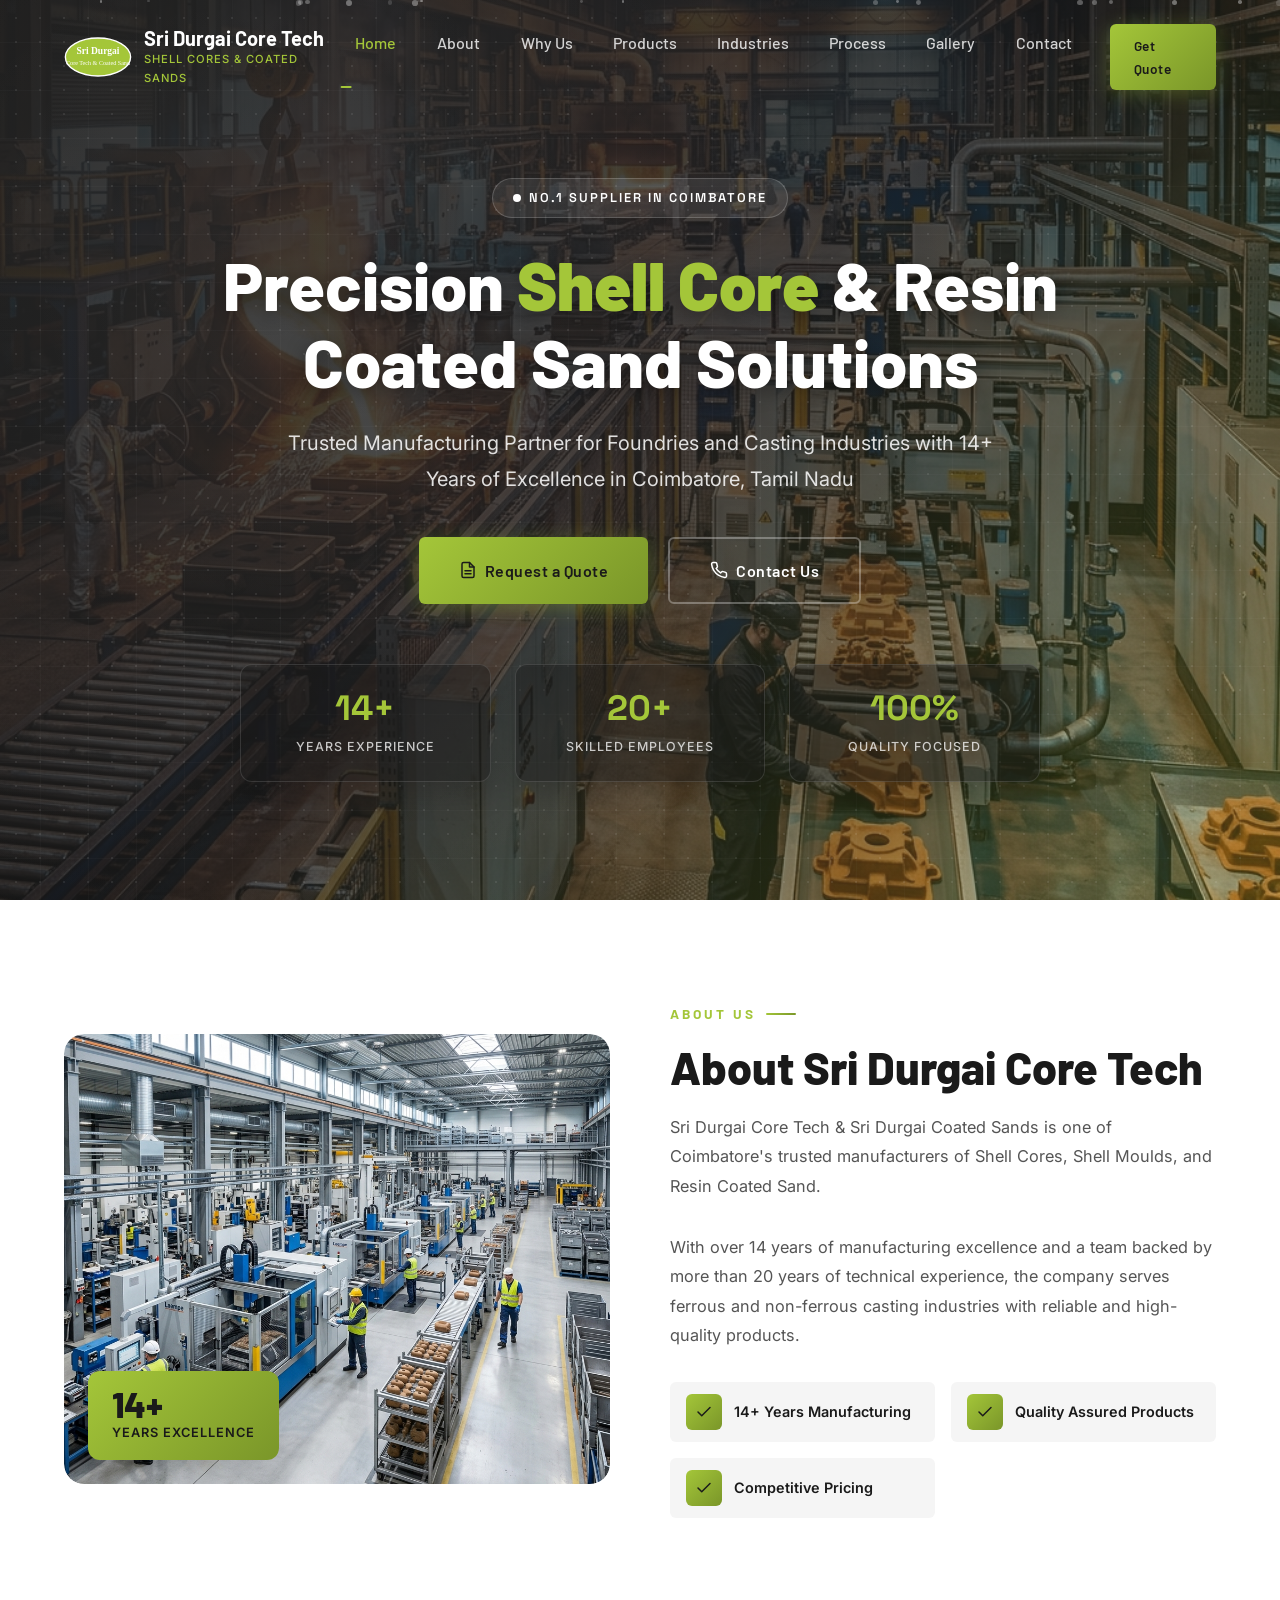
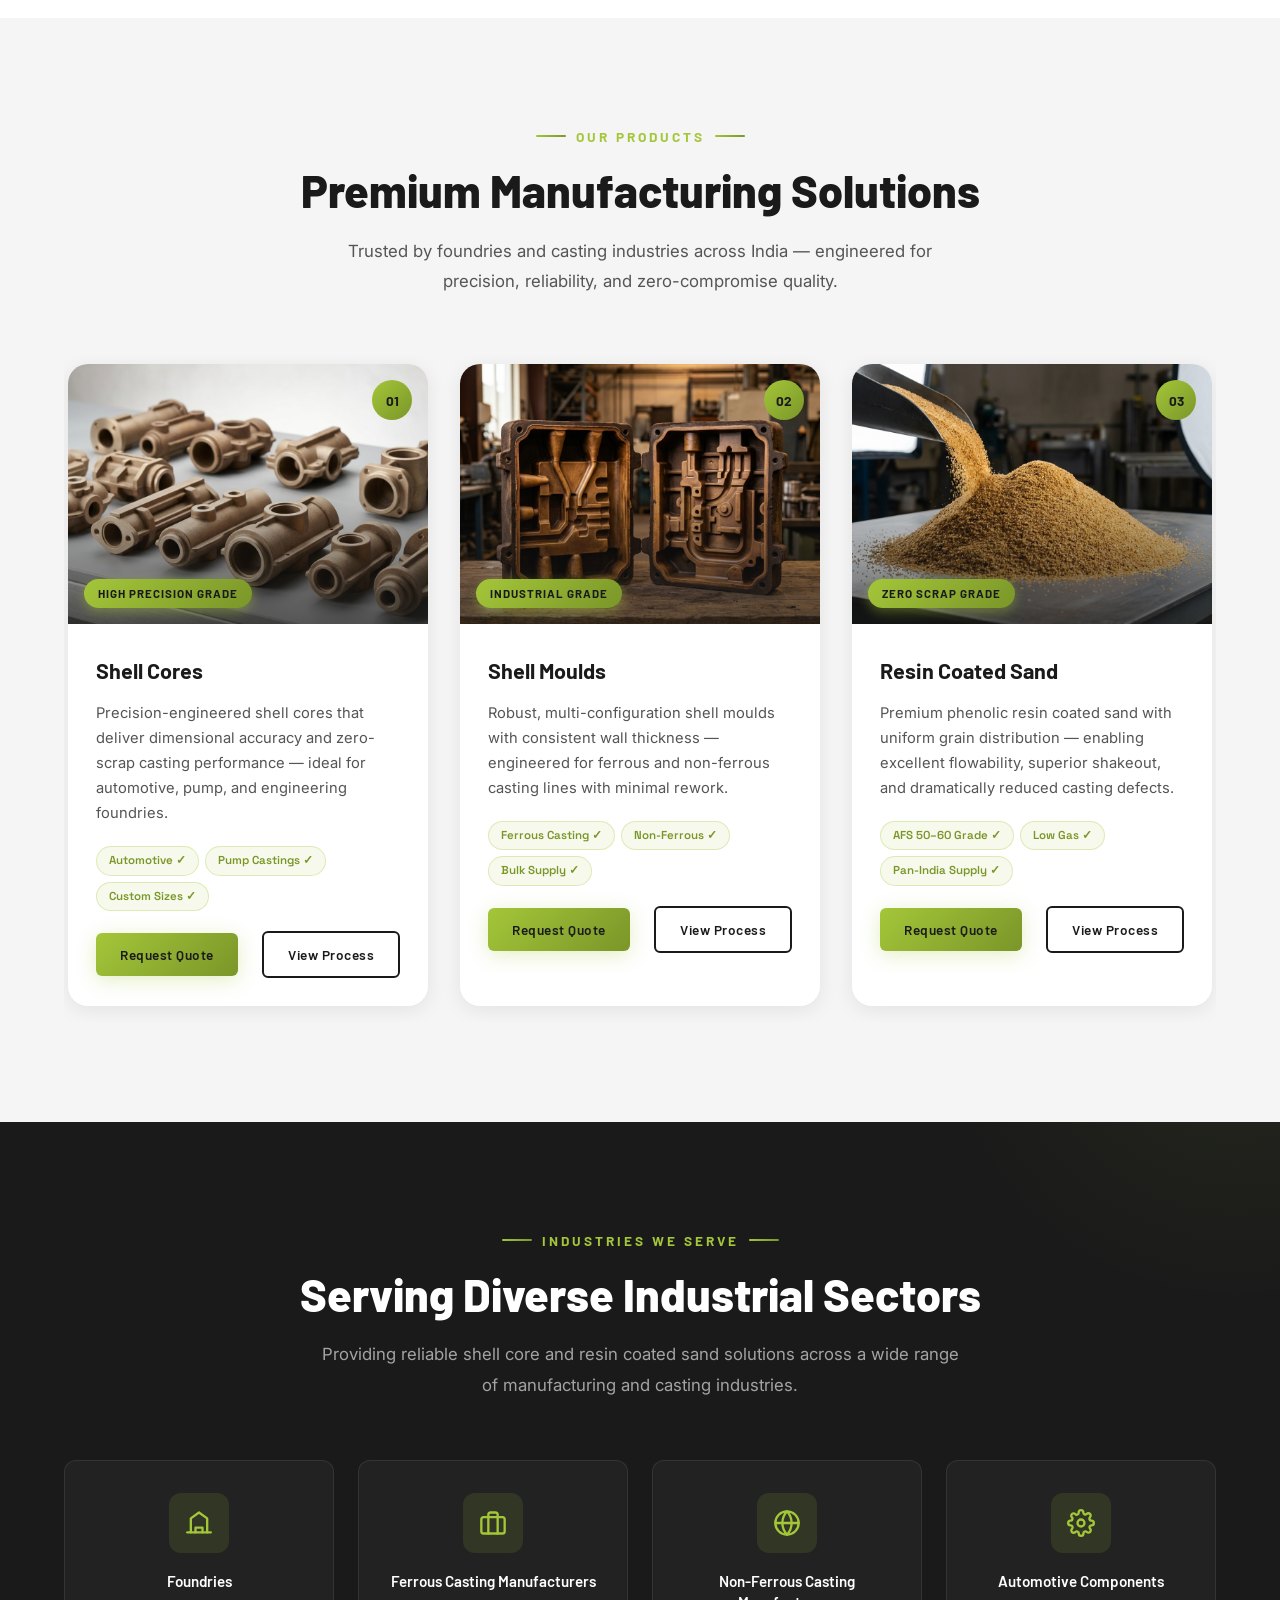
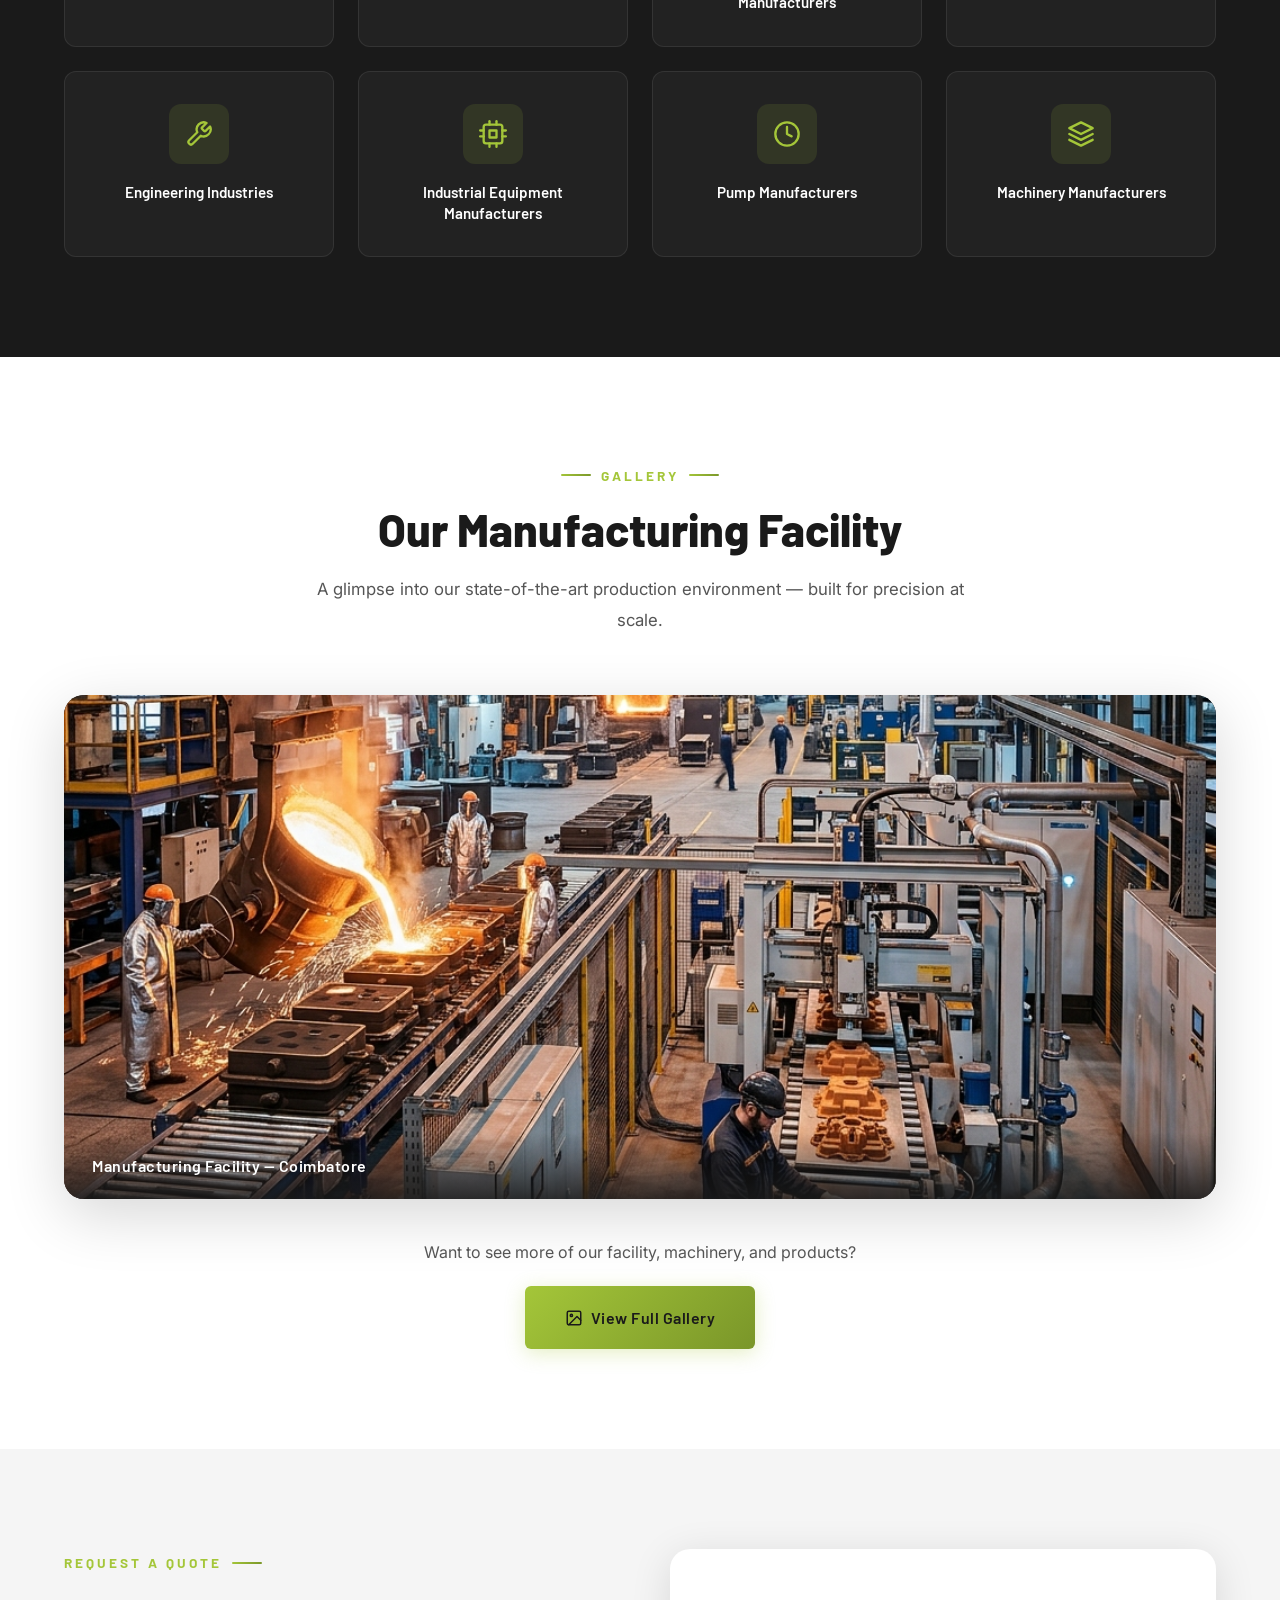
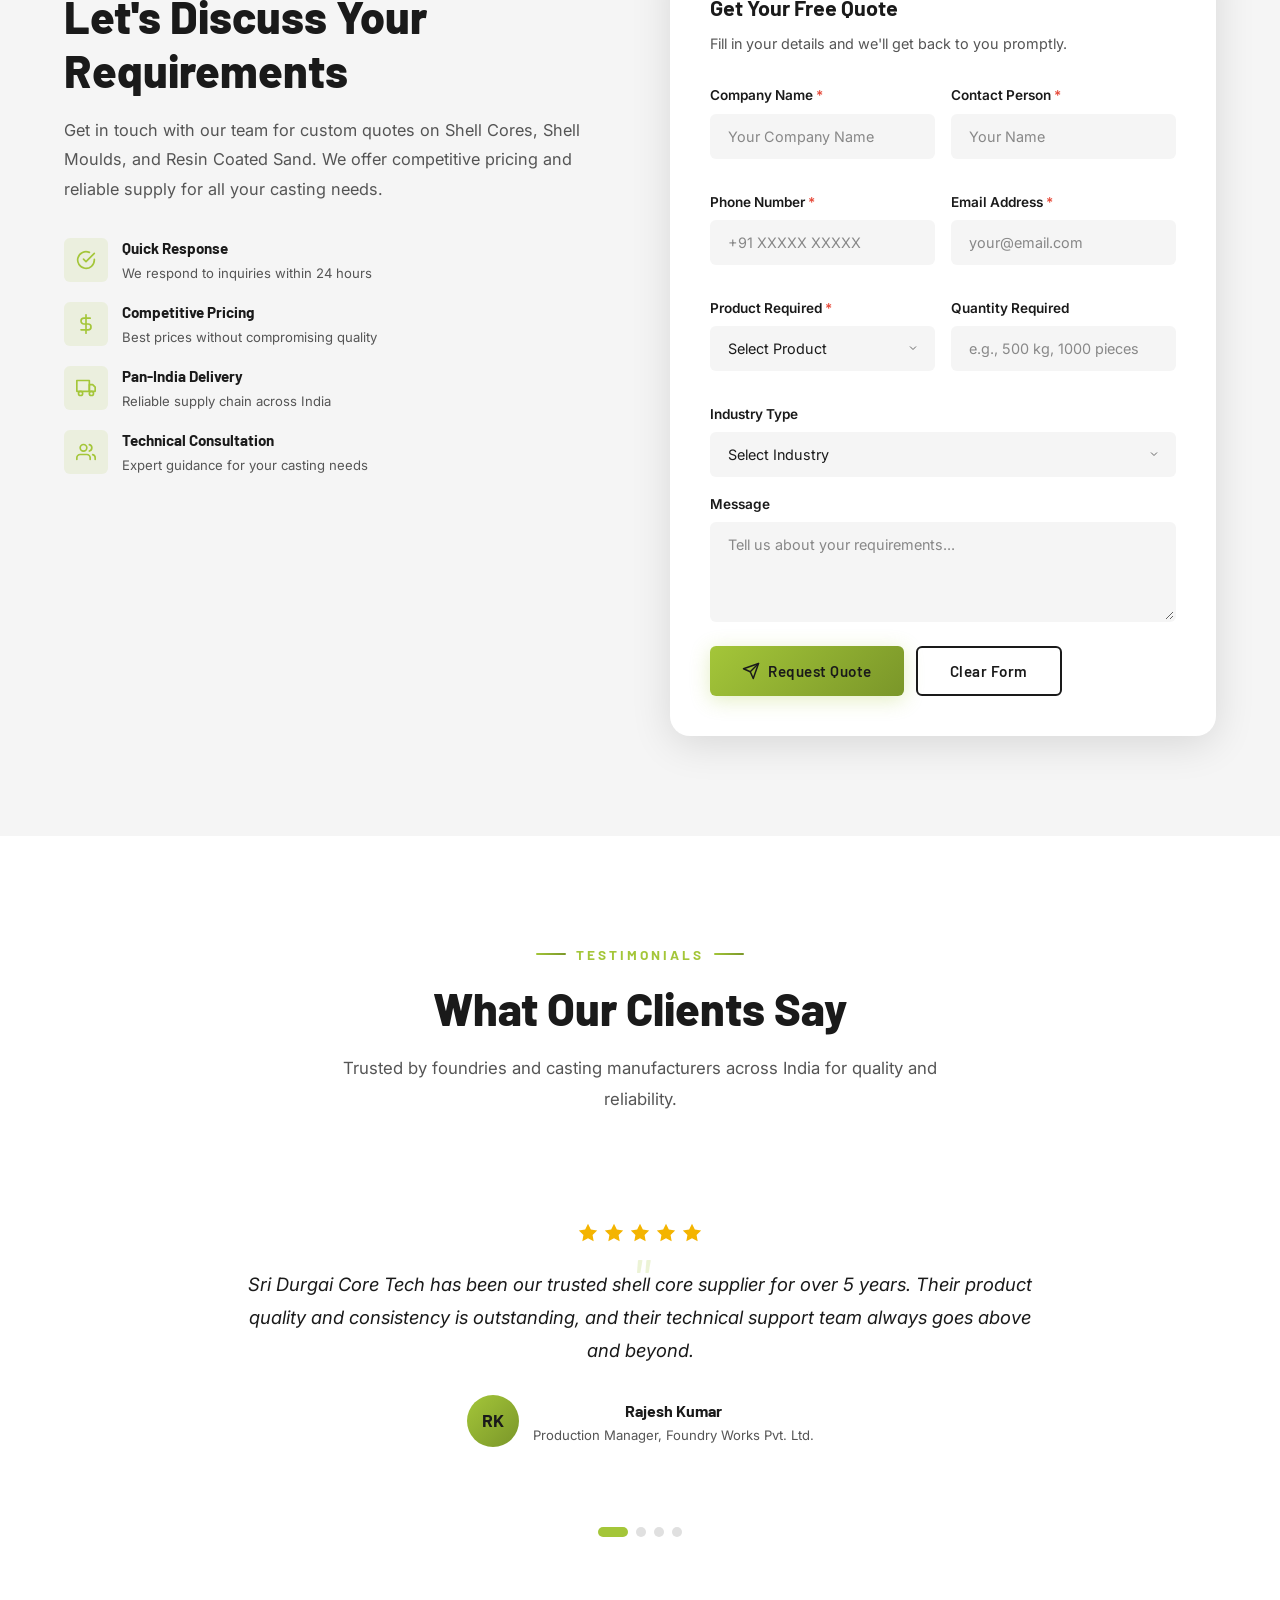
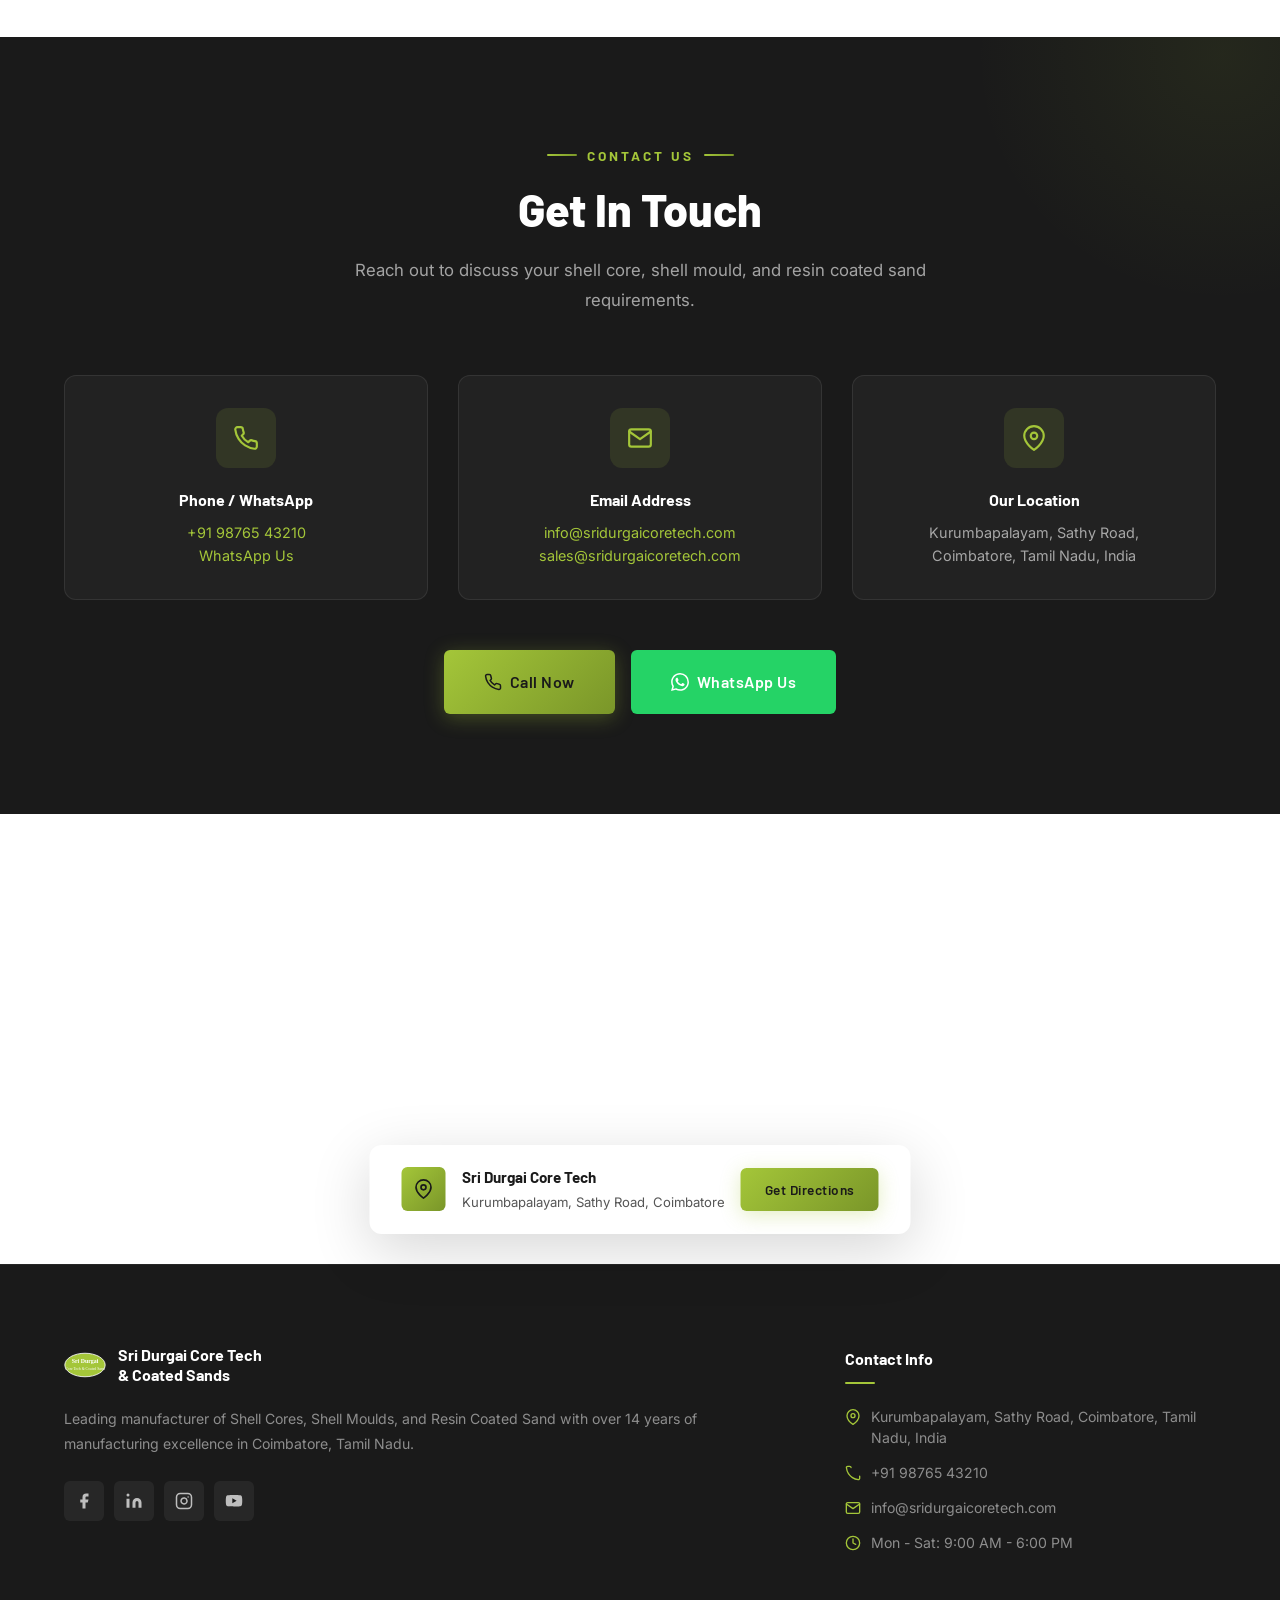
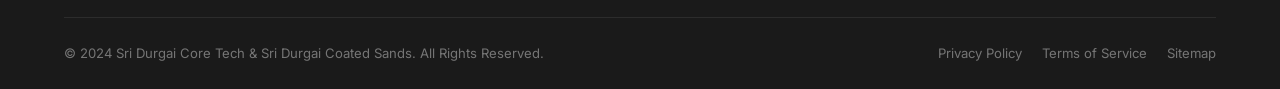
==== index.html @ d470b004 "Initial commit of Sri Durgai Core Tech website" ====
<!DOCTYPE html>
<html lang="en">
<head>
  <meta charset="UTF-8">
  <meta name="viewport" content="width=device-width, initial-scale=1.0">
  <meta name="description" content="Sri Durgai Core Tech & Sri Durgai Coated Sands - Leading manufacturer of Shell Cores, Shell Moulds, and Resin Coated Sand in Coimbatore, Tamil Nadu. 14+ years of manufacturing excellence for foundries and casting industries.">
  <meta name="keywords" content="shell cores, shell moulds, resin coated sand, foundry supplies, casting industry, Coimbatore manufacturer, ferrous casting, non-ferrous casting, Sri Durgai Core Tech">
  <meta name="author" content="Sri Durgai Core Tech">
  <meta name="robots" content="index, follow">
  <meta property="og:title" content="Sri Durgai Core Tech - Shell Cores, Shell Moulds & Resin Coated Sand Manufacturer">
  <meta property="og:description" content="Trusted manufacturer of Shell Cores, Shell Moulds, and Resin Coated Sand with 14+ years of excellence in Coimbatore, Tamil Nadu.">
  <meta property="og:type" content="website">
  <title>Sri Durgai Core Tech | Shell Cores, Shell Moulds & Resin Coated Sand Manufacturer | Coimbatore</title>
  <link rel="stylesheet" href="style.css">
  <link rel="icon" type="image/png" href="images/favicon.png">
</head>
<body>

  <!-- Preloader -->
  <div class="preloader" id="preloader">
    <div class="preloader-spinner"></div>
    <span class="preloader-text">Sri Durgai Core Tech</span>
  </div>

  <!-- Navigation -->
  <nav class="navbar" id="navbar">
    <div class="nav-container">
      <a href="#" class="nav-logo">
        <svg width="45" height="28" viewBox="0 0 100 60" fill="none" xmlns="http://www.w3.org/2000/svg">
          <ellipse cx="50" cy="30" rx="48" ry="28" fill="#A4C639" stroke="#fff" stroke-width="2"/>
          <text x="50" y="25" text-anchor="middle" fill="white" font-family="serif" font-size="14" font-weight="bold">Sri Durgai</text>
          <text x="50" y="42" text-anchor="middle" fill="white" font-family="serif" font-size="9">Core Tech &amp; Coated Sand</text>
        </svg>
        <div class="nav-logo-text">
          <span class="brand-name">Sri Durgai Core Tech</span>
          <span class="brand-tagline">Shell Cores &amp; Coated Sands</span>
        </div>
      </a>
      <ul class="nav-menu" id="navMenu">
        <li><a href="#home" class="nav-link active">Home</a></li>
        <li><a href="#about" class="nav-link">About</a></li>
        <li><a href="why-choose.html" class="nav-link">Why Us</a></li>
        <li><a href="#products" class="nav-link">Products</a></li>
        <li><a href="#industries" class="nav-link">Industries</a></li>
        <li><a href="workflow.html" class="nav-link">Process</a></li>
        <li><a href="gallery.html" class="nav-link">Gallery</a></li>
        <li><a href="#contact" class="nav-link">Contact</a></li>
        <li class="nav-cta"><a href="#quote" class="btn btn-primary btn-sm">Get Quote</a></li>
      </ul>
      <div class="nav-toggle" id="navToggle">
        <span></span>
        <span></span>
        <span></span>
      </div>
    </div>
  </nav>

  <!-- Hero Section -->
  <section class="hero" id="home">
    <div class="hero-bg">
      <img src="images/hero-bg.png" alt="Industrial shell core manufacturing facility" loading="eager">
    </div>
    <div class="hero-overlay"></div>
    <div class="hero-particles" id="heroParticles"></div>
    <div class="hero-content">
      <div class="hero-badge">
        <span class="hero-badge-dot"></span>
        <span>No.1 Supplier in Coimbatore</span>
      </div>
      <h1 class="hero-title">
        Precision <span class="highlight">Shell Core</span> &amp; Resin Coated Sand Solutions
      </h1>
      <p class="hero-subtitle">
        Trusted Manufacturing Partner for Foundries and Casting Industries with 14+ Years of Excellence in Coimbatore, Tamil Nadu
      </p>
      <div class="hero-buttons">
        <a href="#quote" class="btn btn-primary btn-lg">
          <svg width="18" height="18" viewBox="0 0 24 24" fill="none" stroke="currentColor" stroke-width="2" stroke-linecap="round" stroke-linejoin="round"><path d="M14 2H6a2 2 0 0 0-2 2v16a2 2 0 0 0 2 2h12a2 2 0 0 0 2-2V8z"/><polyline points="14 2 14 8 20 8"/><line x1="16" y1="13" x2="8" y2="13"/><line x1="16" y1="17" x2="8" y2="17"/></svg>
          Request a Quote
        </a>
        <a href="#contact" class="btn btn-outline btn-lg">
          <svg width="18" height="18" viewBox="0 0 24 24" fill="none" stroke="currentColor" stroke-width="2" stroke-linecap="round" stroke-linejoin="round"><path d="M22 16.92v3a2 2 0 0 1-2.18 2 19.79 19.79 0 0 1-8.63-3.07 19.5 19.5 0 0 1-6-6 19.79 19.79 0 0 1-3.07-8.67A2 2 0 0 1 4.11 2h3a2 2 0 0 1 2 1.72c.127.96.361 1.903.7 2.81a2 2 0 0 1-.45 2.11L8.09 9.91a16 16 0 0 0 6 6l1.27-1.27a2 2 0 0 1 2.11-.45c.907.339 1.85.573 2.81.7A2 2 0 0 1 22 16.92z"/></svg>
          Contact Us
        </a>
      </div>
      <div class="hero-stats">
        <div class="hero-stat">
          <div class="stat-number" data-count="14">0</div>
          <div class="stat-label">Years Experience</div>
        </div>
        <div class="hero-stat">
          <div class="stat-number" data-count="20">0</div>
          <div class="stat-label">Skilled Employees</div>
        </div>
        <div class="hero-stat">
          <div class="stat-number" data-count="100">0</div>
          <div class="stat-label">Quality Focused</div>
        </div>
      </div>
    </div>
  </section>

  <!-- About Section -->
  <section class="about" id="about">
    <div class="container">
      <div class="about-grid">
        <div class="about-image reveal-left">
          <img src="images/about-factory.png" alt="Sri Durgai Core Tech Manufacturing Facility">
          <div class="about-image-badge">
            <div class="badge-number">14+</div>
            <div class="badge-text">Years Excellence</div>
          </div>
        </div>
        <div class="about-content reveal-right">
          <div class="section-label">About Us</div>
          <h2 class="section-title">About Sri Durgai Core Tech</h2>
          <p class="about-text">
            Sri Durgai Core Tech &amp; Sri Durgai Coated Sands is one of Coimbatore's trusted manufacturers of Shell Cores, Shell Moulds, and Resin Coated Sand.
          </p>
          <p class="about-text">
            With over 14 years of manufacturing excellence and a team backed by more than 20 years of technical experience, the company serves ferrous and non-ferrous casting industries with reliable and high-quality products.
          </p>
          <div class="about-features">
            <div class="about-feature">
              <div class="about-feature-icon">
                <svg width="18" height="18" viewBox="0 0 24 24" fill="none" stroke="currentColor" stroke-width="2" stroke-linecap="round" stroke-linejoin="round"><polyline points="20 6 9 17 4 12"/></svg>
              </div>
              <span>14+ Years Manufacturing</span>
            </div>
            <div class="about-feature">
              <div class="about-feature-icon">
                <svg width="18" height="18" viewBox="0 0 24 24" fill="none" stroke="currentColor" stroke-width="2" stroke-linecap="round" stroke-linejoin="round"><polyline points="20 6 9 17 4 12"/></svg>
              </div>
              <span>Quality Assured Products</span>
            </div>
            <div class="about-feature">
              <div class="about-feature-icon">
                <svg width="18" height="18" viewBox="0 0 24 24" fill="none" stroke="currentColor" stroke-width="2" stroke-linecap="round" stroke-linejoin="round"><polyline points="20 6 9 17 4 12"/></svg>
              </div>
              <span>Competitive Pricing</span>
            </div>
          </div>
        </div>
      </div>
    </div>
  </section>

  <!-- Products Section -->
  <section class="products" id="products">
    <div class="container">
      <div class="section-header reveal">
        <div class="section-label">Our Products</div>
        <h2 class="section-title">Premium Manufacturing Solutions</h2>
        <p class="section-subtitle">Trusted by foundries and casting industries across India — engineered for precision, reliability, and zero-compromise quality.</p>
      </div>
      <div class="products-grid">

        <!-- Shell Cores -->
        <div class="product-card reveal" style="transition-delay: 0.1s">
          <div class="product-card-image">
            <img src="images/shell-cores.png" alt="Precision Shell Cores for Industrial Casting">
            <div class="product-card-overlay"></div>
            <div class="product-card-number">01</div>
            <div class="product-badge">High Precision Grade</div>
          </div>
          <div class="product-card-body">
            <h3 class="product-card-title">Shell Cores</h3>
            <p class="product-card-desc">Precision-engineered shell cores that deliver dimensional accuracy and zero-scrap casting performance — ideal for automotive, pump, and engineering foundries.</p>
            <div class="product-tags">
              <span class="product-tag">Automotive ✓</span>
              <span class="product-tag">Pump Castings ✓</span>
              <span class="product-tag">Custom Sizes ✓</span>
            </div>
            <div class="product-card-footer">
              <a href="#quote" class="btn btn-primary btn-sm">Request Quote</a>
              <a href="workflow.html" class="btn btn-outline-dark btn-sm">View Process</a>
            </div>
          </div>
        </div>

        <!-- Shell Moulds -->
        <div class="product-card reveal" style="transition-delay: 0.2s">
          <div class="product-card-image">
            <img src="images/shell-moulds.png" alt="High-Quality Shell Moulds for Casting">
            <div class="product-card-overlay"></div>
            <div class="product-card-number">02</div>
            <div class="product-badge">Industrial Grade</div>
          </div>
          <div class="product-card-body">
            <h3 class="product-card-title">Shell Moulds</h3>
            <p class="product-card-desc">Robust, multi-configuration shell moulds with consistent wall thickness — engineered for ferrous and non-ferrous casting lines with minimal rework.</p>
            <div class="product-tags">
              <span class="product-tag">Ferrous Casting ✓</span>
              <span class="product-tag">Non-Ferrous ✓</span>
              <span class="product-tag">Bulk Supply ✓</span>
            </div>
            <div class="product-card-footer">
              <a href="#quote" class="btn btn-primary btn-sm">Request Quote</a>
              <a href="workflow.html" class="btn btn-outline-dark btn-sm">View Process</a>
            </div>
          </div>
        </div>

        <!-- Resin Coated Sand -->
        <div class="product-card reveal" style="transition-delay: 0.3s">
          <div class="product-card-image">
            <img src="images/resin-sand.png" alt="Premium Resin Coated Sand">
            <div class="product-card-overlay"></div>
            <div class="product-card-number">03</div>
            <div class="product-badge">Zero Scrap Grade</div>
          </div>
          <div class="product-card-body">
            <h3 class="product-card-title">Resin Coated Sand</h3>
            <p class="product-card-desc">Premium phenolic resin coated sand with uniform grain distribution — enabling excellent flowability, superior shakeout, and dramatically reduced casting defects.</p>
            <div class="product-tags">
              <span class="product-tag">AFS 50–60 Grade ✓</span>
              <span class="product-tag">Low Gas ✓</span>
              <span class="product-tag">Pan-India Supply ✓</span>
            </div>
            <div class="product-card-footer">
              <a href="#quote" class="btn btn-primary btn-sm">Request Quote</a>
              <a href="workflow.html" class="btn btn-outline-dark btn-sm">View Process</a>
            </div>
          </div>
        </div>

      </div>
    </div>
  </section>

  <!-- Industries Section -->
  <section class="industries" id="industries">
    <div class="container">
      <div class="section-header reveal">
        <div class="section-label">Industries We Serve</div>
        <h2 class="section-title">Serving Diverse Industrial Sectors</h2>
        <p class="section-subtitle">Providing reliable shell core and resin coated sand solutions across a wide range of manufacturing and casting industries.</p>
      </div>
      <div class="industries-grid">
        <div class="industry-card reveal" style="transition-delay: 0.05s">
          <div class="industry-card-icon">
            <svg viewBox="0 0 24 24" fill="none" stroke="currentColor" stroke-width="2" stroke-linecap="round" stroke-linejoin="round"><path d="M2 20h20"/><path d="M5 20V8l7-5 7 5v12"/><path d="M9 20v-4h6v4"/></svg>
          </div>
          <h3 class="industry-card-title">Foundries</h3>
        </div>
        <div class="industry-card reveal" style="transition-delay: 0.1s">
          <div class="industry-card-icon">
            <svg viewBox="0 0 24 24" fill="none" stroke="currentColor" stroke-width="2" stroke-linecap="round" stroke-linejoin="round"><rect x="2" y="7" width="20" height="14" rx="2" ry="2"/><path d="M16 21V5a2 2 0 0 0-2-2h-4a2 2 0 0 0-2 2v16"/></svg>
          </div>
          <h3 class="industry-card-title">Ferrous Casting Manufacturers</h3>
        </div>
        <div class="industry-card reveal" style="transition-delay: 0.15s">
          <div class="industry-card-icon">
            <svg viewBox="0 0 24 24" fill="none" stroke="currentColor" stroke-width="2" stroke-linecap="round" stroke-linejoin="round"><circle cx="12" cy="12" r="10"/><path d="M2 12h20"/><path d="M12 2a15.3 15.3 0 0 1 4 10 15.3 15.3 0 0 1-4 10 15.3 15.3 0 0 1-4-10 15.3 15.3 0 0 1 4-10z"/></svg>
          </div>
          <h3 class="industry-card-title">Non-Ferrous Casting Manufacturers</h3>
        </div>
        <div class="industry-card reveal" style="transition-delay: 0.2s">
          <div class="industry-card-icon">
            <svg viewBox="0 0 24 24" fill="none" stroke="currentColor" stroke-width="2" stroke-linecap="round" stroke-linejoin="round"><circle cx="12" cy="12" r="3"/><path d="M19.4 15a1.65 1.65 0 0 0 .33 1.82l.06.06a2 2 0 0 1 0 2.83 2 2 0 0 1-2.83 0l-.06-.06a1.65 1.65 0 0 0-1.82-.33 1.65 1.65 0 0 0-1 1.51V21a2 2 0 0 1-2 2 2 2 0 0 1-2-2v-.09A1.65 1.65 0 0 0 9 19.4a1.65 1.65 0 0 0-1.82.33l-.06.06a2 2 0 0 1-2.83 0 2 2 0 0 1 0-2.83l.06-.06A1.65 1.65 0 0 0 4.68 15a1.65 1.65 0 0 0-1.51-1H3a2 2 0 0 1-2-2 2 2 0 0 1 2-2h.09A1.65 1.65 0 0 0 4.6 9a1.65 1.65 0 0 0-.33-1.82l-.06-.06a2 2 0 0 1 0-2.83 2 2 0 0 1 2.83 0l.06.06A1.65 1.65 0 0 0 9 4.68a1.65 1.65 0 0 0 1-1.51V3a2 2 0 0 1 2-2 2 2 0 0 1 2 2v.09a1.65 1.65 0 0 0 1 1.51 1.65 1.65 0 0 0 1.82-.33l.06-.06a2 2 0 0 1 2.83 0 2 2 0 0 1 0 2.83l-.06.06a1.65 1.65 0 0 0-.33 1.82V9a1.65 1.65 0 0 0 1.51 1H21a2 2 0 0 1 2 2 2 2 0 0 1-2 2h-.09a1.65 1.65 0 0 0-1.51 1z"/></svg>
          </div>
          <h3 class="industry-card-title">Automotive Components</h3>
        </div>
        <div class="industry-card reveal" style="transition-delay: 0.25s">
          <div class="industry-card-icon">
            <svg viewBox="0 0 24 24" fill="none" stroke="currentColor" stroke-width="2" stroke-linecap="round" stroke-linejoin="round"><path d="M14.7 6.3a1 1 0 0 0 0 1.4l1.6 1.6a1 1 0 0 0 1.4 0l3.77-3.77a6 6 0 0 1-7.94 7.94l-6.91 6.91a2.12 2.12 0 0 1-3-3l6.91-6.91a6 6 0 0 1 7.94-7.94l-3.76 3.76z"/></svg>
          </div>
          <h3 class="industry-card-title">Engineering Industries</h3>
        </div>
        <div class="industry-card reveal" style="transition-delay: 0.3s">
          <div class="industry-card-icon">
            <svg viewBox="0 0 24 24" fill="none" stroke="currentColor" stroke-width="2" stroke-linecap="round" stroke-linejoin="round"><rect x="4" y="4" width="16" height="16" rx="2" ry="2"/><rect x="9" y="9" width="6" height="6"/><line x1="9" y1="1" x2="9" y2="4"/><line x1="15" y1="1" x2="15" y2="4"/><line x1="9" y1="20" x2="9" y2="23"/><line x1="15" y1="20" x2="15" y2="23"/><line x1="20" y1="9" x2="23" y2="9"/><line x1="20" y1="14" x2="23" y2="14"/><line x1="1" y1="9" x2="4" y2="9"/><line x1="1" y1="14" x2="4" y2="14"/></svg>
          </div>
          <h3 class="industry-card-title">Industrial Equipment Manufacturers</h3>
        </div>
        <div class="industry-card reveal" style="transition-delay: 0.35s">
          <div class="industry-card-icon">
            <svg viewBox="0 0 24 24" fill="none" stroke="currentColor" stroke-width="2" stroke-linecap="round" stroke-linejoin="round"><path d="M12 22c5.523 0 10-4.477 10-10S17.523 2 12 2 2 6.477 2 12s4.477 10 10 10z"/><path d="M12 6v6l4 2"/></svg>
          </div>
          <h3 class="industry-card-title">Pump Manufacturers</h3>
        </div>
        <div class="industry-card reveal" style="transition-delay: 0.4s">
          <div class="industry-card-icon">
            <svg viewBox="0 0 24 24" fill="none" stroke="currentColor" stroke-width="2" stroke-linecap="round" stroke-linejoin="round"><path d="M12 2L2 7l10 5 10-5-10-5z"/><path d="M2 17l10 5 10-5"/><path d="M2 12l10 5 10-5"/></svg>
          </div>
          <h3 class="industry-card-title">Machinery Manufacturers</h3>
        </div>
      </div>
    </div>
  </section>




  <!-- Gallery Section -->
  <section class="gallery" id="gallery">
    <div class="container">
      <div class="section-header reveal">
        <div class="section-label">Gallery</div>
        <h2 class="section-title">Our Manufacturing Facility</h2>
        <p class="section-subtitle">A glimpse into our state-of-the-art production environment — built for precision at scale.</p>
      </div>

      <!-- Slideshow -->
      <div class="gallery-slideshow reveal" id="gallerySlideshow">
        <div class="gallery-slides-wrapper" id="gallerySlidesWrapper">
          <div class="gallery-slide active">
            <img src="images/hero-bg.png" alt="Sri Durgai Core Tech Manufacturing Facility">
            <div class="gallery-slide-caption">Manufacturing Facility — Coimbatore</div>
          </div>
          <div class="gallery-slide">
            <img src="images/shell-cores.png" alt="Precision Shell Cores">
            <div class="gallery-slide-caption">Precision Shell Cores — Ready for Dispatch</div>
          </div>
          <div class="gallery-slide">
            <img src="images/shell-moulds.png" alt="Shell Mould Production">
            <div class="gallery-slide-caption">Shell Mould Production Line</div>
          </div>
          <div class="gallery-slide">
            <img src="images/resin-sand.png" alt="Resin Coated Sand">
            <div class="gallery-slide-caption">Premium Resin Coated Sand — Batch Tested</div>
          </div>
          <div class="gallery-slide">
            <img src="images/about-factory.png" alt="Factory Interior">
            <div class="gallery-slide-caption">Factory Interior — Quality at Every Stage</div>
          </div>
        </div>
      </div>

      <div class="gallery-cta reveal">
        <p class="gallery-cta-text">Want to see more of our facility, machinery, and products?</p>
        <a href="gallery.html" class="btn btn-primary btn-lg">
          <svg width="18" height="18" viewBox="0 0 24 24" fill="none" stroke="currentColor" stroke-width="2" stroke-linecap="round" stroke-linejoin="round"><rect x="3" y="3" width="18" height="18" rx="2" ry="2"/><circle cx="8.5" cy="8.5" r="1.5"/><polyline points="21 15 16 10 5 21"/></svg>
          View Full Gallery
        </a>
      </div>
    </div>
  </section>



  <!-- Request a Quote -->
  <section class="quote-section" id="quote">
    <div class="container">
      <div class="quote-grid">
        <div class="quote-info reveal-left">
          <div class="section-label">Request a Quote</div>
          <h2 class="section-title">Let's Discuss Your Requirements</h2>
          <p class="quote-info-text">
            Get in touch with our team for custom quotes on Shell Cores, Shell Moulds, and Resin Coated Sand. We offer competitive pricing and reliable supply for all your casting needs.
          </p>
          <div class="quote-info-features">
            <div class="quote-info-feature">
              <div class="quote-info-feature-icon">
                <svg viewBox="0 0 24 24" fill="none" stroke="currentColor" stroke-width="2" stroke-linecap="round" stroke-linejoin="round"><path d="M22 11.08V12a10 10 0 1 1-5.93-9.14"/><polyline points="22 4 12 14.01 9 11.01"/></svg>
              </div>
              <div class="quote-info-feature-text">
                <h4>Quick Response</h4>
                <p>We respond to inquiries within 24 hours</p>
              </div>
            </div>
            <div class="quote-info-feature">
              <div class="quote-info-feature-icon">
                <svg viewBox="0 0 24 24" fill="none" stroke="currentColor" stroke-width="2" stroke-linecap="round" stroke-linejoin="round"><line x1="12" y1="1" x2="12" y2="23"/><path d="M17 5H9.5a3.5 3.5 0 0 0 0 7h5a3.5 3.5 0 0 1 0 7H6"/></svg>
              </div>
              <div class="quote-info-feature-text">
                <h4>Competitive Pricing</h4>
                <p>Best prices without compromising quality</p>
              </div>
            </div>
            <div class="quote-info-feature">
              <div class="quote-info-feature-icon">
                <svg viewBox="0 0 24 24" fill="none" stroke="currentColor" stroke-width="2" stroke-linecap="round" stroke-linejoin="round"><rect x="1" y="3" width="15" height="13"/><polygon points="16 8 20 8 23 11 23 16 16 16 16 8"/><circle cx="5.5" cy="18.5" r="2.5"/><circle cx="18.5" cy="18.5" r="2.5"/></svg>
              </div>
              <div class="quote-info-feature-text">
                <h4>Pan-India Delivery</h4>
                <p>Reliable supply chain across India</p>
              </div>
            </div>
            <div class="quote-info-feature">
              <div class="quote-info-feature-icon">
                <svg viewBox="0 0 24 24" fill="none" stroke="currentColor" stroke-width="2" stroke-linecap="round" stroke-linejoin="round"><path d="M17 21v-2a4 4 0 0 0-4-4H5a4 4 0 0 0-4 4v2"/><circle cx="9" cy="7" r="4"/><path d="M23 21v-2a4 4 0 0 0-3-3.87"/><path d="M16 3.13a4 4 0 0 1 0 7.75"/></svg>
              </div>
              <div class="quote-info-feature-text">
                <h4>Technical Consultation</h4>
                <p>Expert guidance for your casting needs</p>
              </div>
            </div>
          </div>
        </div>
        <div class="quote-form-card reveal-right">
          <h3 class="quote-form-title">Get Your Free Quote</h3>
          <p class="quote-form-subtitle">Fill in your details and we'll get back to you promptly.</p>
          <form name="quote" method="POST" data-netlify="true" netlify-honeypot="bot-field" id="quoteForm">
            <input type="hidden" name="form-name" value="quote">
            <p style="display:none"><label>Don't fill this: <input name="bot-field"></label></p>
            <div class="form-row">
              <div class="form-group">
                <label for="companyName">Company Name <span>*</span></label>
                <input type="text" id="companyName" name="company_name" class="form-control" placeholder="Your Company Name" required>
              </div>
              <div class="form-group">
                <label for="contactPerson">Contact Person <span>*</span></label>
                <input type="text" id="contactPerson" name="contact_person" class="form-control" placeholder="Your Name" required>
              </div>
            </div>
            <div class="form-row">
              <div class="form-group">
                <label for="phone">Phone Number <span>*</span></label>
                <input type="tel" id="phone" name="phone" class="form-control" placeholder="+91 XXXXX XXXXX" required>
              </div>
              <div class="form-group">
                <label for="email">Email Address <span>*</span></label>
                <input type="email" id="email" name="email" class="form-control" placeholder="your@email.com" required>
              </div>
            </div>
            <div class="form-row">
              <div class="form-group">
                <label for="productRequired">Product Required <span>*</span></label>
                <select id="productRequired" name="product_required" class="form-control" required>
                  <option value="" disabled selected>Select Product</option>
                  <option value="Shell Cores">Shell Cores</option>
                  <option value="Shell Moulds">Shell Moulds</option>
                  <option value="Resin Coated Sand">Resin Coated Sand</option>
                  <option value="Multiple Products">Multiple Products</option>
                </select>
              </div>
              <div class="form-group">
                <label for="quantity">Quantity Required</label>
                <input type="text" id="quantity" name="quantity" class="form-control" placeholder="e.g., 500 kg, 1000 pieces">
              </div>
            </div>
            <div class="form-group">
              <label for="industryType">Industry Type</label>
              <select id="industryType" name="industry_type" class="form-control">
                <option value="" disabled selected>Select Industry</option>
                <option value="Foundry">Foundry</option>
                <option value="Ferrous Casting">Ferrous Casting</option>
                <option value="Non-Ferrous Casting">Non-Ferrous Casting</option>
                <option value="Automotive">Automotive Components</option>
                <option value="Engineering">Engineering Industries</option>
                <option value="Pump Manufacturing">Pump Manufacturing</option>
                <option value="Machinery">Machinery Manufacturing</option>
                <option value="Other">Other</option>
              </select>
            </div>
            <div class="form-group">
              <label for="message">Message</label>
              <textarea id="message" name="message" class="form-control" rows="4" placeholder="Tell us about your requirements..."></textarea>
            </div>
            <div class="form-buttons">
              <button type="submit" class="btn btn-primary" id="submitQuote">
                <svg width="18" height="18" viewBox="0 0 24 24" fill="none" stroke="currentColor" stroke-width="2" stroke-linecap="round" stroke-linejoin="round"><line x1="22" y1="2" x2="11" y2="13"/><polygon points="22 2 15 22 11 13 2 9 22 2"/></svg>
                Request Quote
              </button>
              <button type="reset" class="btn btn-outline-dark">Clear Form</button>
            </div>
          </form>
          <div class="form-success" id="formSuccess">
            <svg viewBox="0 0 24 24" fill="none" stroke="currentColor" stroke-width="2" stroke-linecap="round" stroke-linejoin="round"><path d="M22 11.08V12a10 10 0 1 1-5.93-9.14"/><polyline points="22 4 12 14.01 9 11.01"/></svg>
            <h3>Quote Request Submitted!</h3>
            <p>Thank you for your inquiry. Our team will review your requirements and get back to you within 24 hours.</p>
          </div>
        </div>
      </div>
    </div>
  </section>

  <!-- Testimonials -->
  <section class="testimonials" id="testimonials">
    <div class="container">
      <div class="section-header reveal">
        <div class="section-label">Testimonials</div>
        <h2 class="section-title">What Our Clients Say</h2>
        <p class="section-subtitle">Trusted by foundries and casting manufacturers across India for quality and reliability.</p>
      </div>
      <div class="testimonials-slider reveal">
        <div class="testimonials-track" id="testimonialsTrack">
          <div class="testimonial-card">
            <div class="testimonial-stars">
              <svg viewBox="0 0 24 24"><polygon points="12 2 15.09 8.26 22 9.27 17 14.14 18.18 21.02 12 17.77 5.82 21.02 7 14.14 2 9.27 8.91 8.26 12 2"/></svg>
              <svg viewBox="0 0 24 24"><polygon points="12 2 15.09 8.26 22 9.27 17 14.14 18.18 21.02 12 17.77 5.82 21.02 7 14.14 2 9.27 8.91 8.26 12 2"/></svg>
              <svg viewBox="0 0 24 24"><polygon points="12 2 15.09 8.26 22 9.27 17 14.14 18.18 21.02 12 17.77 5.82 21.02 7 14.14 2 9.27 8.91 8.26 12 2"/></svg>
              <svg viewBox="0 0 24 24"><polygon points="12 2 15.09 8.26 22 9.27 17 14.14 18.18 21.02 12 17.77 5.82 21.02 7 14.14 2 9.27 8.91 8.26 12 2"/></svg>
              <svg viewBox="0 0 24 24"><polygon points="12 2 15.09 8.26 22 9.27 17 14.14 18.18 21.02 12 17.77 5.82 21.02 7 14.14 2 9.27 8.91 8.26 12 2"/></svg>
            </div>
            <p class="testimonial-text">Sri Durgai Core Tech has been our trusted shell core supplier for over 5 years. Their product quality and consistency is outstanding, and their technical support team always goes above and beyond.</p>
            <div class="testimonial-author">
              <div class="testimonial-avatar">RK</div>
              <div class="testimonial-author-info">
                <h4>Rajesh Kumar</h4>
                <p>Production Manager, Foundry Works Pvt. Ltd.</p>
              </div>
            </div>
          </div>
          <div class="testimonial-card">
            <div class="testimonial-stars">
              <svg viewBox="0 0 24 24"><polygon points="12 2 15.09 8.26 22 9.27 17 14.14 18.18 21.02 12 17.77 5.82 21.02 7 14.14 2 9.27 8.91 8.26 12 2"/></svg>
              <svg viewBox="0 0 24 24"><polygon points="12 2 15.09 8.26 22 9.27 17 14.14 18.18 21.02 12 17.77 5.82 21.02 7 14.14 2 9.27 8.91 8.26 12 2"/></svg>
              <svg viewBox="0 0 24 24"><polygon points="12 2 15.09 8.26 22 9.27 17 14.14 18.18 21.02 12 17.77 5.82 21.02 7 14.14 2 9.27 8.91 8.26 12 2"/></svg>
              <svg viewBox="0 0 24 24"><polygon points="12 2 15.09 8.26 22 9.27 17 14.14 18.18 21.02 12 17.77 5.82 21.02 7 14.14 2 9.27 8.91 8.26 12 2"/></svg>
              <svg viewBox="0 0 24 24"><polygon points="12 2 15.09 8.26 22 9.27 17 14.14 18.18 21.02 12 17.77 5.82 21.02 7 14.14 2 9.27 8.91 8.26 12 2"/></svg>
            </div>
            <p class="testimonial-text">The resin coated sand quality from Sri Durgai is the best we've used. Excellent flowability, consistent grain size, and their delivery is always on time. Highly recommended for any foundry.</p>
            <div class="testimonial-author">
              <div class="testimonial-avatar">SM</div>
              <div class="testimonial-author-info">
                <h4>Suresh Murugan</h4>
                <p>Managing Director, Southern Castings Co.</p>
              </div>
            </div>
          </div>
          <div class="testimonial-card">
            <div class="testimonial-stars">
              <svg viewBox="0 0 24 24"><polygon points="12 2 15.09 8.26 22 9.27 17 14.14 18.18 21.02 12 17.77 5.82 21.02 7 14.14 2 9.27 8.91 8.26 12 2"/></svg>
              <svg viewBox="0 0 24 24"><polygon points="12 2 15.09 8.26 22 9.27 17 14.14 18.18 21.02 12 17.77 5.82 21.02 7 14.14 2 9.27 8.91 8.26 12 2"/></svg>
              <svg viewBox="0 0 24 24"><polygon points="12 2 15.09 8.26 22 9.27 17 14.14 18.18 21.02 12 17.77 5.82 21.02 7 14.14 2 9.27 8.91 8.26 12 2"/></svg>
              <svg viewBox="0 0 24 24"><polygon points="12 2 15.09 8.26 22 9.27 17 14.14 18.18 21.02 12 17.77 5.82 21.02 7 14.14 2 9.27 8.91 8.26 12 2"/></svg>
              <svg viewBox="0 0 24 24"><polygon points="12 2 15.09 8.26 22 9.27 17 14.14 18.18 21.02 12 17.77 5.82 21.02 7 14.14 2 9.27 8.91 8.26 12 2"/></svg>
            </div>
            <p class="testimonial-text">We've been sourcing shell moulds from Sri Durgai for our automotive casting line. Their competitive pricing combined with excellent quality makes them our preferred supplier. A truly professional team.</p>
            <div class="testimonial-author">
              <div class="testimonial-avatar">VP</div>
              <div class="testimonial-author-info">
                <h4>Venkatesh Patel</h4>
                <p>Procurement Head, Auto Cast Industries</p>
              </div>
            </div>
          </div>
          <div class="testimonial-card">
            <div class="testimonial-stars">
              <svg viewBox="0 0 24 24"><polygon points="12 2 15.09 8.26 22 9.27 17 14.14 18.18 21.02 12 17.77 5.82 21.02 7 14.14 2 9.27 8.91 8.26 12 2"/></svg>
              <svg viewBox="0 0 24 24"><polygon points="12 2 15.09 8.26 22 9.27 17 14.14 18.18 21.02 12 17.77 5.82 21.02 7 14.14 2 9.27 8.91 8.26 12 2"/></svg>
              <svg viewBox="0 0 24 24"><polygon points="12 2 15.09 8.26 22 9.27 17 14.14 18.18 21.02 12 17.77 5.82 21.02 7 14.14 2 9.27 8.91 8.26 12 2"/></svg>
              <svg viewBox="0 0 24 24"><polygon points="12 2 15.09 8.26 22 9.27 17 14.14 18.18 21.02 12 17.77 5.82 21.02 7 14.14 2 9.27 8.91 8.26 12 2"/></svg>
              <svg viewBox="0 0 24 24"><polygon points="12 2 15.09 8.26 22 9.27 17 14.14 18.18 21.02 12 17.77 5.82 21.02 7 14.14 2 9.27 8.91 8.26 12 2"/></svg>
            </div>
            <p class="testimonial-text">Long-term business partnership built on trust and quality. Sri Durgai Core Tech delivers consistently high-quality products that our foundry depends on. Their technical expertise is commendable.</p>
            <div class="testimonial-author">
              <div class="testimonial-avatar">AK</div>
              <div class="testimonial-author-info">
                <h4>Arun Krishnamoorthy</h4>
                <p>Plant Head, Precision Foundry Group</p>
              </div>
            </div>
          </div>
        </div>
        <div class="testimonials-dots" id="testimonialsDots"></div>
      </div>
    </div>
  </section>

  <!-- Contact Section -->
  <section class="contact" id="contact">
    <div class="container">
      <div class="section-header reveal">
        <div class="section-label">Contact Us</div>
        <h2 class="section-title">Get In Touch</h2>
        <p class="section-subtitle">Reach out to discuss your shell core, shell mould, and resin coated sand requirements.</p>
      </div>
      <div class="contact-grid">
        <div class="contact-card reveal" style="transition-delay: 0.1s">
          <div class="contact-card-icon">
            <svg viewBox="0 0 24 24" fill="none" stroke="currentColor" stroke-width="2" stroke-linecap="round" stroke-linejoin="round"><path d="M22 16.92v3a2 2 0 0 1-2.18 2 19.79 19.79 0 0 1-8.63-3.07 19.5 19.5 0 0 1-6-6 19.79 19.79 0 0 1-3.07-8.67A2 2 0 0 1 4.11 2h3a2 2 0 0 1 2 1.72c.127.96.361 1.903.7 2.81a2 2 0 0 1-.45 2.11L8.09 9.91a16 16 0 0 0 6 6l1.27-1.27a2 2 0 0 1 2.11-.45c.907.339 1.85.573 2.81.7A2 2 0 0 1 22 16.92z"/></svg>
          </div>
          <h3 class="contact-card-title">Phone / WhatsApp</h3>
          <p class="contact-card-text">
            <a href="tel:+919876543210">+91 98765 43210</a><br>
            <a href="https://wa.me/919876543210" target="_blank">WhatsApp Us</a>
          </p>
        </div>
        <div class="contact-card reveal" style="transition-delay: 0.2s">
          <div class="contact-card-icon">
            <svg viewBox="0 0 24 24" fill="none" stroke="currentColor" stroke-width="2" stroke-linecap="round" stroke-linejoin="round"><path d="M4 4h16c1.1 0 2 .9 2 2v12c0 1.1-.9 2-2 2H4c-1.1 0-2-.9-2-2V6c0-1.1.9-2 2-2z"/><polyline points="22,6 12,13 2,6"/></svg>
          </div>
          <h3 class="contact-card-title">Email Address</h3>
          <p class="contact-card-text">
            <a href="mailto:info@sridurgaicoretech.com">info@sridurgaicoretech.com</a><br>
            <a href="mailto:sales@sridurgaicoretech.com">sales@sridurgaicoretech.com</a>
          </p>
        </div>
        <div class="contact-card reveal" style="transition-delay: 0.3s">
          <div class="contact-card-icon">
            <svg viewBox="0 0 24 24" fill="none" stroke="currentColor" stroke-width="2" stroke-linecap="round" stroke-linejoin="round"><path d="M21 10c0 7-9 13-9 13s-9-6-9-13a9 9 0 0 1 18 0z"/><circle cx="12" cy="10" r="3"/></svg>
          </div>
          <h3 class="contact-card-title">Our Location</h3>
          <p class="contact-card-text">
            Kurumbapalayam, Sathy Road,<br>
            Coimbatore, Tamil Nadu, India
          </p>
        </div>
      </div>
      <div class="contact-buttons reveal">
        <a href="tel:+919876543210" class="btn btn-primary btn-lg">
          <svg width="18" height="18" viewBox="0 0 24 24" fill="none" stroke="currentColor" stroke-width="2" stroke-linecap="round" stroke-linejoin="round"><path d="M22 16.92v3a2 2 0 0 1-2.18 2 19.79 19.79 0 0 1-8.63-3.07 19.5 19.5 0 0 1-6-6 19.79 19.79 0 0 1-3.07-8.67A2 2 0 0 1 4.11 2h3a2 2 0 0 1 2 1.72c.127.96.361 1.903.7 2.81a2 2 0 0 1-.45 2.11L8.09 9.91a16 16 0 0 0 6 6l1.27-1.27a2 2 0 0 1 2.11-.45c.907.339 1.85.573 2.81.7A2 2 0 0 1 22 16.92z"/></svg>
          Call Now
        </a>
        <a href="https://wa.me/919876543210" target="_blank" class="btn btn-lg" style="background:#25D366;color:#fff;">
          <svg width="18" height="18" viewBox="0 0 24 24" fill="currentColor"><path d="M17.472 14.382c-.297-.149-1.758-.867-2.03-.967-.273-.099-.471-.148-.67.15-.197.297-.767.966-.94 1.164-.173.199-.347.223-.644.075-.297-.15-1.255-.463-2.39-1.475-.883-.788-1.48-1.761-1.653-2.059-.173-.297-.018-.458.13-.606.134-.133.298-.347.446-.52.149-.174.198-.298.298-.497.099-.198.05-.371-.025-.52-.075-.149-.669-1.612-.916-2.207-.242-.579-.487-.5-.669-.51-.173-.008-.371-.01-.57-.01-.198 0-.52.074-.792.372-.272.297-1.04 1.016-1.04 2.479 0 1.462 1.065 2.875 1.213 3.074.149.198 2.096 3.2 5.077 4.487.709.306 1.262.489 1.694.625.712.227 1.36.195 1.871.118.571-.085 1.758-.719 2.006-1.413.248-.694.248-1.289.173-1.413-.074-.124-.272-.198-.57-.347m-5.421 7.403h-.004a9.87 9.87 0 0 1-5.031-1.378l-.361-.214-3.741.982.998-3.648-.235-.374a9.86 9.86 0 0 1-1.51-5.26c.001-5.45 4.436-9.884 9.888-9.884 2.64 0 5.122 1.03 6.988 2.898a9.825 9.825 0 0 1 2.893 6.994c-.003 5.45-4.437 9.884-9.885 9.884m8.413-18.297A11.815 11.815 0 0 0 12.05 0C5.495 0 .16 5.335.157 11.892c0 2.096.547 4.142 1.588 5.945L.057 24l6.305-1.654a11.882 11.882 0 0 0 5.683 1.448h.005c6.554 0 11.89-5.335 11.893-11.893a11.821 11.821 0 0 0-3.48-8.413z"/></svg>
          WhatsApp Us
        </a>
      </div>
    </div>
  </section>

  <!-- Google Maps -->
  <section class="map-section" id="map">
    <div class="map-container">
      <iframe 
        src="https://www.google.com/maps/embed?pb=!1m18!1m12!1m3!1d3914.9242330442867!2d77.0236004!3d11.1190208!2m3!1f0!2f0!3f0!3m2!1i1024!2i768!4f13.1!3m3!1m2!1s0x3ba8fbcaf6c6401d%3A0x6b61fc5d0331b54!2sSri+Durgai+Core+Tech+%26+Sri+Durgai+Coated+Sands!5e0!3m2!1sen!2sin!4v1719097200000!5m2!1sen!2sin" 
        allowfullscreen="" 
        loading="lazy" 
        referrerpolicy="no-referrer-when-downgrade"
        title="Sri Durgai Core Tech & Sri Durgai Coated Sands Location - Coimbatore">
      </iframe>
    </div>
    <div class="map-overlay">
      <div class="map-overlay-icon">
        <svg viewBox="0 0 24 24" fill="none" stroke="currentColor" stroke-width="2" stroke-linecap="round" stroke-linejoin="round"><path d="M21 10c0 7-9 13-9 13s-9-6-9-13a9 9 0 0 1 18 0z"/><circle cx="12" cy="10" r="3"/></svg>
      </div>
      <div class="map-overlay-text">
        <h4>Sri Durgai Core Tech</h4>
        <p>Kurumbapalayam, Sathy Road, Coimbatore</p>
      </div>
      <a href="https://maps.app.goo.gl/9VY5u8FWFF5dEzYf6" target="_blank" class="btn btn-primary btn-sm">Get Directions</a>
    </div>
  </section>

  <!-- Footer -->
  <footer class="footer" id="footer">
    <div class="container">
      <div class="footer-grid">
        <div class="footer-brand">
          <div class="footer-logo">
            <svg width="42" height="26" viewBox="0 0 100 60" fill="none" xmlns="http://www.w3.org/2000/svg">
              <ellipse cx="50" cy="30" rx="48" ry="28" fill="#A4C639" stroke="#fff" stroke-width="2"/>
              <text x="50" y="25" text-anchor="middle" fill="white" font-family="serif" font-size="14" font-weight="bold">Sri Durgai</text>
              <text x="50" y="42" text-anchor="middle" fill="white" font-family="serif" font-size="9">Core Tech &amp; Coated Sand</text>
            </svg>
            <span class="footer-logo-text">Sri Durgai Core Tech<br>&amp; Coated Sands</span>
          </div>
          <p class="footer-desc">
            Leading manufacturer of Shell Cores, Shell Moulds, and Resin Coated Sand with over 14 years of manufacturing excellence in Coimbatore, Tamil Nadu.
          </p>
          <div class="footer-social">
            <a href="#" aria-label="Facebook">
              <svg viewBox="0 0 24 24" fill="currentColor"><path d="M18 2h-3a5 5 0 0 0-5 5v3H7v4h3v8h4v-8h3l1-4h-4V7a1 1 0 0 1 1-1h3z"/></svg>
            </a>
            <a href="#" aria-label="LinkedIn">
              <svg viewBox="0 0 24 24" fill="currentColor"><path d="M16 8a6 6 0 0 1 6 6v7h-4v-7a2 2 0 0 0-2-2 2 2 0 0 0-2 2v7h-4v-7a6 6 0 0 1 6-6z"/><rect x="2" y="9" width="4" height="12"/><circle cx="4" cy="4" r="2"/></svg>
            </a>
            <a href="#" aria-label="Instagram">
              <svg viewBox="0 0 24 24" fill="none" stroke="currentColor" stroke-width="2" stroke-linecap="round" stroke-linejoin="round"><rect x="2" y="2" width="20" height="20" rx="5" ry="5"/><path d="M16 11.37A4 4 0 1 1 12.63 8 4 4 0 0 1 16 11.37z"/><line x1="17.5" y1="6.5" x2="17.51" y2="6.5"/></svg>
            </a>
            <a href="#" aria-label="YouTube">
              <svg viewBox="0 0 24 24" fill="currentColor"><path d="M22.54 6.42a2.78 2.78 0 0 0-1.94-2C18.88 4 12 4 12 4s-6.88 0-8.6.46a2.78 2.78 0 0 0-1.94 2A29 29 0 0 0 1 11.75a29 29 0 0 0 .46 5.33A2.78 2.78 0 0 0 3.4 19.1c1.72.46 8.6.46 8.6.46s6.88 0 8.6-.46a2.78 2.78 0 0 0 1.94-2 29 29 0 0 0 .46-5.25 29 29 0 0 0-.46-5.43z"/><polygon points="9.75 15.02 15.5 11.75 9.75 8.48 9.75 15.02" fill="#1A1A1A"/></svg>
            </a>
          </div>
        </div>

        <div>
          <h3 class="footer-heading">Contact Info</h3>
          <div class="footer-contact-item">
            <svg viewBox="0 0 24 24" fill="none" stroke="currentColor" stroke-width="2" stroke-linecap="round" stroke-linejoin="round"><path d="M21 10c0 7-9 13-9 13s-9-6-9-13a9 9 0 0 1 18 0z"/><circle cx="12" cy="10" r="3"/></svg>
            <span>Kurumbapalayam, Sathy Road, Coimbatore, Tamil Nadu, India</span>
          </div>
          <div class="footer-contact-item">
            <svg viewBox="0 0 24 24" fill="none" stroke="currentColor" stroke-width="2" stroke-linecap="round" stroke-linejoin="round"><path d="M22 16.92v3a2 2 0 0 1-2.18 2 19.79 19.79 0 0 1-8.63-3.07 19.5 19.5 0 0 1-6-6 19.79 19.79 0 0 1-3.07-8.67A2 2 0 0 1 4.11 2h3a2 2 0 0 1 2 1.72"/></svg>
            <span>+91 98765 43210</span>
          </div>
          <div class="footer-contact-item">
            <svg viewBox="0 0 24 24" fill="none" stroke="currentColor" stroke-width="2" stroke-linecap="round" stroke-linejoin="round"><path d="M4 4h16c1.1 0 2 .9 2 2v12c0 1.1-.9 2-2 2H4c-1.1 0-2-.9-2-2V6c0-1.1.9-2 2-2z"/><polyline points="22,6 12,13 2,6"/></svg>
            <span>info@sridurgaicoretech.com</span>
          </div>
          <div class="footer-contact-item">
            <svg viewBox="0 0 24 24" fill="none" stroke="currentColor" stroke-width="2" stroke-linecap="round" stroke-linejoin="round"><circle cx="12" cy="12" r="10"/><polyline points="12 6 12 12 16 14"/></svg>
            <span>Mon - Sat: 9:00 AM - 6:00 PM</span>
          </div>
        </div>
      </div>
      <div class="footer-bottom">
        <p class="footer-copyright">&copy; 2024 Sri Durgai Core Tech &amp; Sri Durgai Coated Sands. All Rights Reserved.</p>
        <div class="footer-bottom-links">
          <a href="#">Privacy Policy</a>
          <a href="#">Terms of Service</a>
          <a href="#">Sitemap</a>
        </div>
      </div>
    </div>
  </footer>

  <!-- Back to Top -->
  <button class="back-to-top" id="backToTop" aria-label="Back to Top">
    <svg viewBox="0 0 24 24" fill="none" stroke="currentColor" stroke-width="2" stroke-linecap="round" stroke-linejoin="round"><polyline points="18 15 12 9 6 15"/></svg>
  </button>

  <!-- WhatsApp Float -->
  <div class="whatsapp-float" id="whatsappFloat">
    <a href="https://wa.me/919876543210" target="_blank" aria-label="Chat on WhatsApp">
      <svg viewBox="0 0 24 24" fill="currentColor"><path d="M17.472 14.382c-.297-.149-1.758-.867-2.03-.967-.273-.099-.471-.148-.67.15-.197.297-.767.966-.94 1.164-.173.199-.347.223-.644.075-.297-.15-1.255-.463-2.39-1.475-.883-.788-1.48-1.761-1.653-2.059-.173-.297-.018-.458.13-.606.134-.133.298-.347.446-.52.149-.174.198-.298.298-.497.099-.198.05-.371-.025-.52-.075-.149-.669-1.612-.916-2.207-.242-.579-.487-.5-.669-.51-.173-.008-.371-.01-.57-.01-.198 0-.52.074-.792.372-.272.297-1.04 1.016-1.04 2.479 0 1.462 1.065 2.875 1.213 3.074.149.198 2.096 3.2 5.077 4.487.709.306 1.262.489 1.694.625.712.227 1.36.195 1.871.118.571-.085 1.758-.719 2.006-1.413.248-.694.248-1.289.173-1.413-.074-.124-.272-.198-.57-.347m-5.421 7.403h-.004a9.87 9.87 0 0 1-5.031-1.378l-.361-.214-3.741.982.998-3.648-.235-.374a9.86 9.86 0 0 1-1.51-5.26c.001-5.45 4.436-9.884 9.888-9.884 2.64 0 5.122 1.03 6.988 2.898a9.825 9.825 0 0 1 2.893 6.994c-.003 5.45-4.437 9.884-9.885 9.884m8.413-18.297A11.815 11.815 0 0 0 12.05 0C5.495 0 .16 5.335.157 11.892c0 2.096.547 4.142 1.588 5.945L.057 24l6.305-1.654a11.882 11.882 0 0 0 5.683 1.448h.005c6.554 0 11.89-5.335 11.893-11.893a11.821 11.821 0 0 0-3.48-8.413z"/></svg>
    </a>
  </div>

  <script src="script.js"></script>
</body>
</html>
---- style.css ----
/* ========================================
   SRI DURGAI CORE TECH - PREMIUM CSS
   Industrial Manufacturing Website
   ======================================== */

/* ---- Google Fonts ---- */
@import url('https://fonts.googleapis.com/css2?family=Barlow:wght@300;400;500;600;700;800;900&family=Space+Grotesk:wght@300;400;500;600;700&family=Inter:wght@300;400;500;600;700;800;900&display=swap');

/* ---- CSS Custom Properties ---- */
:root {
  /* Brand Colors */
  --primary: #A4C639;
  --primary-dark: #7A9629;
  --primary-light: #b8d44d;
  --primary-glow: rgba(164, 198, 57, 0.3);
  --charcoal: #1A1A1A;
  --charcoal-light: #2a2a2a;
  --charcoal-lighter: #333333;
  --white: #FFFFFF;
  --light-grey: #F5F5F5;
  --mid-grey: #E0E0E0;
  --dark-grey: #666666;
  --text-dark: #1A1A1A;
  --text-muted: #555555;
  --text-light: #888888;
  
  /* Gradients */
  --gradient-primary: linear-gradient(135deg, #A4C639, #7A9629);
  --gradient-dark: linear-gradient(135deg, #1A1A1A, #2a2a2a);
  --gradient-hero: linear-gradient(135deg, rgba(26,26,26,0.92) 0%, rgba(26,26,26,0.75) 50%, rgba(122,150,41,0.4) 100%);
  --gradient-card: linear-gradient(180deg, rgba(164,198,57,0.08) 0%, rgba(255,255,255,0) 100%);
  
  /* Typography */
  --font-heading: 'Barlow', sans-serif;
  --font-body: 'Inter', sans-serif;
  --font-tech: 'Space Grotesk', sans-serif;
  
  /* Spacing */
  --section-padding: 100px 0;
  --container-width: 1200px;
  --container-padding: 0 24px;
  
  /* Borders & Radius */
  --radius-sm: 6px;
  --radius-md: 12px;
  --radius-lg: 20px;
  --radius-xl: 30px;
  
  /* Shadows */
  --shadow-sm: 0 2px 8px rgba(0,0,0,0.06);
  --shadow-md: 0 4px 20px rgba(0,0,0,0.08);
  --shadow-lg: 0 8px 40px rgba(0,0,0,0.12);
  --shadow-xl: 0 16px 60px rgba(0,0,0,0.16);
  --shadow-primary: 0 4px 20px rgba(164,198,57,0.3);
  --shadow-primary-lg: 0 8px 40px rgba(164,198,57,0.4);
  
  /* Transitions */
  --transition-fast: 0.2s ease;
  --transition-base: 0.3s ease;
  --transition-slow: 0.5s ease;
  --transition-bounce: 0.4s cubic-bezier(0.34, 1.56, 0.64, 1);
}

/* ---- CSS Reset & Base ---- */
*,
*::before,
*::after {
  margin: 0;
  padding: 0;
  box-sizing: border-box;
}

html,
body {
  overflow-x: hidden;
  width: 100%;
  max-width: 100%;
  margin: 0;
  padding: 0;
}

html {
  scroll-behavior: smooth;
  font-size: 16px;
  -webkit-text-size-adjust: 100%;
}

body {
  font-family: var(--font-body);
  color: var(--text-dark);
  background-color: var(--white);
  line-height: 1.7;
  -webkit-font-smoothing: antialiased;
  -moz-osx-font-smoothing: grayscale;
}

img {
  max-width: 100%;
  height: auto;
  display: block;
}

a {
  text-decoration: none;
  color: inherit;
  transition: var(--transition-base);
}

ul, ol {
  list-style: none;
}

button {
  cursor: pointer;
  border: none;
  outline: none;
  font-family: var(--font-body);
}

input, textarea, select {
  font-family: var(--font-body);
  outline: none;
}

/* ---- Utility Classes ---- */
.container {
  max-width: var(--container-width);
  margin: 0 auto;
  padding: var(--container-padding);
}

.section-header {
  text-align: center;
  margin-bottom: 60px;
}

.section-label {
  font-family: var(--font-heading);
  font-size: 0.85rem;
  font-weight: 700;
  text-transform: uppercase;
  letter-spacing: 3px;
  color: var(--primary);
  display: inline-flex;
  align-items: center;
  gap: 10px;
  margin-bottom: 16px;
}

.section-label::before,
.section-label::after {
  content: '';
  width: 30px;
  height: 2px;
  background: var(--gradient-primary);
  border-radius: 2px;
}

.section-title {
  font-family: var(--font-heading);
  font-size: clamp(2rem, 4vw, 2.8rem);
  font-weight: 800;
  color: var(--charcoal);
  line-height: 1.2;
  margin-bottom: 18px;
}

.section-subtitle {
  font-size: 1.05rem;
  color: var(--text-muted);
  max-width: 650px;
  margin: 0 auto;
  line-height: 1.8;
}

/* ---- Buttons ---- */
.btn {
  display: inline-flex;
  align-items: center;
  justify-content: center;
  gap: 8px;
  padding: 14px 32px;
  font-family: var(--font-heading);
  font-size: 0.95rem;
  font-weight: 600;
  border-radius: var(--radius-sm);
  transition: all var(--transition-base);
  position: relative;
  overflow: hidden;
  letter-spacing: 0.5px;
}

.btn::before {
  content: '';
  position: absolute;
  top: 0;
  left: -100%;
  width: 100%;
  height: 100%;
  background: linear-gradient(90deg, transparent, rgba(255,255,255,0.15), transparent);
  transition: left 0.5s ease;
}

.btn:hover::before {
  left: 100%;
}

.btn-primary {
  background: var(--gradient-primary);
  color: var(--charcoal);
  box-shadow: var(--shadow-primary);
}

.btn-primary:hover {
  transform: translateY(-2px);
  box-shadow: var(--shadow-primary-lg);
}

.btn-outline {
  background: transparent;
  color: var(--white);
  border: 2px solid rgba(255,255,255,0.3);
}

.btn-outline:hover {
  border-color: var(--primary);
  color: var(--primary);
  background: rgba(164,198,57,0.1);
}

.btn-dark {
  background: var(--charcoal);
  color: var(--white);
}

.btn-dark:hover {
  background: var(--charcoal-light);
  transform: translateY(-2px);
  box-shadow: var(--shadow-lg);
}

.btn-outline-dark {
  background: transparent;
  color: var(--charcoal);
  border: 2px solid var(--charcoal);
}

.btn-outline-dark:hover {
  background: var(--charcoal);
  color: var(--white);
  transform: translateY(-2px);
}

.btn-sm {
  padding: 10px 24px;
  font-size: 0.85rem;
}

.btn-lg {
  padding: 18px 40px;
  font-size: 1rem;
}

/* ---- Scroll Animations ---- */
.reveal {
  opacity: 0;
  transform: translateY(40px);
  transition: all 0.7s cubic-bezier(0.25, 0.46, 0.45, 0.94);
}

.reveal.active {
  opacity: 1;
  transform: translateY(0);
}

.reveal-left {
  opacity: 0;
  transform: translateX(-50px);
  transition: all 0.7s cubic-bezier(0.25, 0.46, 0.45, 0.94);
}

.reveal-left.active {
  opacity: 1;
  transform: translateX(0);
}

.reveal-right {
  opacity: 0;
  transform: translateX(50px);
  transition: all 0.7s cubic-bezier(0.25, 0.46, 0.45, 0.94);
}

.reveal-right.active {
  opacity: 1;
  transform: translateX(0);
}

.reveal-scale {
  opacity: 0;
  transform: scale(0.9);
  transition: all 0.7s cubic-bezier(0.25, 0.46, 0.45, 0.94);
}

.reveal-scale.active {
  opacity: 1;
  transform: scale(1);
}

/* ========================================
   NAVIGATION
   ======================================== */
.navbar {
  position: fixed;
  top: 0;
  left: 0;
  width: 100%;
  z-index: 1000;
  padding: 24px 0;
  transition: all var(--transition-base);
}

.navbar.scrolled {
  background: rgba(122, 150, 41, 0.97);
  backdrop-filter: blur(20px);
  -webkit-backdrop-filter: blur(20px);
  padding: 20px 0;
  box-shadow: 0 4px 30px rgba(122,150,41,0.25);
}

.nav-container {
  max-width: var(--container-width);
  margin: 0 auto;
  padding: var(--container-padding);
  display: flex;
  align-items: center;
  justify-content: space-between;
}

.nav-logo {
  display: flex;
  align-items: center;
  gap: 12px;
}

.nav-logo svg {
  height: 44px;
  width: auto;
  transition: all var(--transition-base);
}

.navbar.scrolled .nav-logo svg {
  height: 40px;
}

.nav-logo img {
  height: 45px;
  width: auto;
}

.nav-logo-text {
  display: flex;
  flex-direction: column;
}

.nav-logo-text .brand-name {
  font-family: var(--font-heading);
  font-size: 1.25rem;
  font-weight: 700;
  color: var(--white);
  line-height: 1.2;
}

.nav-logo-text .brand-tagline {
  font-size: 0.7rem;
  color: var(--primary);
  font-weight: 500;
  letter-spacing: 1px;
  text-transform: uppercase;
}

.nav-menu {
  display: flex;
  align-items: center;
  gap: 8px;
}

.nav-link {
  font-family: var(--font-heading);
  font-size: 1rem;
  font-weight: 500;
  color: rgba(255,255,255,0.8);
  padding: 10px 18px;
  border-radius: var(--radius-sm);
  transition: var(--transition-base);
  position: relative;
}

.nav-link:hover,
.nav-link.active {
  color: var(--primary);
}

.nav-link::after {
  content: '';
  position: absolute;
  bottom: 2px;
  left: 50%;
  width: 0;
  height: 2px;
  background: var(--primary);
  transition: all var(--transition-base);
  transform: translateX(-50%);
  border-radius: 2px;
}

.nav-link:hover::after,
.nav-link.active::after {
  width: 60%;
}

.nav-cta {
  margin-left: 16px;
}

.nav-toggle {
  display: none;
  flex-direction: column;
  gap: 5px;
  cursor: pointer;
  padding: 8px;
  z-index: 1001;
}

.nav-toggle span {
  width: 26px;
  height: 2.5px;
  background: var(--white);
  border-radius: 3px;
  transition: var(--transition-base);
}

.nav-toggle.active span:nth-child(1) {
  transform: rotate(45deg) translate(5px, 5px);
}

.nav-toggle.active span:nth-child(2) {
  opacity: 0;
}

.nav-toggle.active span:nth-child(3) {
  transform: rotate(-45deg) translate(5px, -5px);
}

/* ========================================
   HERO SECTION
   ======================================== */
/* ========================================
   HERO SECTION
   ======================================== */
.hero {
  position: relative;
  min-height: 100vh;
  display: flex;
  align-items: center;
  justify-content: center;
  text-align: center;
  overflow: hidden;
  background: var(--charcoal);
  background-image: 
    radial-gradient(circle at 20% 30%, rgba(255,255,255,0.06) 0%, transparent 60%),
    radial-gradient(rgba(255, 255, 255, 0.08) 1.5px, transparent 1.5px),
    linear-gradient(rgba(255, 255, 255, 0.02) 1px, transparent 1px),
    linear-gradient(90deg, rgba(255, 255, 255, 0.02) 1px, transparent 1px),
    linear-gradient(135deg, rgba(26, 26, 26, 0.95) 0%, rgba(26, 26, 26, 0.8) 50%, rgba(122, 150, 41, 0.35) 100%),
    url('images/hero-bg.png');
  background-size: 100% 100%, 24px 24px, 48px 48px, 48px 48px, cover, cover;
  background-position: center, center, center, center, center, center;
  background-attachment: scroll, scroll, scroll, scroll, scroll, fixed;
}

.hero-bg {
  display: none;
}

.hero-bg img {
  display: none;
}

.hero-overlay {
  display: none;
}

.hero-particles {
  position: absolute;
  inset: 0;
  z-index: 2;
  overflow: hidden;
}

.particle {
  position: absolute;
  width: 4px;
  height: 4px;
  background: var(--white);
  border-radius: 50%;
  opacity: 0.25;
  animation: particleFloat 15s infinite linear;
}

@keyframes particleFloat {
  0% { transform: translateY(100vh) rotate(0deg); opacity: 0; }
  10% { opacity: 0.25; }
  90% { opacity: 0.25; }
  100% { transform: translateY(-100px) rotate(720deg); opacity: 0; }
}

.hero-content {
  position: relative;
  z-index: 3;
  max-width: 900px;
  margin: 0 auto;
  padding: 160px 24px 100px;
  width: 100%;
  display: flex;
  flex-direction: column;
  align-items: center;
  justify-content: center;
}

.hero-badge {
  display: inline-flex;
  align-items: center;
  gap: 8px;
  background: rgba(255,255,255,0.08);
  border: 1px solid rgba(255,255,255,0.18);
  padding: 8px 20px;
  border-radius: 50px;
  margin-bottom: 28px;
  animation: fadeInDown 0.8s ease forwards;
  font-family: var(--font-tech);
}

.hero-badge-dot {
  width: 8px;
  height: 8px;
  background: var(--white);
  border-radius: 50%;
  animation: pulse 2s infinite;
}

@keyframes pulse {
  0%, 100% { opacity: 1; transform: scale(1); }
  50% { opacity: 0.5; transform: scale(1.5); }
}

.hero-badge span {
  font-size: 0.8rem;
  font-weight: 600;
  color: var(--white);
  text-transform: uppercase;
  letter-spacing: 2px;
}

.hero-title {
  font-family: var(--font-heading);
  font-size: clamp(2.5rem, 6vw, 4.2rem);
  font-weight: 800;
  color: var(--white);
  line-height: 1.15;
  margin-bottom: 24px;
  text-align: center;
  animation: fadeInUp 0.8s ease 0.2s forwards;
  opacity: 0;
  max-width: 100%;
  text-shadow: 0 4px 20px rgba(0,0,0,0.4);
}

.hero-title .highlight {
  color: var(--primary);
  -webkit-text-fill-color: var(--primary);
  background: none;
  font-weight: 900;
}

.hero-subtitle {
  font-family: var(--font-body);
  font-size: clamp(1.05rem, 2vw, 1.25rem);
  color: rgba(255,255,255,0.85);
  max-width: 720px;
  line-height: 1.8;
  margin-bottom: 40px;
  text-align: center;
  animation: fadeInUp 0.8s ease 0.4s forwards;
  opacity: 0;
}

.hero-buttons {
  display: flex;
  gap: 20px;
  justify-content: center;
  margin-bottom: 60px;
  animation: fadeInUp 0.8s ease 0.6s forwards;
  opacity: 0;
}

.hero-stats {
  display: grid;
  grid-template-columns: repeat(3, 1fr);
  gap: 24px;
  width: 100%;
  max-width: 800px;
  margin: 0 auto;
  animation: fadeInUp 0.8s ease 0.8s forwards;
  opacity: 0;
}

.hero-stat {
  text-align: center;
  padding: 24px 20px;
  background: rgba(26, 26, 26, 0.45);
  border: 1px solid rgba(255, 255, 255, 0.12);
  border-radius: var(--radius-md);
  backdrop-filter: blur(16px);
  -webkit-backdrop-filter: blur(16px);
  box-shadow: 0 10px 30px rgba(0,0,0,0.2);
  transition: all var(--transition-bounce);
}

.hero-stat:hover {
  background: rgba(164, 198, 57, 0.08);
  border-color: rgba(164, 198, 57, 0.4);
  transform: translateY(-6px);
  box-shadow: var(--shadow-primary);
}

.hero-stat .stat-number {
  font-family: var(--font-tech);
  font-size: 2.2rem;
  font-weight: 700;
  color: var(--primary);
  line-height: 1.1;
  margin-bottom: 8px;
}

.hero-stat .stat-label {
  font-family: var(--font-body);
  font-size: 0.78rem;
  color: rgba(255, 255, 255, 0.75);
  font-weight: 500;
  text-transform: uppercase;
  letter-spacing: 1px;
}

/* Media Queries for Hero Redesign */
@media (max-width: 768px) {
  .hero {
    background-attachment: scroll;
  }
  .hero-content {
    padding: 120px 20px 60px;
  }
  .hero-stats {
    grid-template-columns: 1fr;
    gap: 16px;
    max-width: 320px;
  }
  .hero-buttons {
    flex-direction: column;
    gap: 12px;
    width: 100%;
    max-width: 320px;
  }
  .hero-buttons .btn {
    width: 100%;
  }
}

@keyframes fadeInUp {
  from { opacity: 0; transform: translateY(30px); }
  to { opacity: 1; transform: translateY(0); }
}

@keyframes fadeInDown {
  from { opacity: 0; transform: translateY(-20px); }
  to { opacity: 1; transform: translateY(0); }
}

/* ========================================
   ABOUT SECTION
   ======================================== */
.about {
  padding: var(--section-padding);
  background: var(--white);
}

.about-grid {
  display: grid;
  grid-template-columns: 1fr 1fr;
  gap: 60px;
  align-items: center;
}

.about-image {
  position: relative;
  border-radius: var(--radius-lg);
  overflow: hidden;
}

.about-image img {
  width: 100%;
  height: 450px;
  object-fit: cover;
  border-radius: var(--radius-lg);
  transition: transform 0.6s ease;
}

.about-image:hover img {
  transform: scale(1.03);
}

.about-image-badge {
  position: absolute;
  bottom: 24px;
  left: 24px;
  background: var(--gradient-primary);
  padding: 16px 24px;
  border-radius: var(--radius-md);
  box-shadow: var(--shadow-lg);
}

.about-image-badge .badge-number {
  font-family: var(--font-heading);
  font-size: 2.2rem;
  font-weight: 800;
  color: var(--charcoal);
  line-height: 1;
}

.about-image-badge .badge-text {
  font-size: 0.8rem;
  font-weight: 600;
  color: var(--charcoal);
  text-transform: uppercase;
  letter-spacing: 1px;
}

.about-content .section-label {
  justify-content: flex-start;
}

.about-content .section-label::before {
  display: none;
}

.about-content .section-title {
  text-align: left;
}

.about-text {
  font-size: 1.02rem;
  color: var(--text-muted);
  line-height: 1.8;
  margin-bottom: 32px;
}

.about-features {
  display: grid;
  grid-template-columns: 1fr 1fr;
  gap: 16px;
}

.about-feature {
  display: flex;
  align-items: center;
  gap: 12px;
  padding: 12px 16px;
  background: var(--light-grey);
  border-radius: var(--radius-sm);
  transition: var(--transition-base);
}

.about-feature:hover {
  background: rgba(164,198,57,0.1);
  transform: translateX(4px);
}

.about-feature-icon {
  width: 36px;
  height: 36px;
  background: var(--gradient-primary);
  border-radius: var(--radius-sm);
  display: flex;
  align-items: center;
  justify-content: center;
  flex-shrink: 0;
}

.about-feature-icon svg {
  width: 18px;
  height: 18px;
  color: var(--charcoal);
}

.about-feature span {
  font-size: 0.9rem;
  font-weight: 600;
  color: var(--charcoal);
}

/* ========================================
   PRODUCTS SECTION
   ======================================== */
.products {
  padding: var(--section-padding);
  background: var(--light-grey);
}

.products-grid {
  display: flex;
  flex-wrap: nowrap;
  overflow-x: auto;
  gap: 32px;
  padding: 8px 4px 16px;
  scroll-snap-type: x mandatory;
  -webkit-overflow-scrolling: touch;
}

.products-grid::-webkit-scrollbar {
  height: 5px;
}

.products-grid::-webkit-scrollbar-track {
  background: rgba(0, 0, 0, 0.05);
  border-radius: 10px;
}

.products-grid::-webkit-scrollbar-thumb {
  background: var(--primary);
  border-radius: 10px;
}

.product-card {
  background: var(--white);
  border-radius: var(--radius-lg);
  overflow: hidden;
  box-shadow: var(--shadow-md);
  transition: all var(--transition-base);
  position: relative;
  flex: 1 1 calc(33.333% - 22px);
  min-width: 270px;
  scroll-snap-align: start;
}

.product-card:hover {
  transform: translateY(-8px);
  box-shadow: var(--shadow-xl);
}

.product-card-image {
  position: relative;
  height: 260px;
  overflow: hidden;
}

.product-card-image img {
  width: 100%;
  height: 100%;
  object-fit: cover;
  transition: transform 0.6s ease;
}

.product-card:hover .product-card-image img {
  transform: scale(1.08);
}

.product-card-overlay {
  position: absolute;
  inset: 0;
  background: linear-gradient(0deg, rgba(26,26,26,0.7) 0%, transparent 60%);
}

.product-card-number {
  position: absolute;
  top: 16px;
  right: 16px;
  width: 40px;
  height: 40px;
  background: var(--gradient-primary);
  border-radius: 50%;
  display: flex;
  align-items: center;
  justify-content: center;
  font-family: var(--font-heading);
  font-size: 0.85rem;
  font-weight: 700;
  color: var(--charcoal);
}

.product-card-body {
  padding: 28px;
}

.product-card-title {
  font-family: var(--font-heading);
  font-size: 1.35rem;
  font-weight: 700;
  color: var(--charcoal);
  margin-bottom: 12px;
}

.product-card-desc {
  font-size: 0.92rem;
  color: var(--text-muted);
  line-height: 1.7;
  margin-bottom: 20px;
}

.product-card-benefits {
  margin-bottom: 24px;
}

.product-card-benefits li {
  display: flex;
  align-items: center;
  gap: 10px;
  font-size: 0.85rem;
  color: var(--text-dark);
  padding: 6px 0;
}

.product-card-benefits li svg {
  width: 16px;
  height: 16px;
  color: var(--primary);
  flex-shrink: 0;
}

/* ---- Product Badge ---- */
.product-badge {
  position: absolute;
  bottom: 16px;
  left: 16px;
  background: var(--gradient-primary);
  color: var(--charcoal);
  font-family: var(--font-heading);
  font-size: 0.72rem;
  font-weight: 700;
  text-transform: uppercase;
  letter-spacing: 1px;
  padding: 5px 14px;
  border-radius: 50px;
  box-shadow: 0 4px 12px rgba(164,198,57,0.4);
}

/* ---- Product Tags ---- */
.product-tags {
  display: flex;
  flex-wrap: wrap;
  gap: 6px;
  margin-bottom: 20px;
}

.product-tag {
  font-family: var(--font-tech);
  font-size: 0.72rem;
  font-weight: 600;
  color: var(--primary-dark);
  background: rgba(164,198,57,0.1);
  border: 1px solid rgba(164,198,57,0.3);
  padding: 4px 12px;
  border-radius: 50px;
}

/* ---- Product Specs Table ---- */
.product-specs {
  background: var(--light-grey);
  border-radius: var(--radius-sm);
  padding: 14px 16px;
  margin-bottom: 24px;
  border-left: 3px solid var(--primary);
}

.product-spec-row {
  display: flex;
  justify-content: space-between;
  align-items: center;
  padding: 7px 0;
  border-bottom: 1px solid rgba(0,0,0,0.05);
}

.product-spec-row:last-child {
  border-bottom: none;
}

.spec-label {
  font-size: 0.78rem;
  color: var(--text-muted);
  font-weight: 500;
}

.spec-value {
  font-family: var(--font-tech);
  font-size: 0.8rem;
  font-weight: 700;
  color: var(--charcoal);
}

.product-card-footer {
  display: flex;
  align-items: center;
  justify-content: space-between;
}

/* ========================================
   FLOWCHART (Process Section)
   ======================================== */
.flowchart {
  display: flex;
  align-items: center;
  justify-content: center;
  gap: 0;
  flex-wrap: wrap;
  margin-bottom: 50px;
  padding: 40px 0;
  row-gap: 24px;
}

.flowchart-step {
  display: flex;
  flex-direction: column;
  align-items: center;
  gap: 14px;
  padding: 28px 20px;
  background: var(--white);
  border-radius: var(--radius-md);
  box-shadow: var(--shadow-md);
  min-width: 140px;
  text-align: center;
  position: relative;
  border: 2px solid transparent;
  transition: all var(--transition-bounce);
  animation: flowchartPop 0.5s cubic-bezier(0.34, 1.56, 0.64, 1) both;
}

@keyframes flowchartPop {
  from { opacity: 0; transform: scale(0.85) translateY(20px); }
  to { opacity: 1; transform: scale(1) translateY(0); }
}

.flowchart.active .flowchart-step {
  animation-play-state: running;
}

.flowchart-step:hover {
  border-color: var(--primary);
  transform: translateY(-6px);
  box-shadow: var(--shadow-primary);
}

.flowchart-step-icon {
  width: 56px;
  height: 56px;
  background: rgba(164,198,57,0.12);
  border-radius: var(--radius-md);
  display: flex;
  align-items: center;
  justify-content: center;
  transition: var(--transition-base);
}

.flowchart-step:hover .flowchart-step-icon {
  background: var(--gradient-primary);
}

.flowchart-step-icon svg {
  width: 26px;
  height: 26px;
  color: var(--primary);
  transition: var(--transition-base);
}

.flowchart-step:hover .flowchart-step-icon svg {
  color: var(--charcoal);
}

.flowchart-step-num {
  position: absolute;
  top: -12px;
  left: 50%;
  transform: translateX(-50%);
  width: 28px;
  height: 28px;
  background: var(--gradient-primary);
  border-radius: 50%;
  display: flex;
  align-items: center;
  justify-content: center;
  font-family: var(--font-heading);
  font-size: 0.72rem;
  font-weight: 800;
  color: var(--charcoal);
  box-shadow: var(--shadow-primary);
  border: 2px solid var(--light-grey);
}

.flowchart-step-label {
  font-family: var(--font-heading);
  font-size: 0.82rem;
  font-weight: 700;
  color: var(--charcoal);
  line-height: 1.3;
}

.flowchart-arrow {
  display: flex;
  align-items: center;
  justify-content: center;
  padding: 0 6px;
  opacity: 0.4;
  flex-shrink: 0;
}

.flowchart-arrow svg {
  width: 22px;
  height: 22px;
  color: var(--primary-dark);
}

.flowchart-cta {
  text-align: center;
}

.flowchart-cta-text {
  font-size: 1rem;
  color: var(--text-muted);
  margin-bottom: 24px;
  max-width: 560px;
  margin-left: auto;
  margin-right: auto;
}

/* ========================================
   GALLERY SLIDESHOW
   ======================================== */
.gallery-slideshow {
  position: relative;
  border-radius: var(--radius-lg);
  overflow: hidden;
  box-shadow: var(--shadow-xl);
  margin-bottom: 40px;
  background: var(--charcoal);
  aspect-ratio: 16 / 7;
}

.gallery-slides-wrapper {
  width: 100%;
  height: 100%;
  position: relative;
}

.gallery-slide {
  position: absolute;
  inset: 0;
  opacity: 0;
  transition: opacity 0.8s ease;
  pointer-events: none;
}

.gallery-slide.active {
  opacity: 1;
  pointer-events: auto;
}

.gallery-slide img {
  width: 100%;
  height: 100%;
  object-fit: cover;
  display: block;
}

.gallery-slide-caption {
  position: absolute;
  bottom: 0;
  left: 0;
  right: 0;
  padding: 20px 28px;
  background: linear-gradient(0deg, rgba(26,26,26,0.85) 0%, transparent 100%);
  font-family: var(--font-heading);
  font-size: 1rem;
  font-weight: 600;
  color: var(--white);
  letter-spacing: 0.5px;
}

.slide-nav {
  position: absolute;
  top: 50%;
  transform: translateY(-50%);
  width: 48px;
  height: 48px;
  background: rgba(0,0,0,0.45);
  border: 1px solid rgba(255,255,255,0.2);
  border-radius: 50%;
  display: flex;
  align-items: center;
  justify-content: center;
  cursor: pointer;
  transition: all var(--transition-base);
  z-index: 5;
  backdrop-filter: blur(8px);
}

.slide-nav:hover {
  background: var(--primary);
  border-color: var(--primary);
}

.slide-nav svg {
  width: 22px;
  height: 22px;
  color: var(--white);
}

.slide-prev { left: 16px; }
.slide-next { right: 16px; }

.slide-dots {
  position: absolute;
  bottom: 16px;
  left: 50%;
  transform: translateX(-50%);
  display: flex;
  gap: 8px;
  z-index: 5;
}

.slide-dot {
  width: 8px;
  height: 8px;
  border-radius: 50%;
  background: rgba(255,255,255,0.4);
  border: none;
  cursor: pointer;
  transition: all var(--transition-base);
}

.slide-dot.active {
  background: var(--primary);
  width: 24px;
  border-radius: 10px;
}

.gallery-cta {
  text-align: center;
  margin-top: 8px;
}

.gallery-cta-text {
  font-size: 1rem;
  color: var(--text-muted);
  margin-bottom: 20px;
}

@media (max-width: 768px) {
  .gallery-slideshow {
    aspect-ratio: 4 / 3;
  }
  .slide-nav {
    width: 38px;
    height: 38px;
  }
  .gallery-slide-caption {
    font-size: 0.85rem;
    padding: 14px 16px;
  }
}

@media (max-width: 900px) {
  .flowchart {
    gap: 0;
    row-gap: 16px;
  }
  .flowchart-step {
    min-width: 110px;
    padding: 22px 12px;
  }
  .flowchart-step-label {
    font-size: 0.74rem;
  }
  .flowchart-arrow {
    padding: 0 2px;
  }
}

@media (max-width: 600px) {
  .flowchart {
    flex-direction: column;
    align-items: stretch;
    padding: 20px 0;
  }
  .flowchart-step {
    min-width: unset;
    flex-direction: row;
    text-align: left;
    gap: 16px;
    padding: 18px 20px;
  }
  .flowchart-step-num {
    position: static;
    transform: none;
    flex-shrink: 0;
  }
  .flowchart-arrow {
    transform: rotate(90deg);
    padding: 4px 0;
    align-self: center;
  }
  .flowchart-step-label {
    font-size: 0.9rem;
  }
}

/* ========================================
   INDUSTRIES SECTION
   ======================================== */
.industries {
  padding: var(--section-padding);
  background: var(--charcoal);
  position: relative;
  overflow: hidden;
}

.industries::before {
  content: '';
  position: absolute;
  top: -50%;
  right: -20%;
  width: 600px;
  height: 600px;
  background: radial-gradient(circle, rgba(164,198,57,0.08) 0%, transparent 70%);
  border-radius: 50%;
}

.industries .section-title {
  color: var(--white);
}

.industries .section-subtitle {
  color: rgba(255,255,255,0.6);
}

.industries-grid {
  display: grid;
  grid-template-columns: repeat(4, 1fr);
  gap: 24px;
}

.industry-card {
  background: rgba(255,255,255,0.04);
  border: 1px solid rgba(255,255,255,0.08);
  border-radius: var(--radius-md);
  padding: 32px 24px;
  text-align: center;
  transition: all var(--transition-base);
  position: relative;
  overflow: hidden;
}

.industry-card::before {
  content: '';
  position: absolute;
  top: 0;
  left: 0;
  width: 100%;
  height: 3px;
  background: var(--gradient-primary);
  transform: scaleX(0);
  transition: transform var(--transition-base);
  transform-origin: left;
}

.industry-card:hover::before {
  transform: scaleX(1);
}

.industry-card:hover {
  background: rgba(164,198,57,0.08);
  border-color: rgba(164,198,57,0.2);
  transform: translateY(-5px);
}

.industry-card-icon {
  width: 60px;
  height: 60px;
  background: rgba(164,198,57,0.12);
  border-radius: var(--radius-md);
  display: flex;
  align-items: center;
  justify-content: center;
  margin: 0 auto 18px;
  transition: var(--transition-base);
}

.industry-card:hover .industry-card-icon {
  background: var(--gradient-primary);
}

.industry-card-icon svg {
  width: 28px;
  height: 28px;
  color: var(--primary);
  transition: var(--transition-base);
}

.industry-card:hover .industry-card-icon svg {
  color: var(--charcoal);
}

.industry-card-title {
  font-family: var(--font-heading);
  font-size: 0.95rem;
  font-weight: 600;
  color: var(--white);
  line-height: 1.4;
}

/* ========================================
   WHY CHOOSE US SECTION
   ======================================== */
.why-choose {
  padding: var(--section-padding);
  background: var(--white);
}

.why-choose-grid {
  display: grid;
  grid-template-columns: repeat(4, 1fr);
  gap: 24px;
}

.why-card {
  padding: 36px 28px;
  background: var(--white);
  border: 1px solid var(--mid-grey);
  border-radius: var(--radius-md);
  text-align: center;
  transition: all var(--transition-base);
  position: relative;
}

.why-card:hover {
  border-color: var(--primary);
  box-shadow: var(--shadow-primary);
  transform: translateY(-6px);
}

.why-card-icon {
  width: 64px;
  height: 64px;
  background: var(--light-grey);
  border-radius: var(--radius-md);
  display: flex;
  align-items: center;
  justify-content: center;
  margin: 0 auto 20px;
  transition: var(--transition-base);
}

.why-card:hover .why-card-icon {
  background: var(--gradient-primary);
}

.why-card-icon svg {
  width: 28px;
  height: 28px;
  color: var(--primary);
  transition: var(--transition-base);
}

.why-card:hover .why-card-icon svg {
  color: var(--charcoal);
}

.why-card-title {
  font-family: var(--font-heading);
  font-size: 1.05rem;
  font-weight: 700;
  color: var(--charcoal);
  margin-bottom: 10px;
}

.why-card-text {
  font-size: 0.88rem;
  color: var(--text-muted);
  line-height: 1.7;
}

/* ========================================
   MANUFACTURING PROCESS
   ======================================== */
.process {
  padding: var(--section-padding);
  background: var(--light-grey);
}

.process-timeline {
  position: relative;
  max-width: 900px;
  margin: 0 auto;
}

.process-timeline::before {
  content: '';
  position: absolute;
  top: 0;
  left: 50%;
  transform: translateX(-50%);
  width: 3px;
  height: 100%;
  background: var(--mid-grey);
  border-radius: 3px;
}

.process-item {
  display: flex;
  align-items: center;
  gap: 40px;
  margin-bottom: 50px;
  position: relative;
}

.process-item:last-child {
  margin-bottom: 0;
}

.process-item:nth-child(odd) {
  flex-direction: row;
}

.process-item:nth-child(even) {
  flex-direction: row-reverse;
}

.process-item-content {
  flex: 1;
  padding: 28px 32px;
  background: var(--white);
  border-radius: var(--radius-md);
  box-shadow: var(--shadow-md);
  transition: all var(--transition-base);
}

.process-item:nth-child(odd) .process-item-content {
  text-align: right;
}

.process-item:nth-child(even) .process-item-content {
  text-align: left;
}

.process-item-content:hover {
  transform: translateY(-4px);
  box-shadow: var(--shadow-lg);
}

.process-item-number {
  position: absolute;
  left: 50%;
  transform: translateX(-50%);
  width: 50px;
  height: 50px;
  background: var(--gradient-primary);
  border-radius: 50%;
  display: flex;
  align-items: center;
  justify-content: center;
  font-family: var(--font-heading);
  font-size: 1.1rem;
  font-weight: 700;
  color: var(--charcoal);
  box-shadow: var(--shadow-primary);
  z-index: 2;
  border: 4px solid var(--light-grey);
}

.process-item-icon {
  margin-bottom: 12px;
}

.process-item-icon svg {
  width: 28px;
  height: 28px;
  color: var(--primary);
}

.process-item:nth-child(odd) .process-item-icon {
  display: flex;
  justify-content: flex-end;
}

.process-item-title {
  font-family: var(--font-heading);
  font-size: 1.15rem;
  font-weight: 700;
  color: var(--charcoal);
  margin-bottom: 6px;
}

.process-item-desc {
  font-size: 0.88rem;
  color: var(--text-muted);
  line-height: 1.6;
}

/* ========================================
   QUALITY ASSURANCE
   ======================================== */
.quality {
  padding: var(--section-padding);
  background: var(--charcoal);
  position: relative;
  overflow: hidden;
}

.quality::before {
  content: '';
  position: absolute;
  bottom: -30%;
  left: -10%;
  width: 500px;
  height: 500px;
  background: radial-gradient(circle, rgba(164,198,57,0.1) 0%, transparent 70%);
  border-radius: 50%;
}

.quality .section-title {
  color: var(--white);
}

.quality .section-subtitle {
  color: rgba(255,255,255,0.6);
}

.quality-grid {
  display: grid;
  grid-template-columns: repeat(3, 1fr);
  gap: 24px;
  margin-bottom: 50px;
}

.quality-card {
  background: rgba(255,255,255,0.04);
  border: 1px solid rgba(255,255,255,0.08);
  border-radius: var(--radius-md);
  padding: 32px;
  transition: all var(--transition-base);
}

.quality-card:hover {
  background: rgba(164,198,57,0.08);
  border-color: rgba(164,198,57,0.2);
  transform: translateY(-4px);
}

.quality-card-icon {
  width: 50px;
  height: 50px;
  background: rgba(164,198,57,0.15);
  border-radius: var(--radius-sm);
  display: flex;
  align-items: center;
  justify-content: center;
  margin-bottom: 18px;
}

.quality-card-icon svg {
  width: 24px;
  height: 24px;
  color: var(--primary);
}

.quality-card-title {
  font-family: var(--font-heading);
  font-size: 1.05rem;
  font-weight: 700;
  color: var(--white);
  margin-bottom: 8px;
}

.quality-card-text {
  font-size: 0.88rem;
  color: rgba(255,255,255,0.6);
  line-height: 1.7;
}

.quality-certifications {
  text-align: center;
  padding: 40px;
  background: rgba(255,255,255,0.03);
  border: 1px dashed rgba(255,255,255,0.15);
  border-radius: var(--radius-md);
}

.quality-cert-title {
  font-family: var(--font-heading);
  font-size: 1.1rem;
  font-weight: 600;
  color: var(--white);
  margin-bottom: 8px;
}

.quality-cert-text {
  font-size: 0.9rem;
  color: rgba(255,255,255,0.5);
}

/* ========================================
   GALLERY SECTION
   ======================================== */
.gallery {
  padding: var(--section-padding);
  background: var(--white);
}

.gallery-filters {
  display: flex;
  justify-content: center;
  gap: 10px;
  margin-bottom: 40px;
  flex-wrap: wrap;
}

.gallery-filter-btn {
  padding: 10px 22px;
  font-family: var(--font-heading);
  font-size: 0.85rem;
  font-weight: 600;
  color: var(--text-muted);
  background: var(--light-grey);
  border: none;
  border-radius: 50px;
  cursor: pointer;
  transition: var(--transition-base);
}

.gallery-filter-btn:hover,
.gallery-filter-btn.active {
  background: var(--gradient-primary);
  color: var(--charcoal);
}

.gallery-grid {
  display: grid;
  grid-template-columns: repeat(4, 1fr);
  gap: 16px;
}

.gallery-item {
  position: relative;
  border-radius: var(--radius-md);
  overflow: hidden;
  cursor: pointer;
  aspect-ratio: 1;
}

.gallery-item img {
  width: 100%;
  height: 100%;
  object-fit: cover;
  transition: transform 0.6s ease;
}

.gallery-item:hover img {
  transform: scale(1.1);
}

.gallery-item-overlay {
  position: absolute;
  inset: 0;
  background: rgba(26,26,26,0.7);
  display: flex;
  flex-direction: column;
  align-items: center;
  justify-content: center;
  opacity: 0;
  transition: var(--transition-base);
}

.gallery-item:hover .gallery-item-overlay {
  opacity: 1;
}

.gallery-item-overlay svg {
  width: 32px;
  height: 32px;
  color: var(--primary);
  margin-bottom: 8px;
}

.gallery-item-overlay span {
  font-family: var(--font-heading);
  font-size: 0.85rem;
  font-weight: 600;
  color: var(--white);
}

/* Lightbox */
.lightbox {
  position: fixed;
  inset: 0;
  background: rgba(0,0,0,0.95);
  z-index: 10000;
  display: none;
  align-items: center;
  justify-content: center;
  padding: 40px;
}

.lightbox.active {
  display: flex;
}

.lightbox-close {
  position: absolute;
  top: 20px;
  right: 20px;
  width: 50px;
  height: 50px;
  background: rgba(255,255,255,0.1);
  border: none;
  border-radius: 50%;
  display: flex;
  align-items: center;
  justify-content: center;
  cursor: pointer;
  transition: var(--transition-base);
}

.lightbox-close:hover {
  background: var(--primary);
}

.lightbox-close svg {
  width: 24px;
  height: 24px;
  color: var(--white);
}

.lightbox img {
  max-width: 90%;
  max-height: 85vh;
  object-fit: contain;
  border-radius: var(--radius-md);
}

.lightbox-nav {
  position: absolute;
  top: 50%;
  transform: translateY(-50%);
  width: 50px;
  height: 50px;
  background: rgba(255,255,255,0.1);
  border: none;
  border-radius: 50%;
  display: flex;
  align-items: center;
  justify-content: center;
  cursor: pointer;
  transition: var(--transition-base);
}

.lightbox-nav:hover {
  background: var(--primary);
}

.lightbox-nav svg {
  width: 24px;
  height: 24px;
  color: var(--white);
}

.lightbox-prev {
  left: 20px;
}

.lightbox-next {
  right: 20px;
}

/* ========================================
   QUOTE SECTION
   ======================================== */
.quote-section {
  padding: var(--section-padding);
  background: var(--light-grey);
}

.quote-grid {
  display: grid;
  grid-template-columns: 1fr 1fr;
  gap: 60px;
  align-items: start;
}

.quote-info {
  padding-right: 20px;
}

.quote-info .section-label {
  justify-content: flex-start;
}

.quote-info .section-label::before {
  display: none;
}

.quote-info .section-title {
  text-align: left;
}

.quote-info-text {
  font-size: 1.02rem;
  color: var(--text-muted);
  line-height: 1.8;
  margin-bottom: 32px;
}

.quote-info-features {
  display: flex;
  flex-direction: column;
  gap: 16px;
}

.quote-info-feature {
  display: flex;
  align-items: center;
  gap: 14px;
}

.quote-info-feature-icon {
  width: 44px;
  height: 44px;
  background: rgba(164,198,57,0.12);
  border-radius: var(--radius-sm);
  display: flex;
  align-items: center;
  justify-content: center;
  flex-shrink: 0;
}

.quote-info-feature-icon svg {
  width: 20px;
  height: 20px;
  color: var(--primary);
}

.quote-info-feature-text h4 {
  font-family: var(--font-heading);
  font-size: 0.95rem;
  font-weight: 700;
  color: var(--charcoal);
}

.quote-info-feature-text p {
  font-size: 0.82rem;
  color: var(--text-muted);
}

.quote-form-card {
  background: var(--white);
  border-radius: var(--radius-lg);
  padding: 40px;
  box-shadow: var(--shadow-lg);
}

.quote-form-title {
  font-family: var(--font-heading);
  font-size: 1.35rem;
  font-weight: 700;
  color: var(--charcoal);
  margin-bottom: 6px;
}

.quote-form-subtitle {
  font-size: 0.9rem;
  color: var(--text-muted);
  margin-bottom: 28px;
}

.form-row {
  display: grid;
  grid-template-columns: 1fr 1fr;
  gap: 16px;
  margin-bottom: 16px;
}

.form-group {
  margin-bottom: 16px;
}

.form-group label {
  display: block;
  font-size: 0.85rem;
  font-weight: 600;
  color: var(--charcoal);
  margin-bottom: 6px;
}

.form-group label span {
  color: #e74c3c;
}

.form-control {
  width: 100%;
  padding: 12px 16px;
  font-size: 0.9rem;
  color: var(--text-dark);
  background: var(--light-grey);
  border: 2px solid transparent;
  border-radius: var(--radius-sm);
  transition: var(--transition-base);
}

.form-control:focus {
  border-color: var(--primary);
  background: var(--white);
  box-shadow: 0 0 0 4px rgba(164,198,57,0.15);
}

.form-control::placeholder {
  color: var(--text-light);
}

textarea.form-control {
  resize: vertical;
  min-height: 100px;
}

select.form-control {
  appearance: none;
  background-image: url("data:image/svg+xml,%3Csvg xmlns='http://www.w3.org/2000/svg' width='12' height='12' viewBox='0 0 24 24' fill='none' stroke='%23666' stroke-width='2'%3E%3Cpolyline points='6,9 12,15 18,9'/%3E%3C/svg%3E");
  background-repeat: no-repeat;
  background-position: right 14px center;
  padding-right: 36px;
}

.form-buttons {
  display: flex;
  gap: 12px;
  margin-top: 8px;
}

.form-success {
  display: none;
  text-align: center;
  padding: 40px;
}

.form-success.show {
  display: block;
}

.form-success svg {
  width: 64px;
  height: 64px;
  color: var(--primary);
  margin-bottom: 16px;
}

.form-success h3 {
  font-family: var(--font-heading);
  font-size: 1.3rem;
  color: var(--charcoal);
  margin-bottom: 8px;
}

.form-success p {
  color: var(--text-muted);
  font-size: 0.92rem;
}

/* ========================================
   TESTIMONIALS SECTION
   ======================================== */
.testimonials {
  padding: var(--section-padding);
  background: var(--white);
}

.testimonials-slider {
  max-width: 900px;
  margin: 0 auto;
  position: relative;
  overflow: hidden;
}

.testimonials-track {
  display: flex;
  transition: transform 0.5s ease;
}

.testimonial-card {
  min-width: 100%;
  padding: 48px;
  text-align: center;
}

.testimonial-stars {
  display: flex;
  justify-content: center;
  gap: 4px;
  margin-bottom: 24px;
}

.testimonial-stars svg {
  width: 22px;
  height: 22px;
  color: #f4b400;
  fill: #f4b400;
}

.testimonial-text {
  font-size: 1.15rem;
  color: var(--text-dark);
  line-height: 1.8;
  font-style: italic;
  margin-bottom: 28px;
  position: relative;
}

.testimonial-text::before {
  content: '"';
  font-family: var(--font-heading);
  font-size: 4rem;
  color: var(--primary);
  position: absolute;
  top: -20px;
  left: 50%;
  transform: translateX(-50%);
  opacity: 0.2;
  line-height: 1;
}

.testimonial-author {
  display: flex;
  align-items: center;
  justify-content: center;
  gap: 14px;
}

.testimonial-avatar {
  width: 52px;
  height: 52px;
  background: var(--gradient-primary);
  border-radius: 50%;
  display: flex;
  align-items: center;
  justify-content: center;
  font-family: var(--font-heading);
  font-size: 1.1rem;
  font-weight: 700;
  color: var(--charcoal);
}

.testimonial-author-info h4 {
  font-family: var(--font-heading);
  font-size: 1rem;
  font-weight: 700;
  color: var(--charcoal);
}

.testimonial-author-info p {
  font-size: 0.82rem;
  color: var(--text-muted);
}

.testimonials-dots {
  display: flex;
  justify-content: center;
  gap: 8px;
  margin-top: 32px;
}

.testimonial-dot {
  width: 10px;
  height: 10px;
  background: var(--mid-grey);
  border: none;
  border-radius: 50%;
  cursor: pointer;
  transition: var(--transition-base);
}

.testimonial-dot.active {
  background: var(--primary);
  width: 30px;
  border-radius: 10px;
}

/* ========================================
   CONTACT SECTION
   ======================================== */
.contact {
  padding: var(--section-padding);
  background: var(--charcoal);
  position: relative;
  overflow: hidden;
}

.contact::before {
  content: '';
  position: absolute;
  top: -30%;
  right: -15%;
  width: 500px;
  height: 500px;
  background: radial-gradient(circle, rgba(164,198,57,0.08) 0%, transparent 70%);
  border-radius: 50%;
}

.contact .section-title {
  color: var(--white);
}

.contact .section-subtitle {
  color: rgba(255,255,255,0.6);
}

.contact-grid {
  display: grid;
  grid-template-columns: repeat(3, 1fr);
  gap: 30px;
  margin-bottom: 50px;
}

.contact-card {
  background: rgba(255,255,255,0.04);
  border: 1px solid rgba(255,255,255,0.08);
  border-radius: var(--radius-md);
  padding: 32px;
  text-align: center;
  transition: all var(--transition-base);
}

.contact-card:hover {
  background: rgba(164,198,57,0.08);
  border-color: rgba(164,198,57,0.2);
  transform: translateY(-4px);
}

.contact-card-icon {
  width: 60px;
  height: 60px;
  background: rgba(164,198,57,0.12);
  border-radius: var(--radius-md);
  display: flex;
  align-items: center;
  justify-content: center;
  margin: 0 auto 18px;
}

.contact-card-icon svg {
  width: 26px;
  height: 26px;
  color: var(--primary);
}

.contact-card-title {
  font-family: var(--font-heading);
  font-size: 1rem;
  font-weight: 700;
  color: var(--white);
  margin-bottom: 8px;
}

.contact-card-text {
  font-size: 0.9rem;
  color: rgba(255,255,255,0.6);
  line-height: 1.6;
}

.contact-card-text a {
  color: var(--primary);
}

.contact-card-text a:hover {
  text-decoration: underline;
}

.contact-buttons {
  display: flex;
  justify-content: center;
  gap: 16px;
  flex-wrap: wrap;
}

/* ========================================
   MAP SECTION
   ======================================== */
.map-section {
  position: relative;
}

.map-container {
  width: 100%;
  height: 450px;
}

.map-container iframe {
  width: 100%;
  height: 100%;
  border: none;
  filter: grayscale(0.3) contrast(1.05);
}

.map-overlay {
  position: absolute;
  bottom: 30px;
  left: 50%;
  transform: translateX(-50%);
  background: var(--white);
  padding: 20px 32px;
  border-radius: var(--radius-md);
  box-shadow: var(--shadow-xl);
  display: flex;
  align-items: center;
  gap: 16px;
  z-index: 5;
  pointer-events: none;
}

.map-overlay * {
  pointer-events: auto;
}

.map-overlay-icon {
  width: 44px;
  height: 44px;
  background: var(--gradient-primary);
  border-radius: var(--radius-sm);
  display: flex;
  align-items: center;
  justify-content: center;
  flex-shrink: 0;
}

.map-overlay-icon svg {
  width: 20px;
  height: 20px;
  color: var(--charcoal);
}

.map-overlay-text h4 {
  font-family: var(--font-heading);
  font-size: 0.95rem;
  font-weight: 700;
  color: var(--charcoal);
}

.map-overlay-text p {
  font-size: 0.82rem;
  color: var(--text-muted);
}

/* ========================================
   FOOTER
   ======================================== */
.footer {
  background: var(--charcoal);
  padding: 80px 0 0;
  border-top: 1px solid rgba(255,255,255,0.05);
}

.footer-grid {
  display: grid;
  grid-template-columns: 2fr 1fr;
  gap: 40px;
  padding-bottom: 50px;
  border-bottom: 1px solid rgba(255,255,255,0.08);
}

.footer-brand {
  padding-right: 40px;
}

.footer-logo {
  display: flex;
  align-items: center;
  gap: 12px;
  margin-bottom: 20px;
}

.footer-logo img {
  height: 42px;
  width: auto;
}

.footer-logo-text {
  font-family: var(--font-heading);
  font-size: 1rem;
  font-weight: 700;
  color: var(--white);
  line-height: 1.3;
}

.footer-desc {
  font-size: 0.88rem;
  color: rgba(255,255,255,0.5);
  line-height: 1.8;
  margin-bottom: 24px;
}

.footer-social {
  display: flex;
  gap: 10px;
}

.footer-social a {
  width: 40px;
  height: 40px;
  background: rgba(255,255,255,0.06);
  border-radius: var(--radius-sm);
  display: flex;
  align-items: center;
  justify-content: center;
  transition: var(--transition-base);
}

.footer-social a:hover {
  background: var(--primary);
}

.footer-social a svg {
  width: 18px;
  height: 18px;
  color: rgba(255,255,255,0.7);
  transition: var(--transition-base);
}

.footer-social a:hover svg {
  color: var(--charcoal);
}

.footer-heading {
  font-family: var(--font-heading);
  font-size: 1rem;
  font-weight: 700;
  color: var(--white);
  margin-bottom: 22px;
  position: relative;
  padding-bottom: 12px;
}

.footer-heading::after {
  content: '';
  position: absolute;
  bottom: 0;
  left: 0;
  width: 30px;
  height: 2px;
  background: var(--primary);
  border-radius: 2px;
}

.footer-links li {
  margin-bottom: 12px;
}

.footer-links a {
  font-size: 0.88rem;
  color: rgba(255,255,255,0.5);
  transition: var(--transition-base);
  display: flex;
  align-items: center;
  gap: 6px;
}

.footer-links a:hover {
  color: var(--primary);
  transform: translateX(4px);
}

.footer-contact-item {
  display: flex;
  align-items: flex-start;
  gap: 10px;
  margin-bottom: 14px;
}

.footer-contact-item svg {
  width: 16px;
  height: 16px;
  color: var(--primary);
  margin-top: 3px;
  flex-shrink: 0;
}

.footer-contact-item span {
  font-size: 0.88rem;
  color: rgba(255,255,255,0.5);
  line-height: 1.5;
}

.footer-bottom {
  padding: 24px 0;
  display: flex;
  align-items: center;
  justify-content: space-between;
}

.footer-copyright {
  font-size: 0.82rem;
  color: rgba(255,255,255,0.4);
}

.footer-copyright a {
  color: var(--primary);
}

.footer-bottom-links {
  display: flex;
  gap: 20px;
}

.footer-bottom-links a {
  font-size: 0.82rem;
  color: rgba(255,255,255,0.4);
}

.footer-bottom-links a:hover {
  color: var(--primary);
}

/* ---- Back to Top ---- */
.back-to-top {
  position: fixed;
  bottom: 30px;
  right: 30px;
  width: 50px;
  height: 50px;
  background: var(--gradient-primary);
  border: none;
  border-radius: 50%;
  display: flex;
  align-items: center;
  justify-content: center;
  z-index: 999;
  opacity: 0;
  visibility: hidden;
  transform: translateY(20px);
  transition: all var(--transition-base);
  box-shadow: var(--shadow-primary);
  cursor: pointer;
}

.back-to-top.show {
  opacity: 1;
  visibility: visible;
  transform: translateY(0);
}

.back-to-top:hover {
  transform: translateY(-4px);
  box-shadow: var(--shadow-primary-lg);
}

.back-to-top svg {
  width: 22px;
  height: 22px;
  color: var(--charcoal);
}

/* ---- WhatsApp Float ---- */
.whatsapp-float {
  position: fixed;
  bottom: 30px;
  left: 30px;
  z-index: 999;
  opacity: 0;
  visibility: hidden;
  transform: translateY(20px);
  transition: all var(--transition-base);
}

.whatsapp-float.show {
  opacity: 1;
  visibility: visible;
  transform: translateY(0);
}

.whatsapp-float a {
  width: 56px;
  height: 56px;
  background: #25D366;
  border-radius: 50%;
  display: flex;
  align-items: center;
  justify-content: center;
  box-shadow: 0 4px 20px rgba(37,211,102,0.4);
  transition: all var(--transition-base);
  animation: whatsappPulse 2s infinite;
}

.whatsapp-float a:hover {
  transform: scale(1.1);
}

.whatsapp-float svg {
  width: 28px;
  height: 28px;
  color: var(--white);
}

@keyframes whatsappPulse {
  0% { box-shadow: 0 0 0 0 rgba(37,211,102,0.4); }
  70% { box-shadow: 0 0 0 15px rgba(37,211,102,0); }
  100% { box-shadow: 0 0 0 0 rgba(37,211,102,0); }
}

/* ---- Preloader ---- */
.preloader {
  position: fixed;
  inset: 0;
  background: var(--charcoal);
  z-index: 99999;
  display: flex;
  flex-direction: column;
  align-items: center;
  justify-content: center;
  transition: opacity 0.5s ease, visibility 0.5s ease;
}

.preloader.hidden {
  opacity: 0;
  visibility: hidden;
}

.preloader-spinner {
  width: 50px;
  height: 50px;
  border: 3px solid rgba(164,198,57,0.2);
  border-top-color: var(--primary);
  border-radius: 50%;
  animation: spin 0.8s linear infinite;
  margin-bottom: 20px;
}

@keyframes spin {
  to { transform: rotate(360deg); }
}

.preloader-text {
  font-family: var(--font-heading);
  font-size: 0.85rem;
  font-weight: 600;
  color: rgba(255,255,255,0.6);
  letter-spacing: 2px;
  text-transform: uppercase;
}

/* ========================================
   RESPONSIVE DESIGN
   ======================================== */

/* Tablet */
@media (max-width: 1024px) {
  .nav-menu {
    position: fixed;
    top: 0;
    right: -100%;
    width: 300px;
    height: 100vh;
    background: rgba(26,26,26,0.98);
    backdrop-filter: blur(20px);
    flex-direction: column;
    justify-content: center;
    gap: 8px;
    padding: 40px;
    transition: right var(--transition-base);
  }

  .nav-menu.active {
    right: 0;
  }

  .nav-link {
    font-size: 1.1rem;
    padding: 12px 0;
    width: 100%;
  }

  .nav-link::after {
    bottom: 8px;
    left: 0;
    transform: none;
  }

  .nav-cta {
    margin-left: 0;
    margin-top: 16px;
    width: 100%;
  }

  .nav-cta .btn {
    width: 100%;
  }

  .nav-toggle {
    display: flex;
  }

  .hero-stats {
    grid-template-columns: repeat(2, 1fr);
  }

  .about-grid,
  .quote-grid {
    grid-template-columns: 1fr;
    gap: 40px;
  }

  .industries-grid,
  .why-choose-grid {
    grid-template-columns: repeat(2, 1fr);
  }

  .quality-grid {
    grid-template-columns: repeat(2, 1fr);
  }

  .gallery-grid {
    grid-template-columns: repeat(3, 1fr);
  }

  .contact-grid {
    grid-template-columns: repeat(2, 1fr);
  }

  .footer-grid {
    grid-template-columns: 1fr 1fr;
    gap: 30px;
  }
}

/* ========================================
   MOBILE (max-width: 768px)
   ======================================== */
@media (max-width: 768px) {
  :root {
    --section-padding: 56px 0;
    --container-padding: 0 16px;
  }

  /* --- Typography --- */
  .section-header {
    margin-bottom: 32px;
  }

  .section-title {
    font-size: clamp(1.6rem, 6vw, 2.2rem);
  }

  .section-subtitle {
    font-size: 0.92rem;
  }

  /* --- Hero --- */
  .hero {
    min-height: 75vh !important;
    overflow: visible; /* Prevents overflow clipping */
  }

  .hero-content {
    padding: 90px 16px 40px;
  }

  .hero-badge {
    margin-bottom: 16px;
  }

  .hero-title {
    font-size: clamp(1.6rem, 6.5vw, 2.4rem);
    margin-bottom: 12px;
  }

  .hero-subtitle {
    font-size: 0.9rem;
    margin-bottom: 20px;
    line-height: 1.6;
  }

  .hero-badge span {
    font-size: 0.7rem;
    letter-spacing: 1px;
  }

  .hero-buttons {
    flex-direction: column;
    width: 100%;
    max-width: 100%;
    gap: 8px;
    margin-bottom: 24px;
  }

  .hero-buttons .btn {
    width: 100%;
    justify-content: center;
    padding: 12px 20px;
  }

  .hero-stats {
    grid-template-columns: repeat(3, 1fr);
    gap: 8px;
    max-width: 100%;
  }

  .hero-stat {
    padding: 12px 6px;
  }

  .hero-stat .stat-number {
    font-size: 1.25rem;
  }

  .hero-stat .stat-label {
    font-size: 0.6rem;
    letter-spacing: 0.5px;
  }

  /* --- About --- */
  .about-grid {
    grid-template-columns: 1fr;
    gap: 28px;
  }

  .about-image img {
    height: 240px;
  }

  .about-image-badge {
    padding: 12px 16px;
  }

  .about-image-badge .badge-number {
    font-size: 1.6rem;
  }

  .about-features {
    grid-template-columns: 1fr 1fr;
    gap: 10px;
  }

  .about-feature {
    padding: 10px 12px;
  }

  .about-feature span {
    font-size: 0.8rem;
  }

  /* --- Products --- */
  .products-grid {
    display: flex !important;
    flex-direction: row !important;
    flex-wrap: nowrap !important;
    overflow-x: auto !important;
    overflow-y: hidden !important;
    gap: 16px !important;
    padding: 8px 4px 16px !important;
    scroll-snap-type: x mandatory !important;
    -webkit-overflow-scrolling: touch !important;
  }

  .products-grid::-webkit-scrollbar {
    height: 5px;
  }

  .products-grid::-webkit-scrollbar-track {
    background: rgba(0, 0, 0, 0.05);
    border-radius: 10px;
  }

  .products-grid::-webkit-scrollbar-thumb {
    background: var(--primary);
    border-radius: 10px;
  }

  .product-card {
    flex: 0 0 270px !important;
    width: 270px !important;
    max-width: 270px !important;
    scroll-snap-align: start !important;
  }

  .product-card-image {
    height: 180px;
  }

  .product-card-body {
    padding: 16px;
  }

  .product-card-footer {
    flex-direction: column;
    gap: 8px;
  }

  .product-card-footer .btn {
    width: 100%;
    justify-content: center;
  }

  /* --- Industries --- */
  .industries-grid {
    grid-template-columns: repeat(2, 1fr);
    gap: 14px;
  }

  .industry-card {
    padding: 20px 14px;
  }

  .industry-card-icon {
    width: 46px;
    height: 46px;
    margin-bottom: 12px;
  }

  .industry-card-title {
    font-size: 0.82rem;
  }

  /* --- Why Choose Us --- */
  .why-choose-grid {
    grid-template-columns: repeat(2, 1fr);
    gap: 14px;
  }

  .why-card {
    padding: 22px 16px;
  }

  .why-card-icon {
    width: 48px;
    height: 48px;
    margin-bottom: 14px;
  }

  .why-card-title {
    font-size: 0.9rem;
  }

  .why-card-text {
    font-size: 0.8rem;
  }

  /* --- Process / Flowchart --- */
  .process-timeline::before {
    left: 25px;
  }

  .process-item,
  .process-item:nth-child(odd),
  .process-item:nth-child(even) {
    flex-direction: row;
    gap: 20px;
    padding-left: 56px;
  }

  .process-item-number {
    left: 25px;
    transform: translateX(-50%);
  }

  .process-item-content,
  .process-item:nth-child(odd) .process-item-content,
  .process-item:nth-child(even) .process-item-content {
    text-align: left;
    padding: 18px 20px;
  }

  .process-item:nth-child(odd) .process-item-icon {
    justify-content: flex-start;
  }

  .flowchart-cta-text {
    font-size: 0.9rem;
    padding: 0 8px;
  }

  /* --- Gallery --- */
  .gallery-slideshow {
    aspect-ratio: 4 / 3;
    margin-bottom: 24px;
  }

  .slide-nav {
    width: 36px;
    height: 36px;
  }

  .gallery-slide-caption {
    font-size: 0.8rem;
    padding: 12px 14px;
  }

  /* --- Quote --- */
  .quote-grid {
    grid-template-columns: 1fr;
    gap: 28px;
  }

  .quote-info {
    padding-right: 0;
  }

  .quote-form-card {
    padding: 22px 18px;
  }

  .form-row {
    grid-template-columns: 1fr;
  }

  .form-buttons {
    flex-direction: column;
  }

  .form-buttons .btn {
    width: 100%;
    justify-content: center;
  }

  /* --- Quality Grid --- */
  .quality-grid {
    grid-template-columns: 1fr;
  }

  /* --- Contact --- */
  .contact-grid {
    grid-template-columns: 1fr;
    gap: 16px;
  }

  .contact-card {
    padding: 22px 18px;
  }

  .contact-buttons {
    flex-direction: column;
    align-items: stretch;
  }

  .contact-buttons .btn {
    width: 100%;
    justify-content: center;
  }

  /* --- Map --- */
  .map-overlay {
    width: calc(100% - 32px);
    left: 16px;
    bottom: 12px;
    padding: 8px 12px;
    transform: none;
    display: flex;
    flex-direction: row;
    align-items: center;
    justify-content: space-between;
    gap: 12px;
  }

  .map-overlay-icon {
    display: none;
  }

  .map-overlay-text p {
    display: none;
  }

  .map-overlay-text h4 {
    font-size: 0.82rem;
    margin: 0;
  }

  .map-overlay .btn {
    padding: 6px 12px;
    font-size: 0.75rem;
  }

  .map-container {
    height: 280px;
  }

  /* --- Footer --- */
  .footer {
    padding-top: 50px;
  }

  .footer-grid {
    grid-template-columns: 1fr;
    gap: 28px;
  }

  .footer-brand {
    padding-right: 0;
  }

  .footer-bottom {
    flex-direction: column;
    gap: 10px;
    text-align: center;
  }

  /* --- Testimonials --- */
  .testimonial-card {
    padding: 20px 14px;
  }

  .testimonial-text {
    font-size: 0.95rem;
  }

  /* --- Lightbox --- */
  .lightbox {
    padding: 16px;
  }

  /* --- Floating buttons --- */
  .back-to-top {
    bottom: 20px;
    right: 16px;
    width: 42px;
    height: 42px;
  }

  .whatsapp-float {
    bottom: 20px;
    left: 16px;
  }

  .whatsapp-float a {
    width: 48px;
    height: 48px;
  }

  /* --- Reveal Animations on Mobile --- */
  .reveal-left {
    transform: translateX(-20px);
  }
  .reveal-right {
    transform: translateX(20px);
  }
}

/* ========================================
   SMALL MOBILE (max-width: 480px)
   ======================================== */
@media (max-width: 480px) {
  :root {
    --section-padding: 44px 0;
    --container-padding: 0 14px;
  }

  /* Hero optimization for small mobile */
  .hero {
    overflow: visible;
  }

  .hero-content {
    padding: 80px 12px 24px;
  }

  .hero-badge {
    margin-bottom: 10px;
  }

  .hero-title {
    font-size: clamp(1.4rem, 6vw, 1.9rem);
    margin-bottom: 8px;
  }

  .hero-subtitle {
    font-size: 0.82rem;
    margin-bottom: 14px;
    line-height: 1.5;
  }

  .hero-buttons {
    margin-bottom: 16px;
    gap: 8px;
  }

  .hero-buttons .btn {
    padding: 10px 16px;
    font-size: 0.85rem;
  }

  .hero-stats {
    grid-template-columns: repeat(3, 1fr);
    gap: 6px;
  }

  .hero-stat {
    padding: 8px 4px;
  }

  .hero-stat .stat-number {
    font-size: 1.05rem;
  }

  .hero-stat .stat-label {
    font-size: 0.55rem;
  }

  /* Nav: shrink logo text further */
  .nav-logo-text .brand-name {
    font-size: 0.85rem;
  }

  .nav-logo-text .brand-tagline {
    display: none;
  }

  .nav-logo svg {
    height: 36px;
  }

  /* About features: single column on very small screens */
  .about-features {
    grid-template-columns: 1fr;
  }

  /* Industries: 2 col compact */
  .industries-grid {
    grid-template-columns: repeat(2, 1fr);
    gap: 10px;
  }

  /* Why choose: 2 col compact */
  .why-choose-grid {
    grid-template-columns: repeat(2, 1fr);
    gap: 10px;
  }

  .why-card {
    padding: 16px 12px;
  }

  /* Gallery */
  .gallery-grid {
    grid-template-columns: 1fr 1fr;
  }

  /* Quote form */
  .quote-form-card {
    padding: 18px 14px;
  }

  /* Contact buttons */
  .contact-buttons .btn {
    font-size: 0.85rem;
    padding: 12px 16px;
  }

  /* Section header */
  .section-title {
    font-size: clamp(1.4rem, 6vw, 1.9rem);
  }

  .section-subtitle {
    font-size: 0.88rem;
  }

  /* Section label lines — hide on tiny */
  .section-label::before,
  .section-label::after {
    width: 18px;
  }

  /* Footer bottom links — wrap */
  .footer-bottom-links {
    flex-wrap: wrap;
    justify-content: center;
    gap: 10px;
  }

  /* Map overlay: single line compact */
  .map-overlay {
    flex-direction: row;
    text-align: left;
    padding: 6px 10px;
    gap: 8px;
    left: 14px;
    width: calc(100% - 28px);
    transform: none;
  }

  .map-container {
    height: 240px;
  }

  /* Flowchart CTA button full width */
  .flowchart-cta .btn {
    width: 100%;
    justify-content: center;
    font-size: 0.85rem;
    padding: 14px 16px;
    text-align: center;
  }

  /* Btn-lg sizing on mobile */
  .btn-lg {
    padding: 14px 24px;
    font-size: 0.9rem;
  }

  /* Disable horizontal translation on tiny screens to completely prevent overflow */
  .reveal-left,
  .reveal-right {
    transform: translateX(0);
  }
}
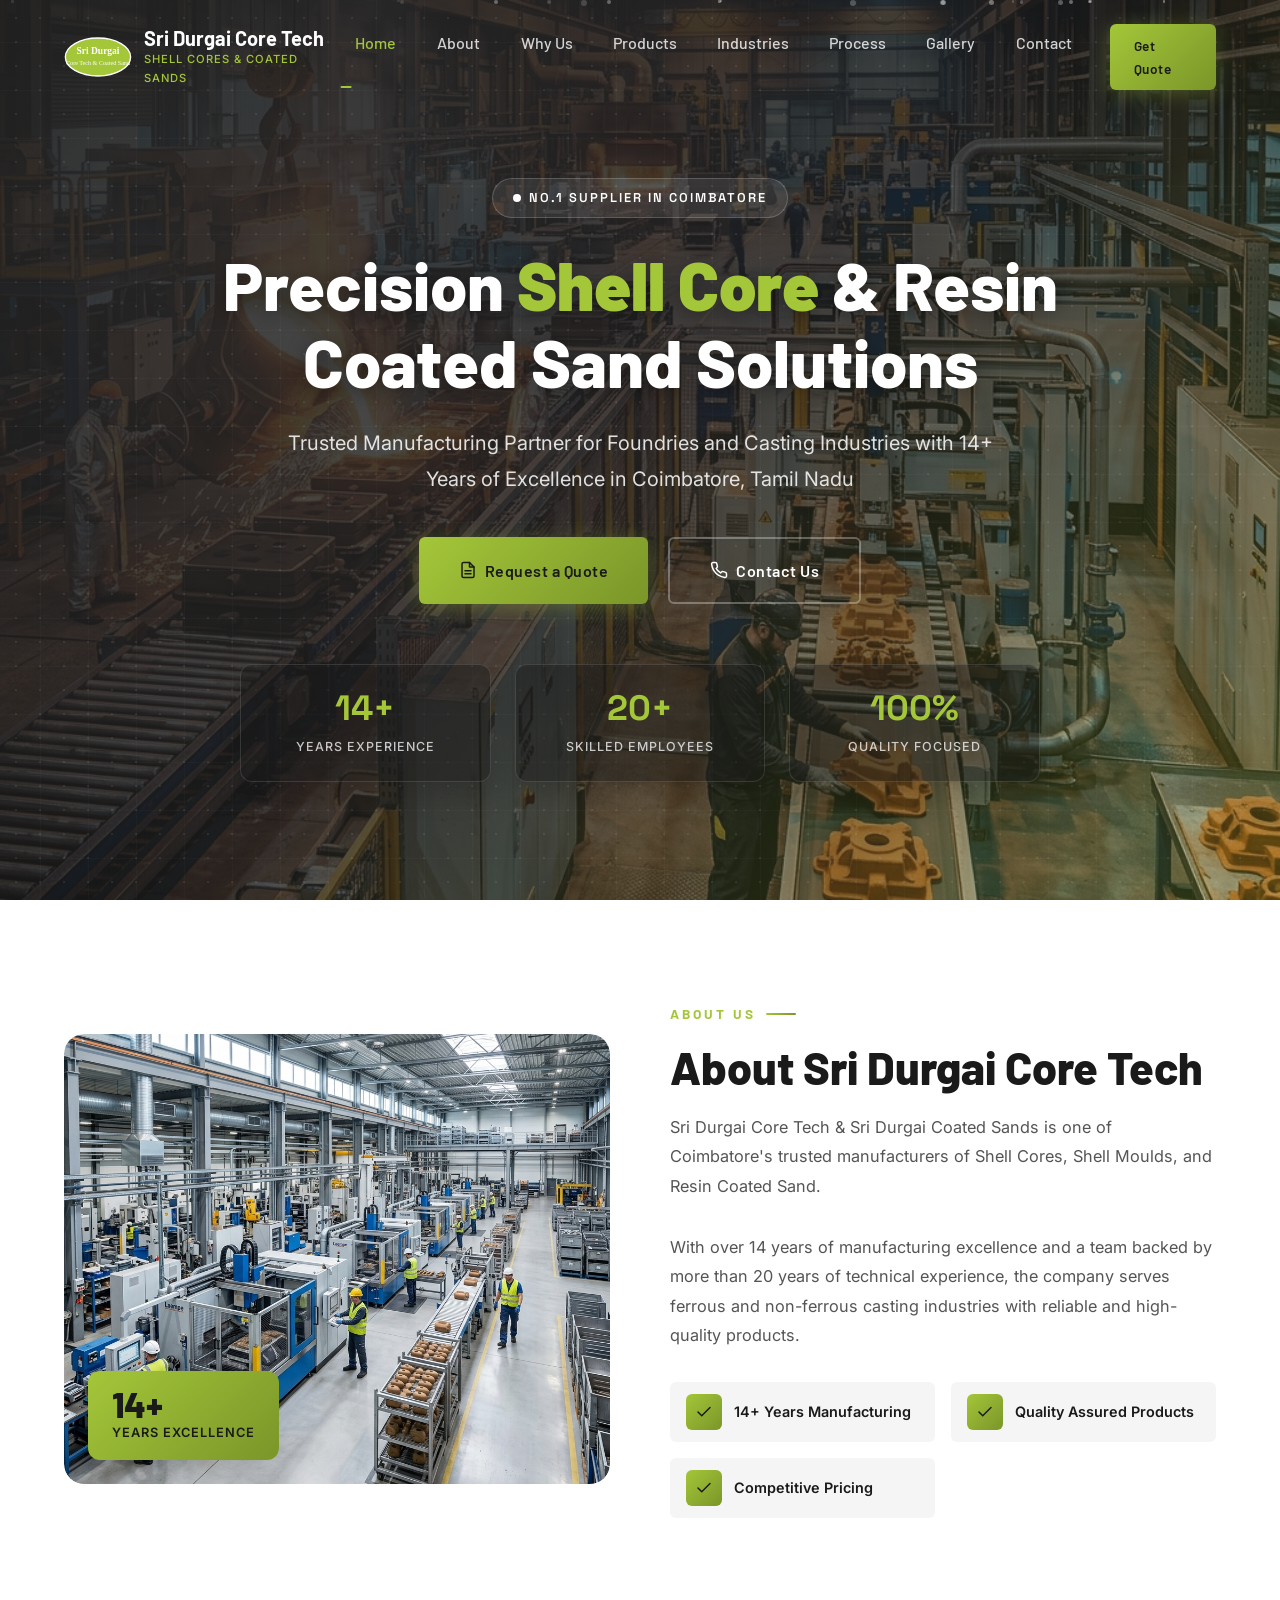
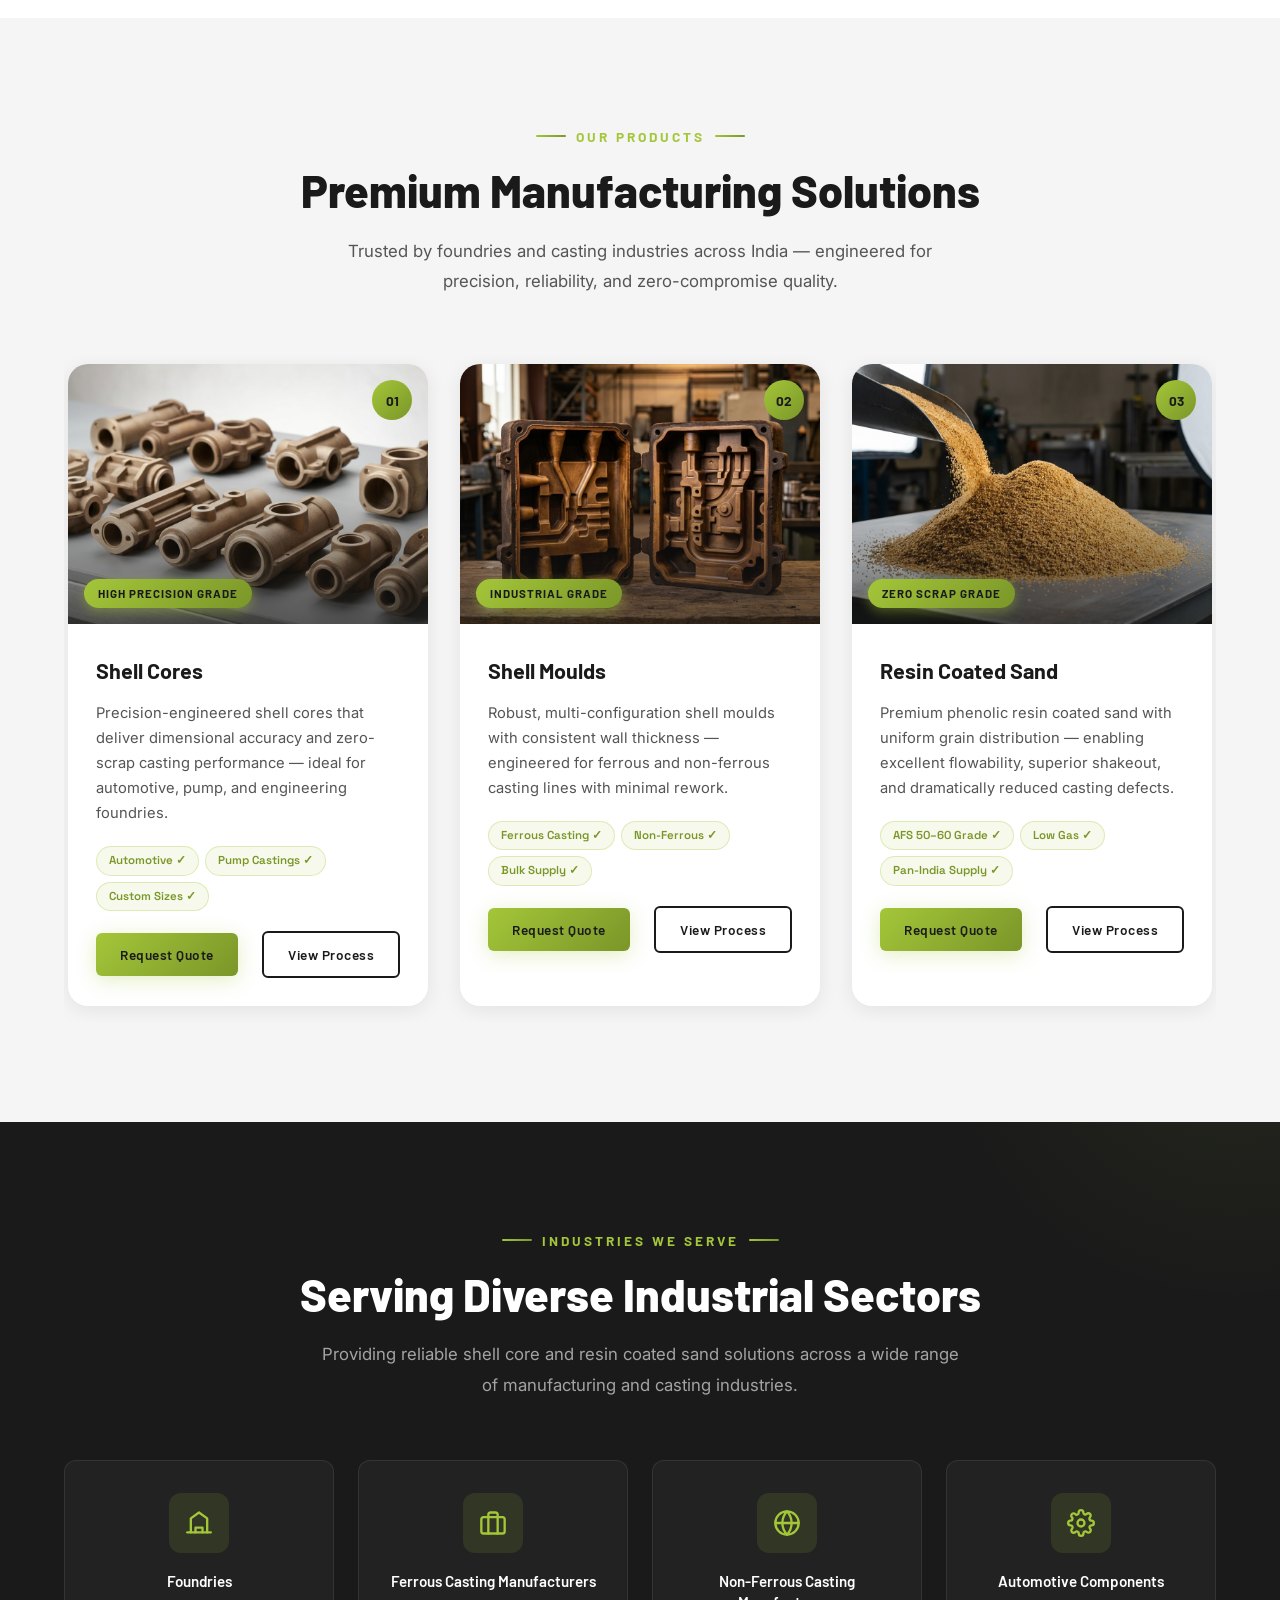
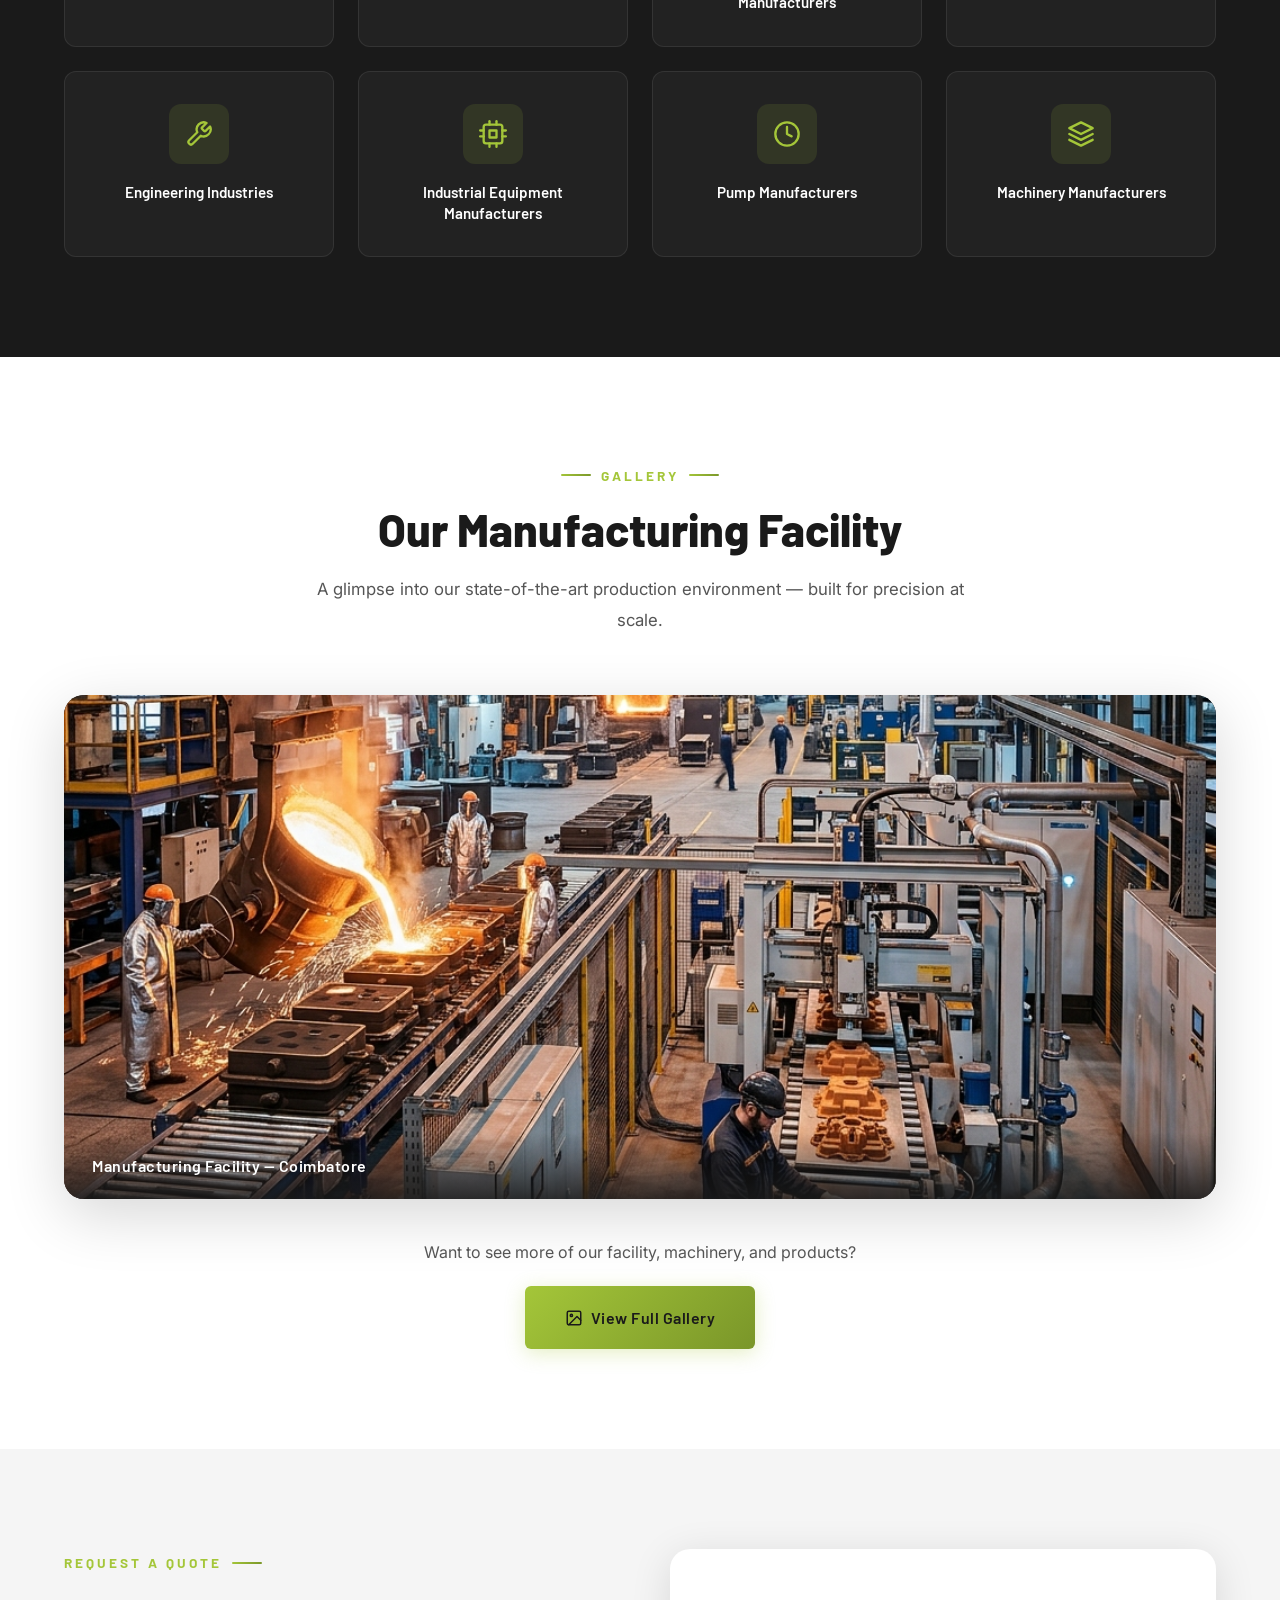
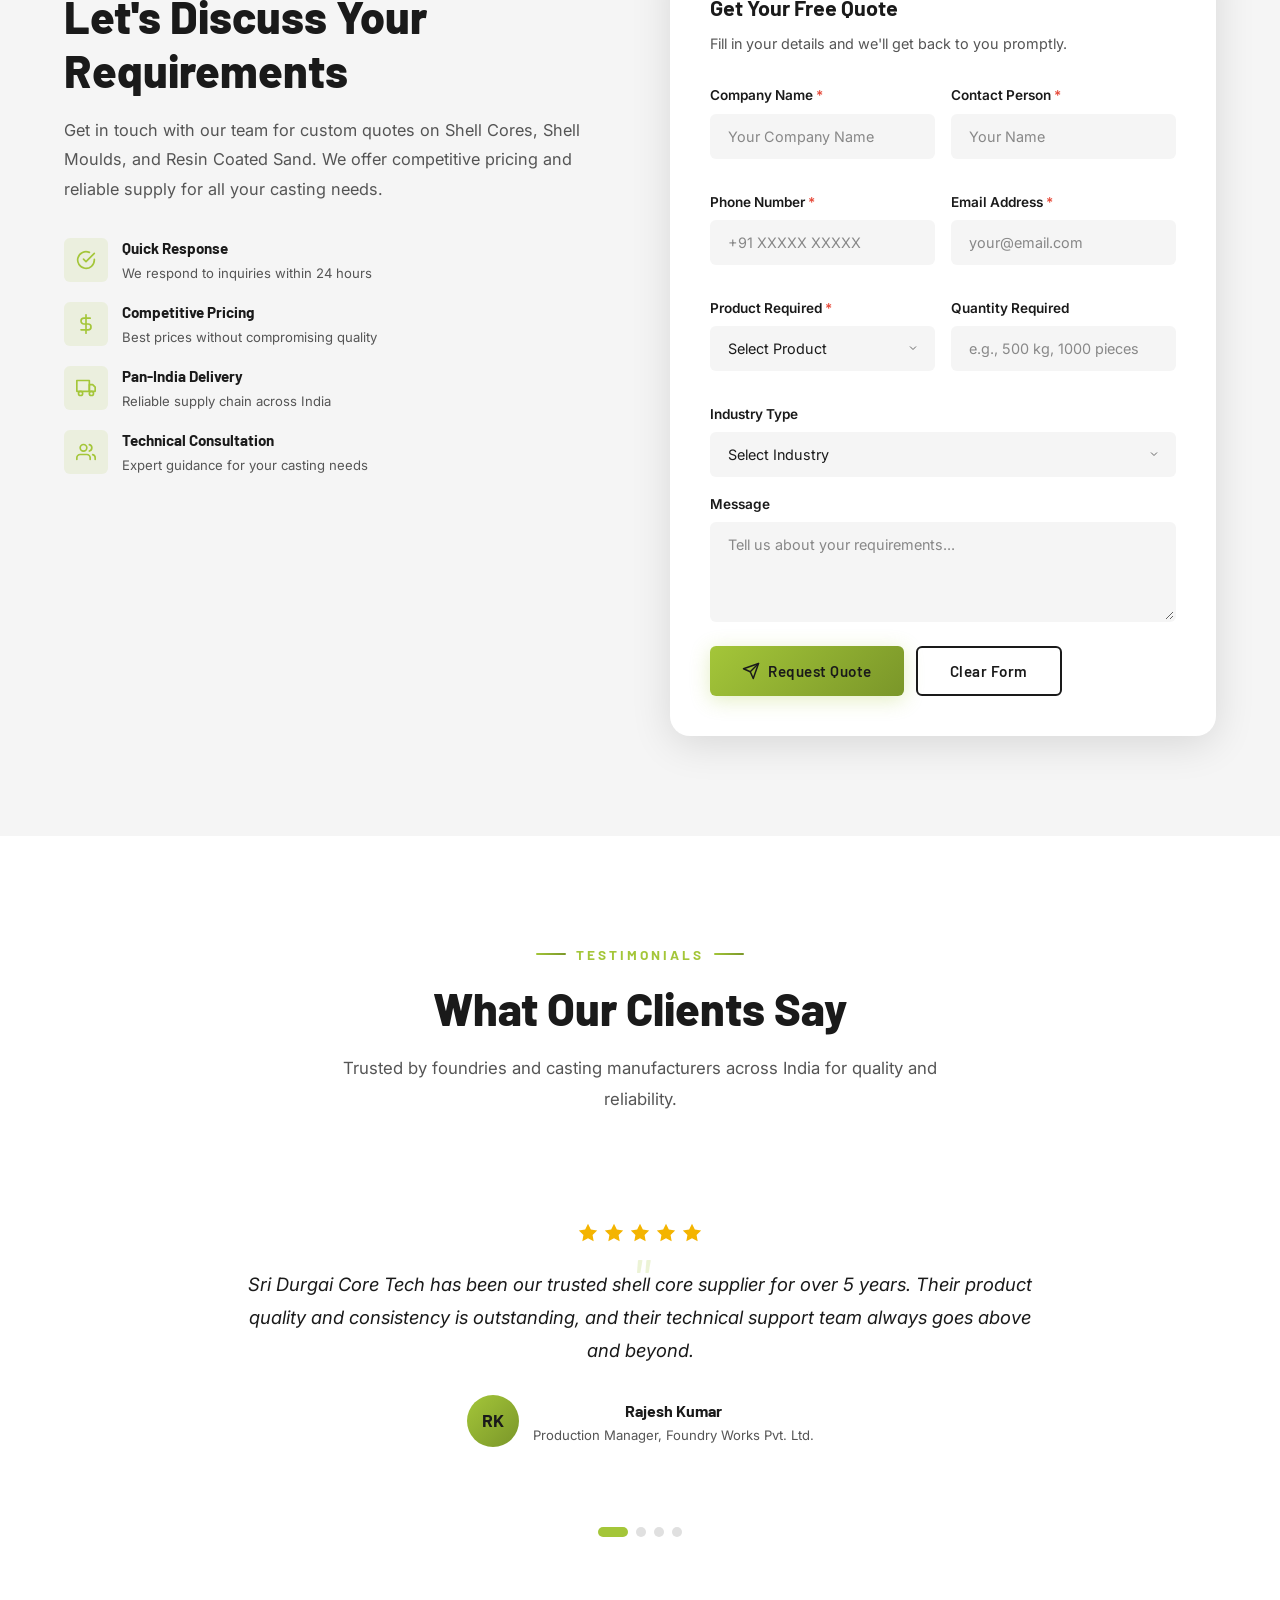
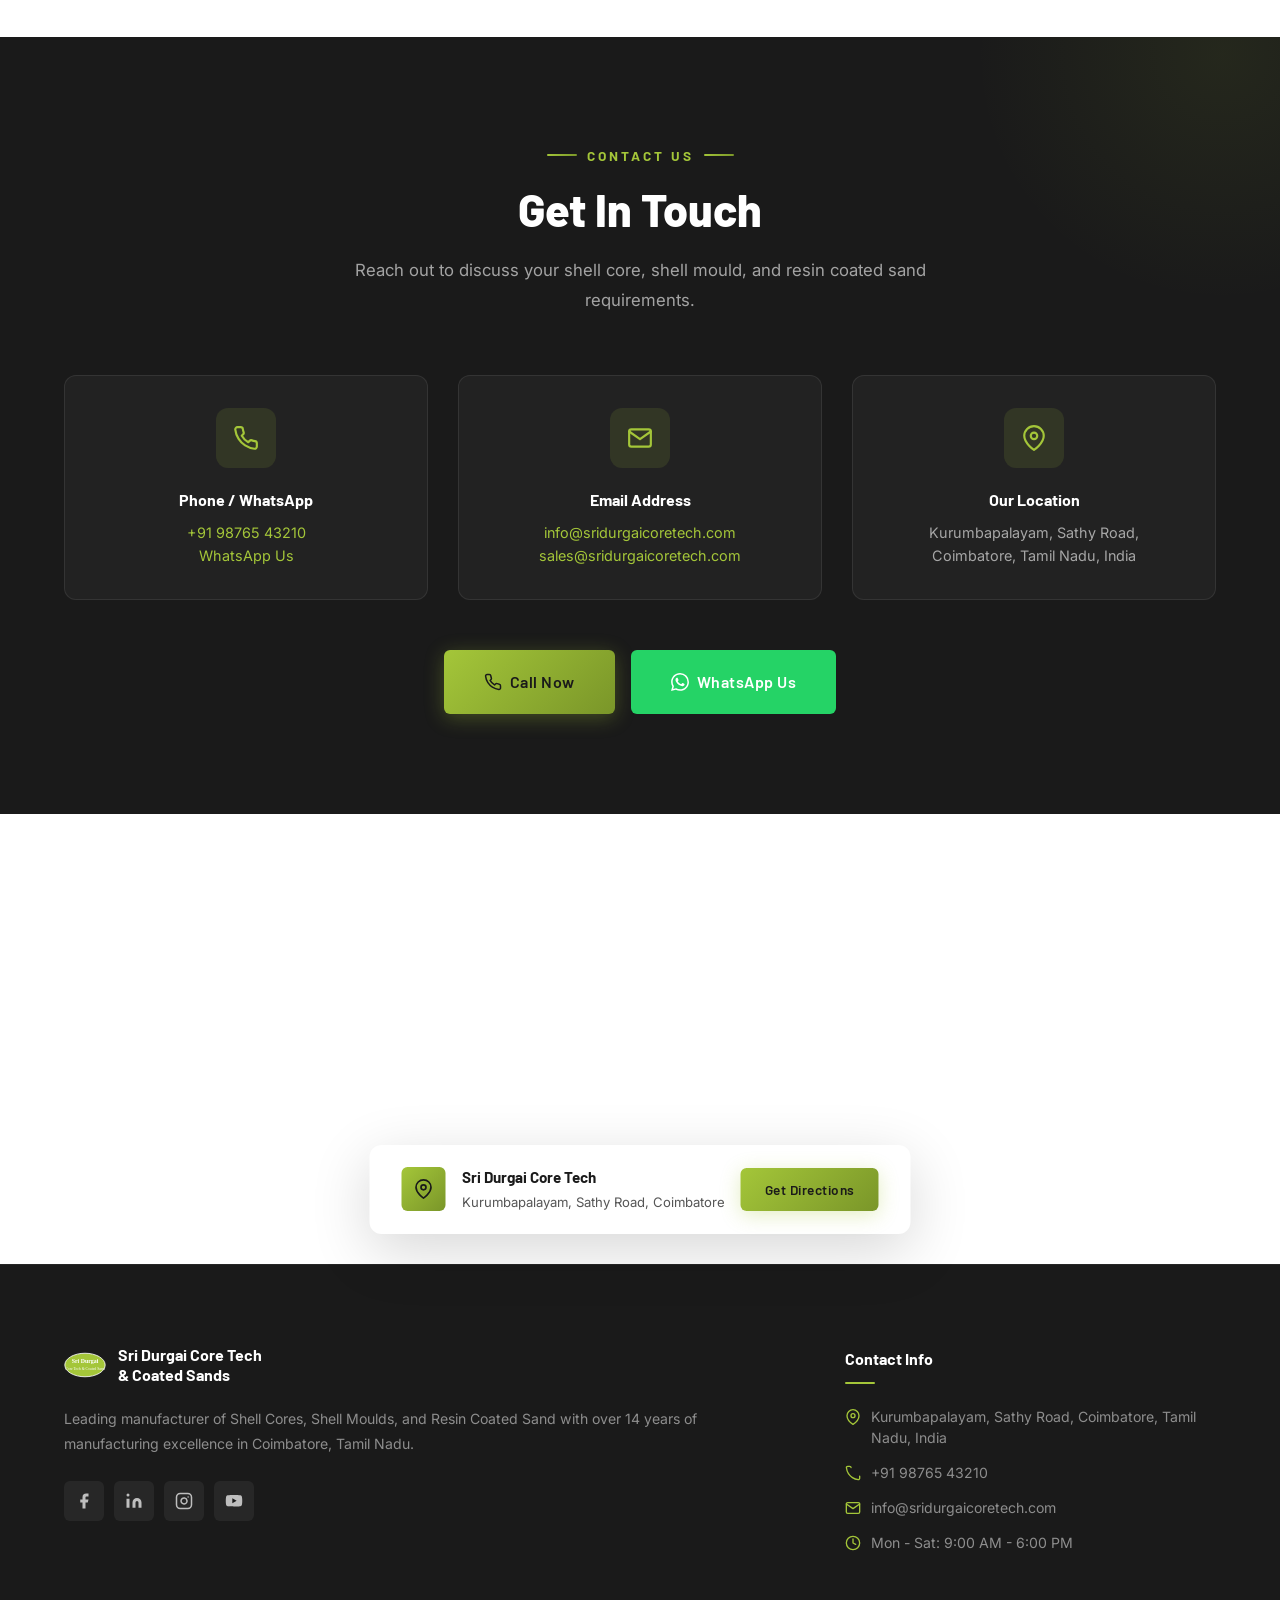
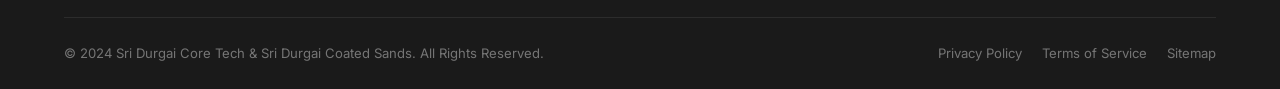
==== commit c4cc9a3a: "Add cache-busting version parameter to style.css links across all pages" ====
--- a/index.html
+++ b/index.html
@@ -11,7 +11,7 @@
   <meta property="og:description" content="Trusted manufacturer of Shell Cores, Shell Moulds, and Resin Coated Sand with 14+ years of excellence in Coimbatore, Tamil Nadu.">
   <meta property="og:type" content="website">
   <title>Sri Durgai Core Tech | Shell Cores, Shell Moulds & Resin Coated Sand Manufacturer | Coimbatore</title>
-  <link rel="stylesheet" href="style.css">
+  <link rel="stylesheet" href="style.css?v=1.1">
   <link rel="icon" type="image/png" href="images/favicon.png">
 </head>
 <body>
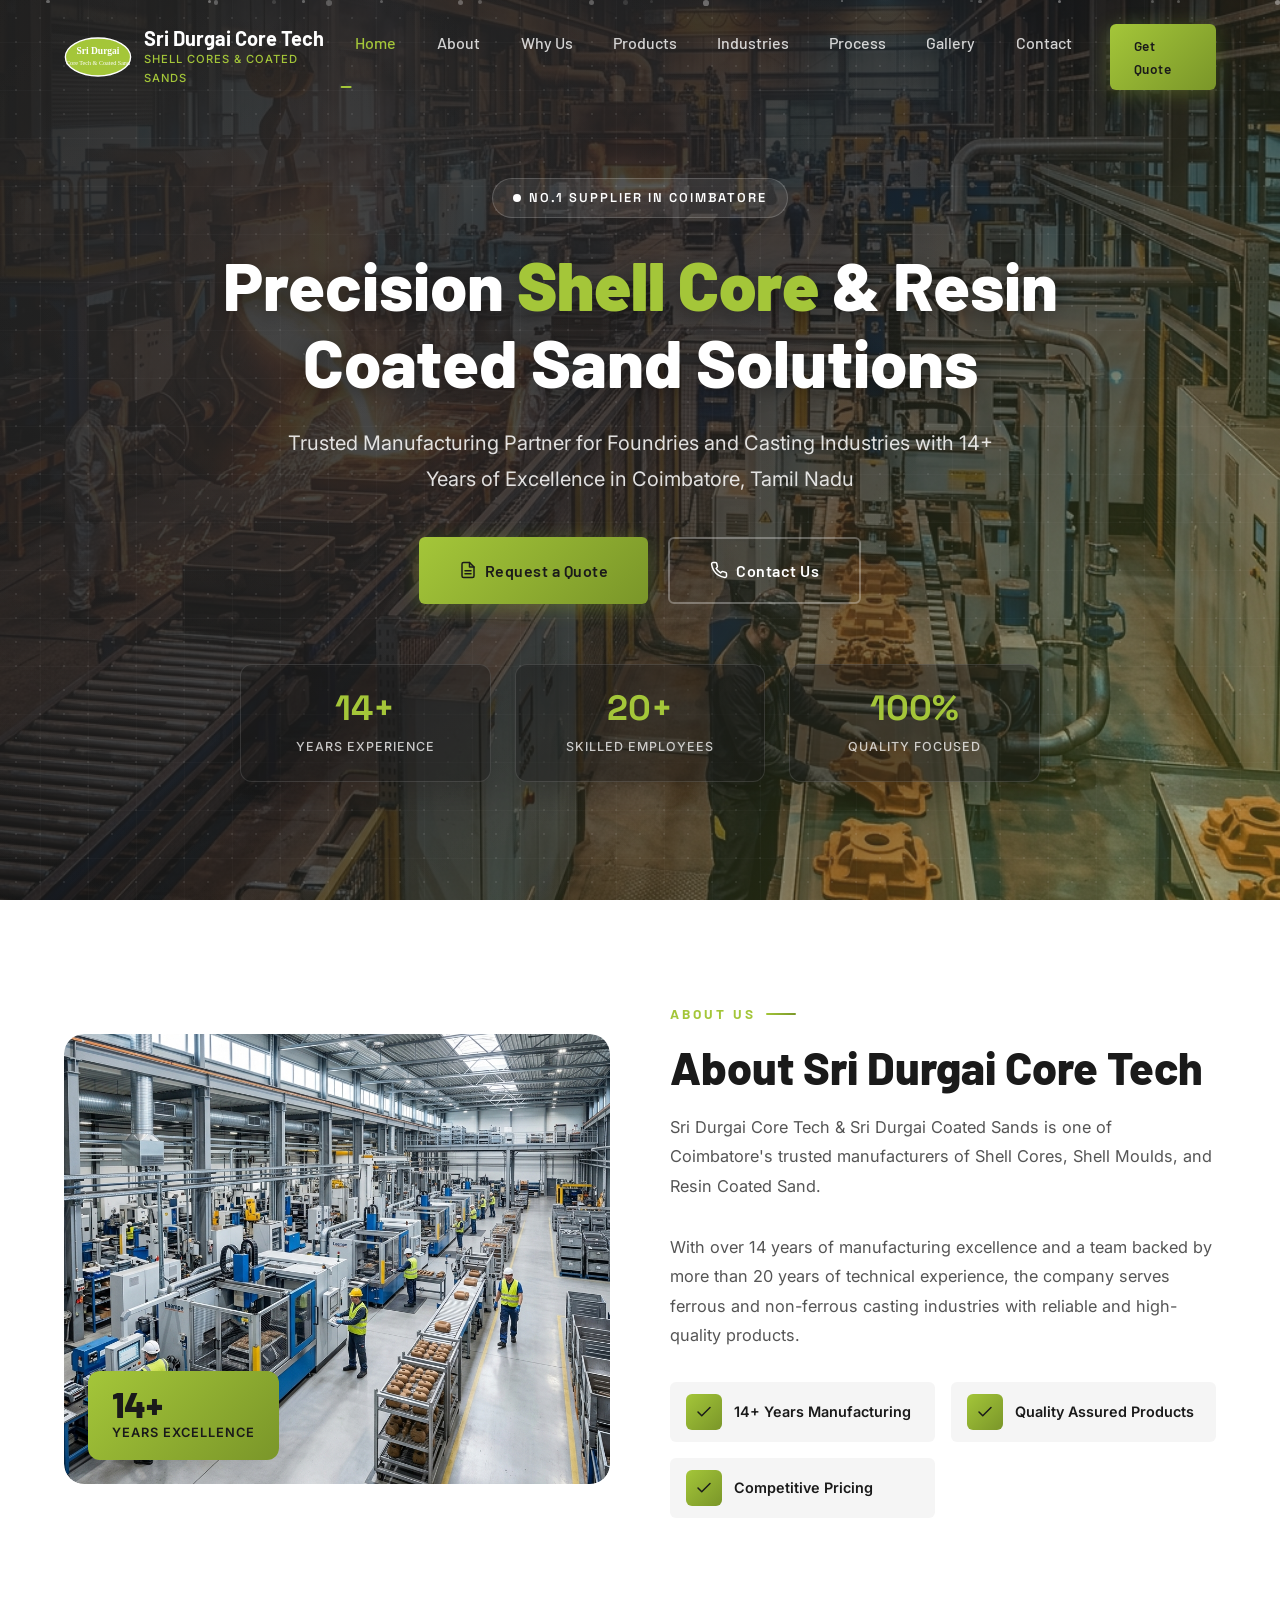
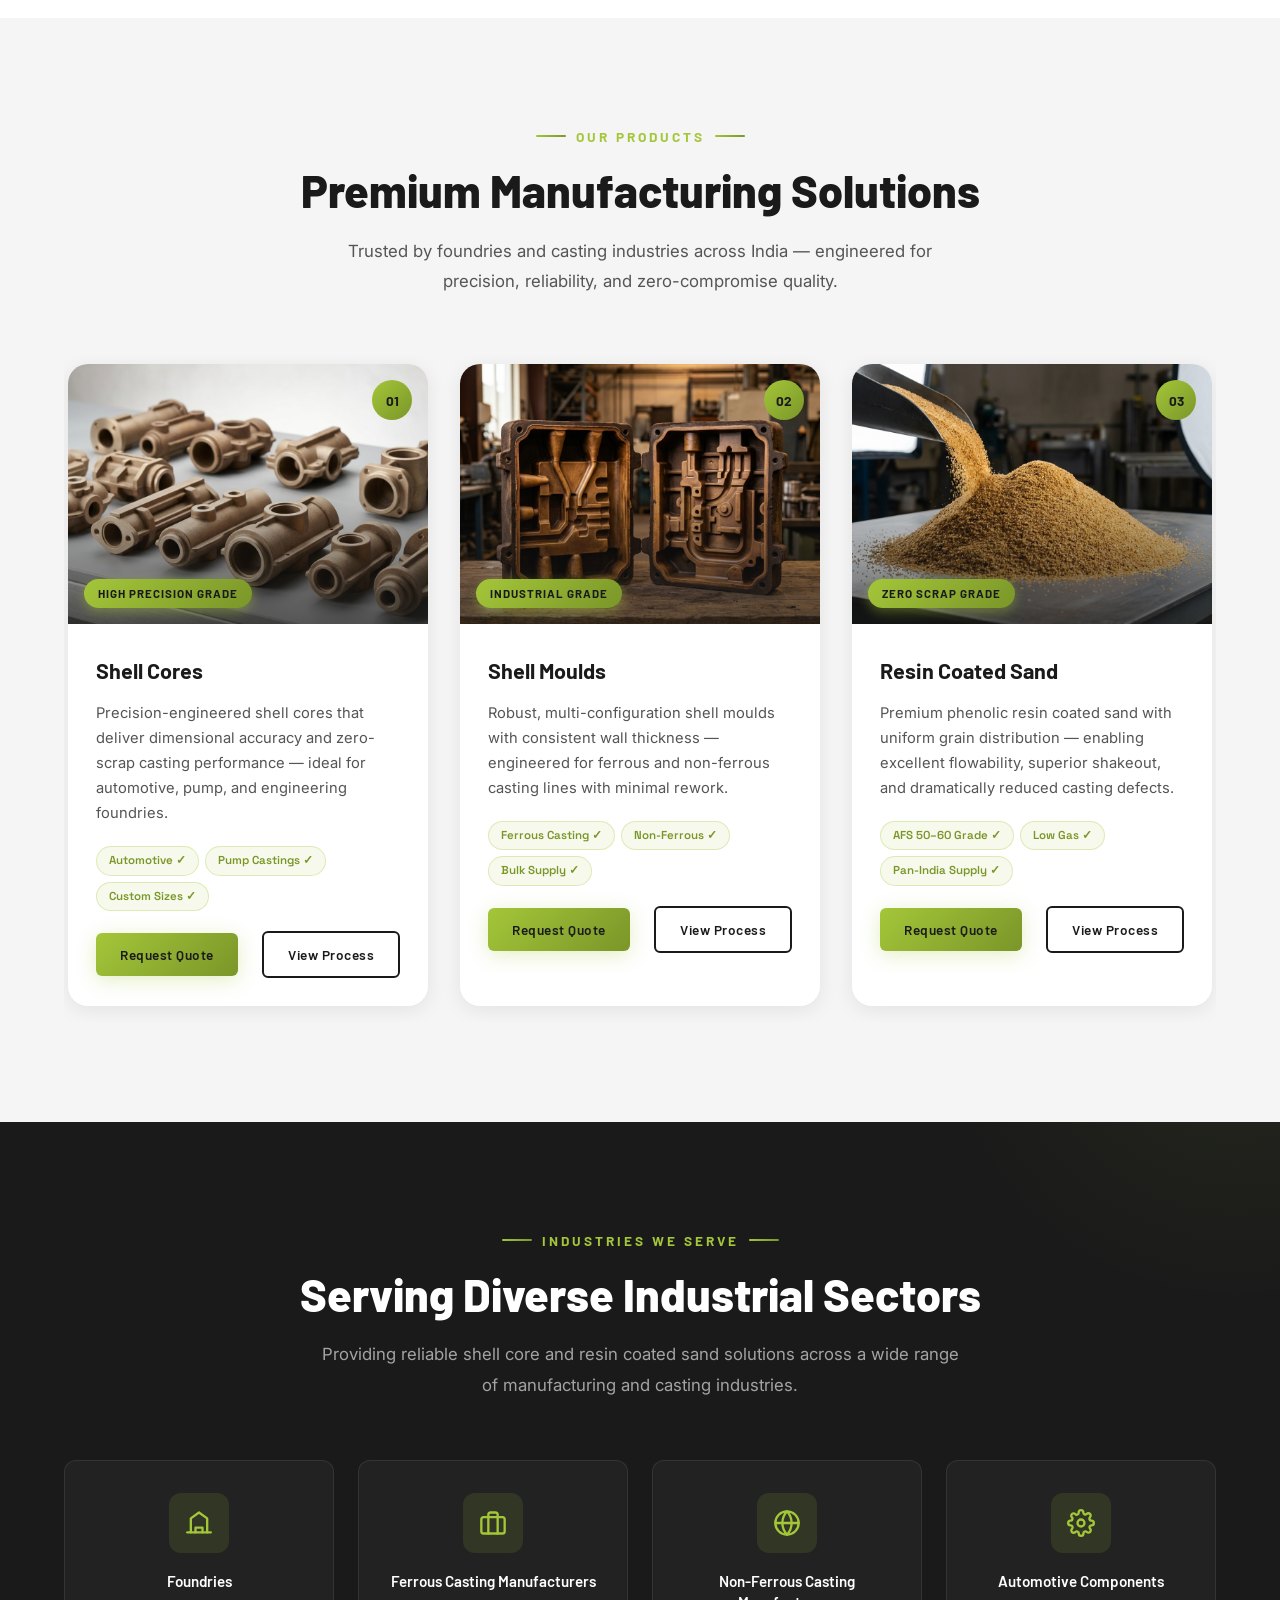
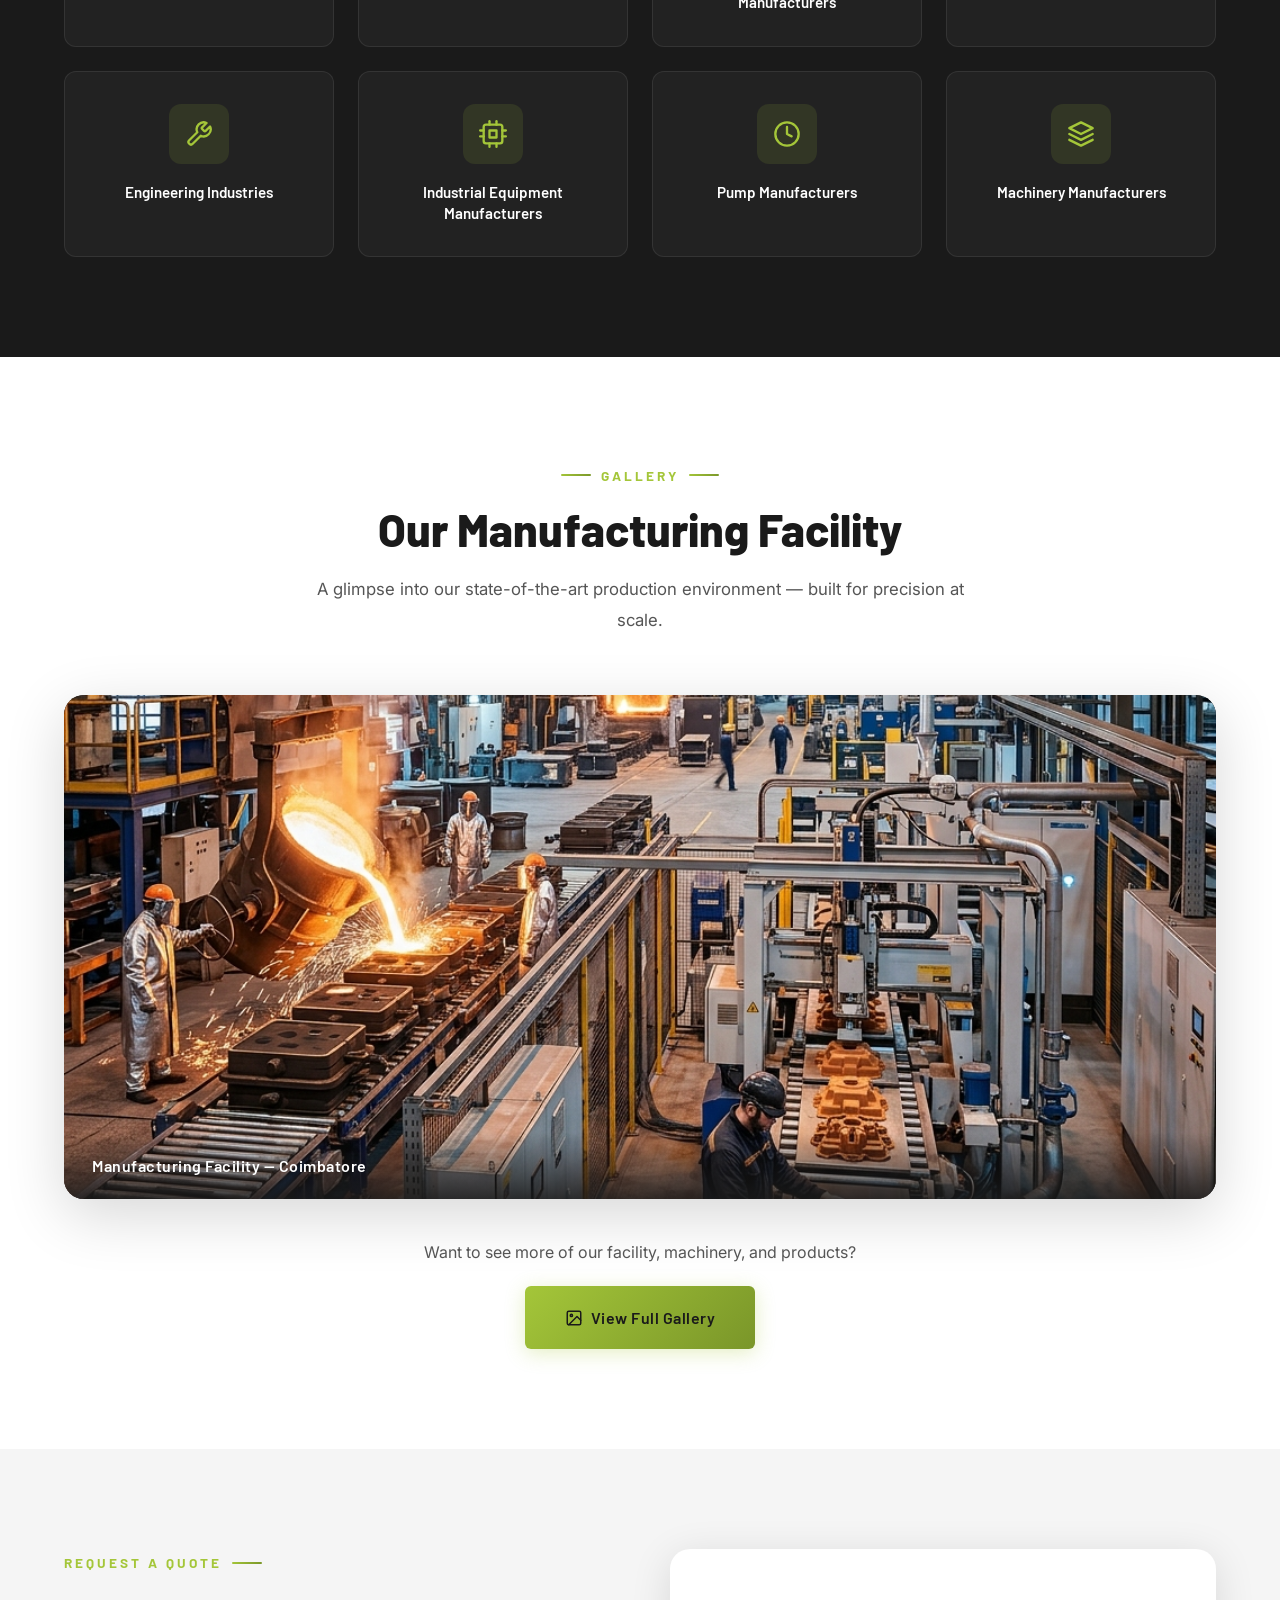
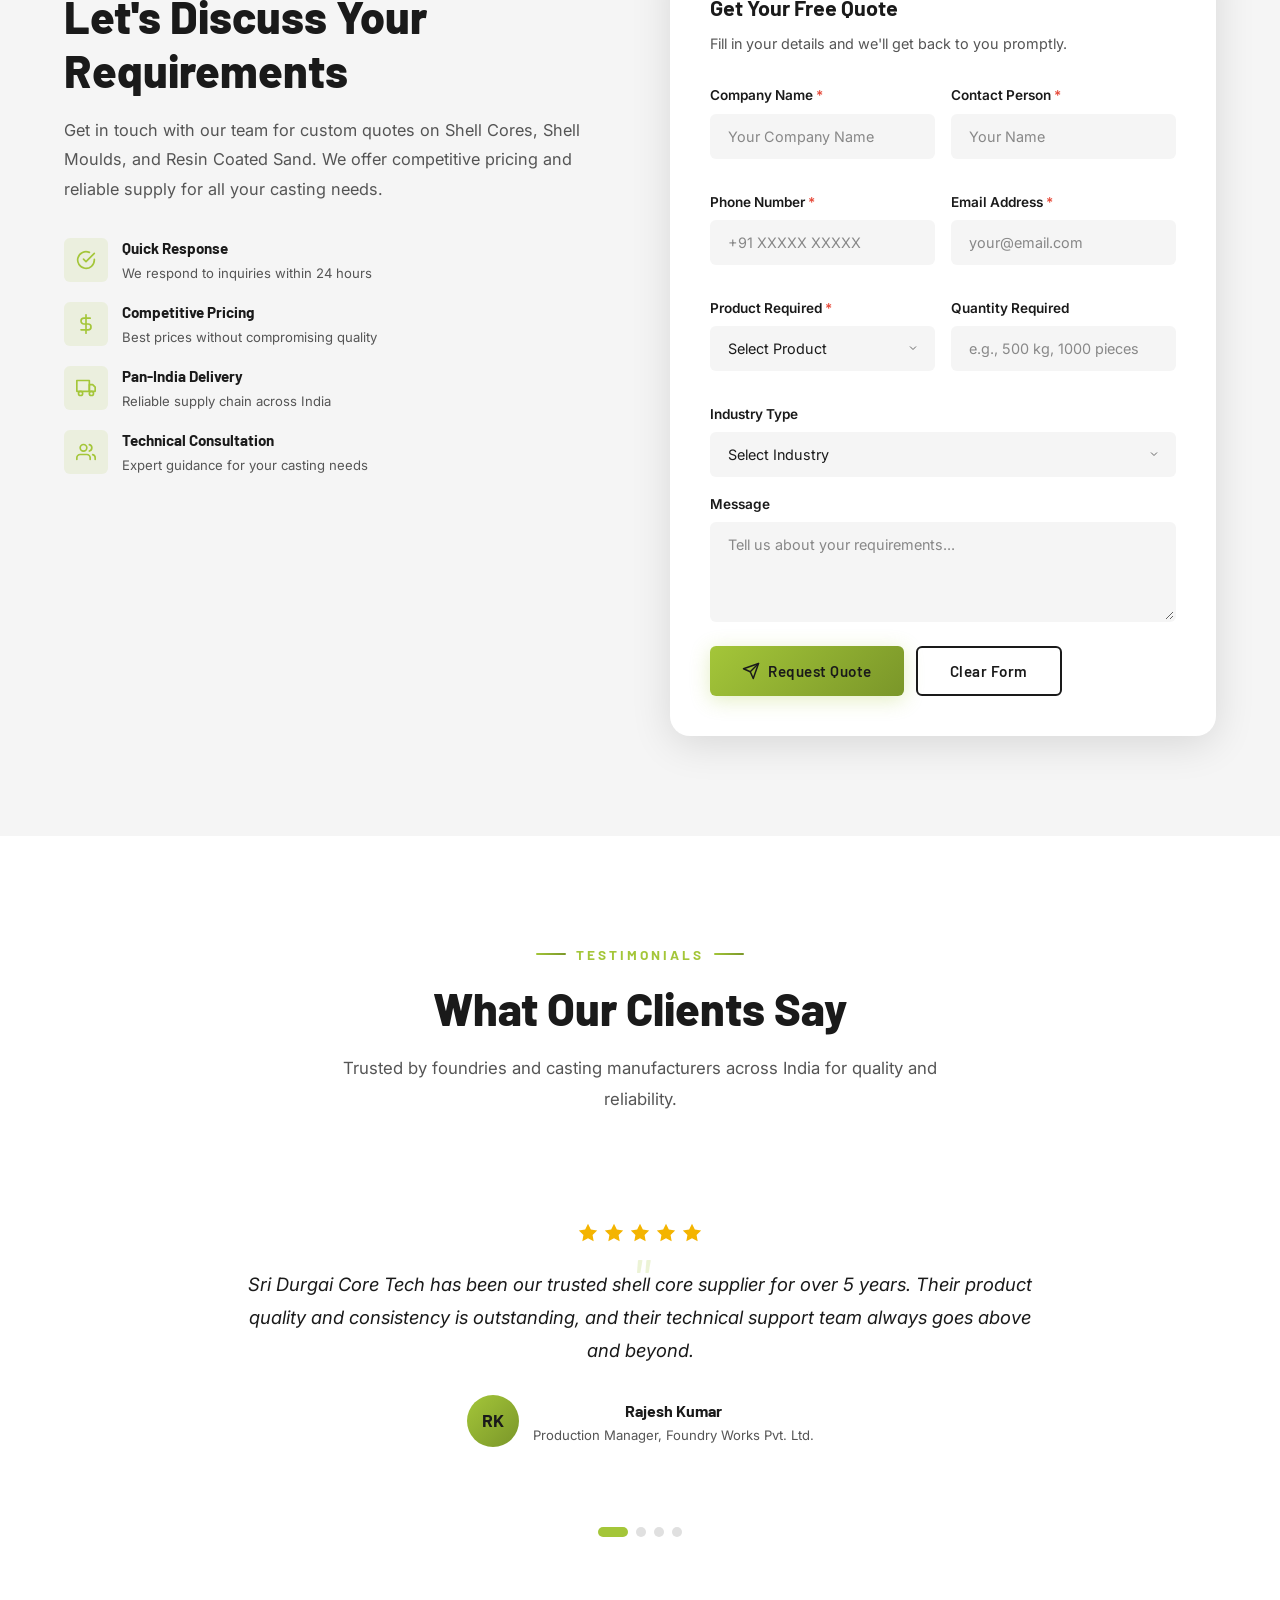
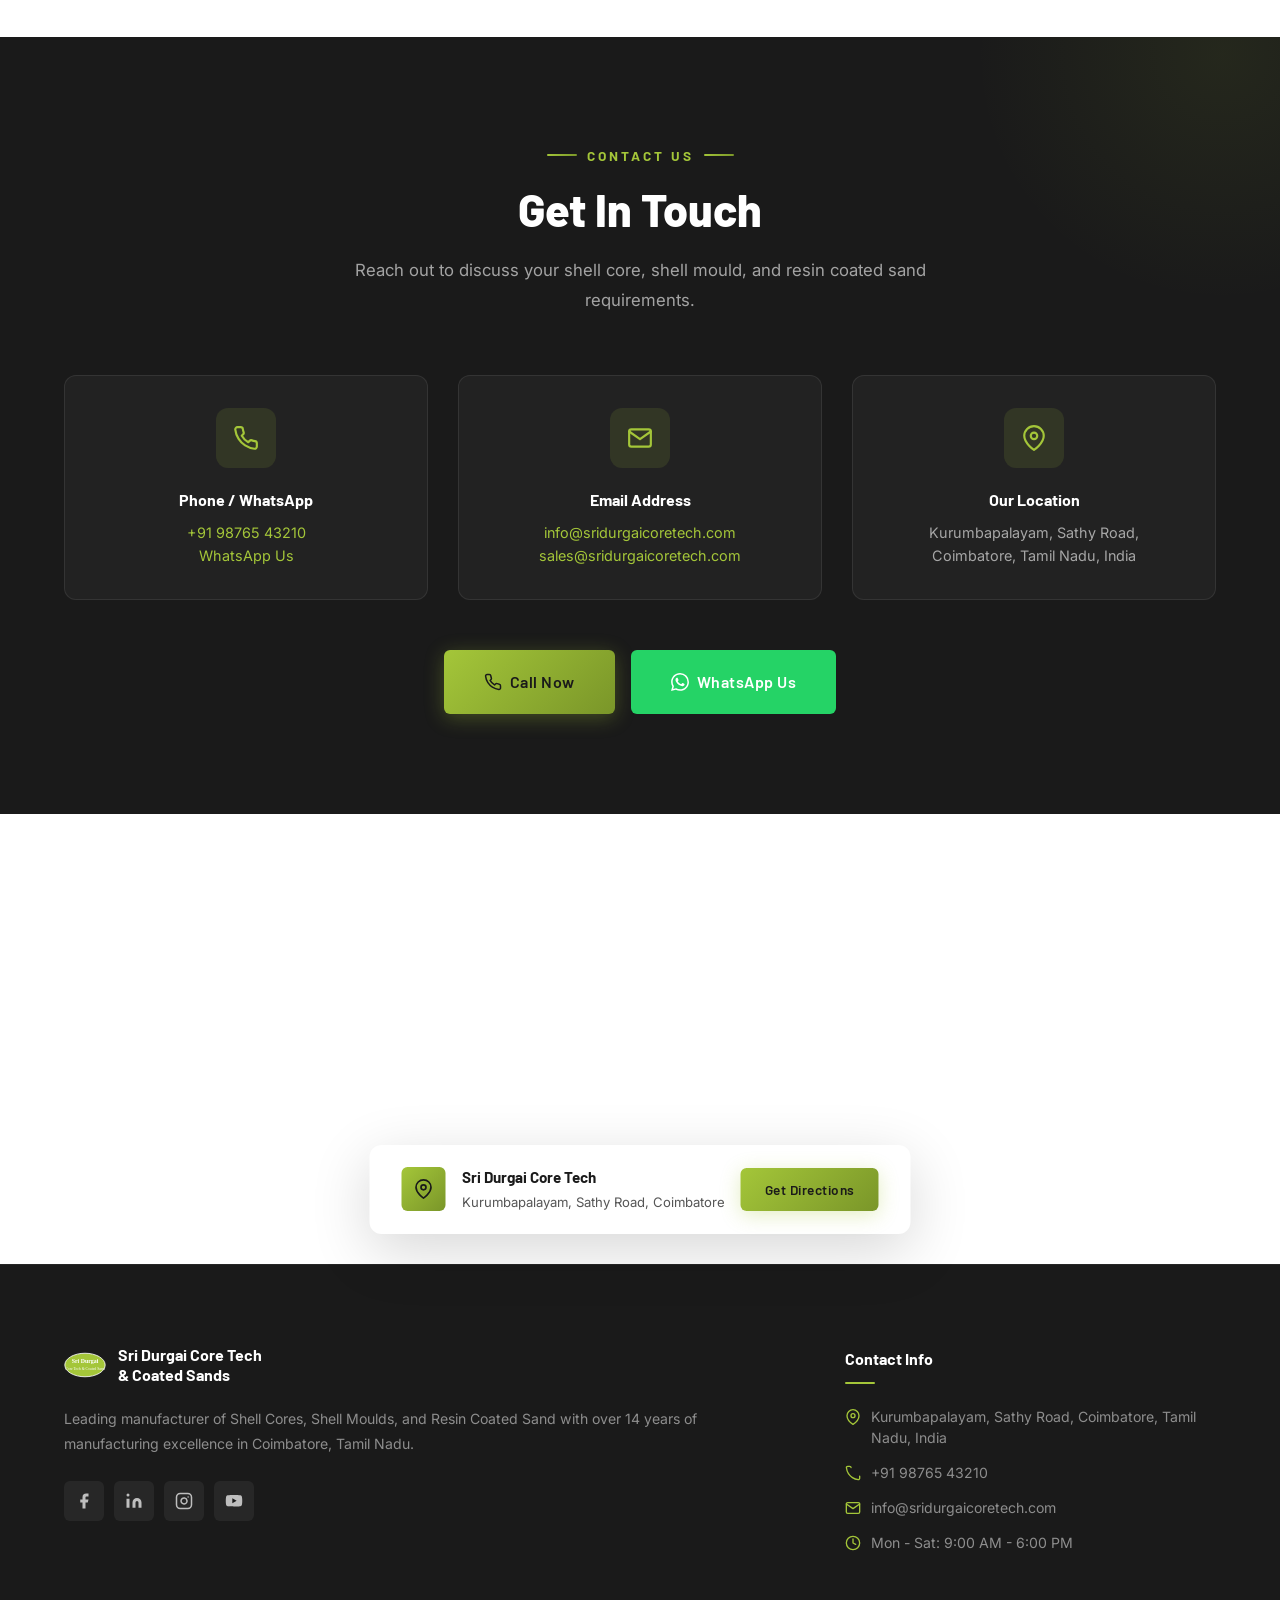
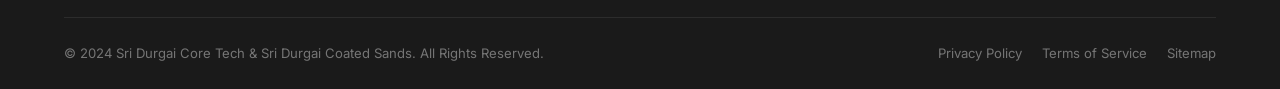
==== commit b004d380: "fix: resolve cache issues on mobile by removing aggressive headers and bumping asset versions" ====
--- a/index.html
+++ b/index.html
@@ -11,7 +11,7 @@
   <meta property="og:description" content="Trusted manufacturer of Shell Cores, Shell Moulds, and Resin Coated Sand with 14+ years of excellence in Coimbatore, Tamil Nadu.">
   <meta property="og:type" content="website">
   <title>Sri Durgai Core Tech | Shell Cores, Shell Moulds & Resin Coated Sand Manufacturer | Coimbatore</title>
-  <link rel="stylesheet" href="style.css?v=1.1">
+  <link rel="stylesheet" href="style.css?v=1.2">
   <link rel="icon" type="image/png" href="images/favicon.png">
 </head>
 <body>
@@ -701,6 +701,6 @@
     </a>
   </div>
 
-  <script src="script.js"></script>
+  <script src="script.js?v=1.2"></script>
 </body>
 </html>
